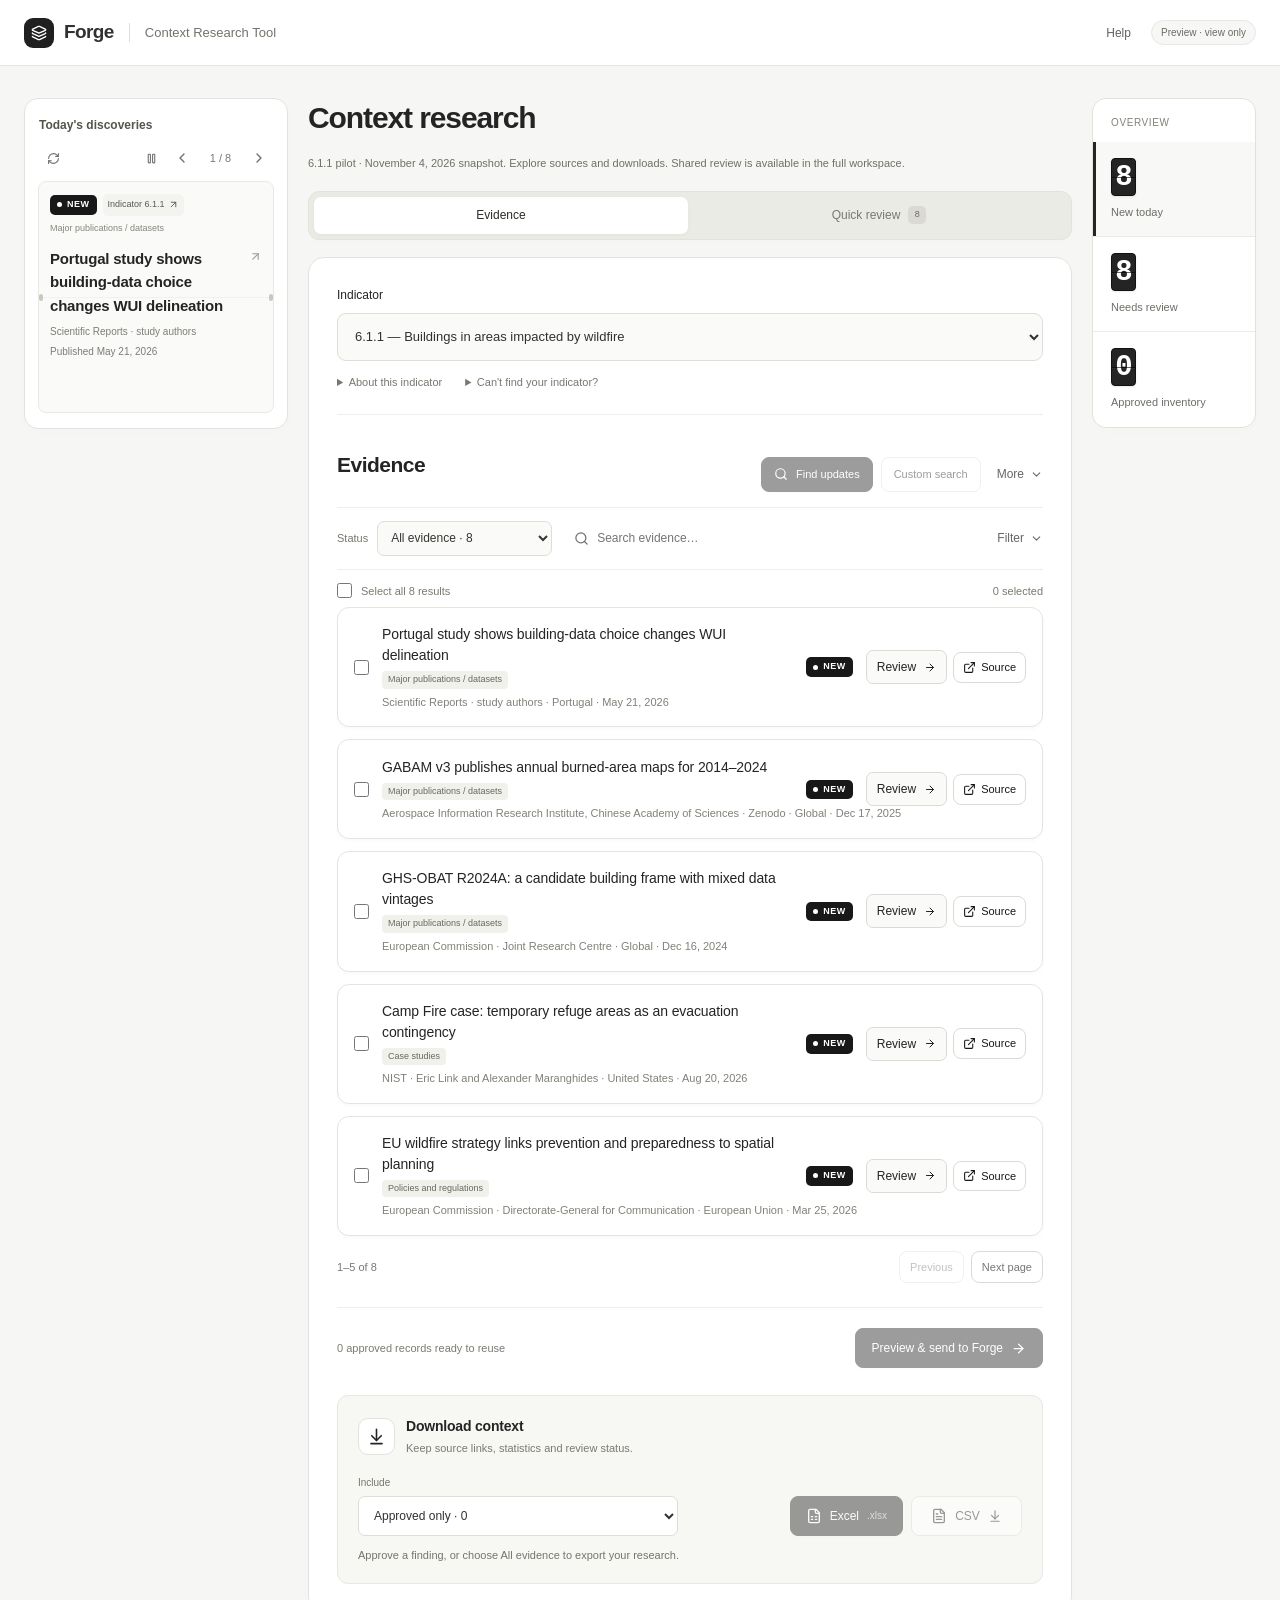
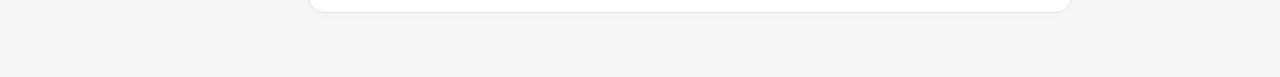
==== index.html @ 524c3cea "Publish read-only context research pilot preview" ====
<!doctype html>
<html lang="en"><head><meta charset="UTF-8"/><meta name="viewport" content="width=device-width, initial-scale=1.0"/><meta name="description" content="Research, verify and reuse evidence for Forge indicators."/><meta name="theme-color" content="#181818"/><title>Context Research Tool · Forge</title><link rel="icon" href="data:image/svg+xml,%3Csvg xmlns='http://www.w3.org/2000/svg' viewBox='0 0 32 32'%3E%3Crect width='32' height='32' rx='8' fill='%23181818'/%3E%3Cpath d='M9 8h15v4H13v4h9v4h-9v6H9z' fill='%23fff'/%3E%3C/svg%3E"/>  <script type="module" crossorigin src="./assets/index-BbnOkHB_.js"></script>
  <link rel="stylesheet" crossorigin href="./assets/index-CtS9Z_1N.css">
</head><body><div id="root"></div></body></html>
---- assets/index-CtS9Z_1N.css ----
:root{font-family:-apple-system,BlinkMacSystemFont,Segoe UI,sans-serif;color:#313131;background:#fff;font-size:14px;line-height:1.5;font-synthesis:none;--accent: #181818;--muted: #6f6f6f;--border: #e4e4e4;--surface: #f8f8f8}*{box-sizing:border-box}body{margin:0}button,input,select,textarea{font:inherit}button{cursor:pointer;color:inherit;border:0;background:none}button:disabled{cursor:not-allowed;opacity:.45}a{color:var(--accent);text-decoration:none}a:hover{text-decoration:underline}svg{flex-shrink:0}h1,h2,h3,h4,p{margin:0}button:focus-visible,a:focus-visible,summary:focus-visible{outline:2px solid var(--accent);outline-offset:3px}input,select,textarea{color:#313131;background:#fff;border:1px solid #d0d0d0;border-radius:4px;padding:8px 10px;min-width:0}input:focus,select:focus,textarea:focus{outline:2px solid #a6a6a6;outline-offset:1px}input[type=checkbox]{accent-color:var(--accent);width:15px;height:15px;margin:0;flex-shrink:0}textarea{resize:vertical;line-height:1.6}.main-shell{width:100%}.topbar{height:57px;border-bottom:1px solid var(--border);padding:0 max(24px,calc((100vw - 1120px)/2));display:flex;align-items:center;justify-content:space-between;gap:20px}.brand{color:#313131;font-size:15px;font-weight:650;white-space:nowrap}.brand span{color:var(--muted);font-size:13px;font-weight:400;margin-left:6px}.brand:hover{text-decoration:none}.topbar-actions{display:flex;gap:20px}main{max-width:1168px;margin:0 auto;padding:27px 24px 40px}.page-heading{display:flex;align-items:center;justify-content:space-between;gap:15px;margin-bottom:17px}h1{font-size:24px;line-height:1.3;letter-spacing:-.4px;font-weight:600}.button{display:inline-flex;align-items:center;justify-content:center;gap:7px;padding:8px 13px;border:1px solid #d0d0d0;border-radius:4px;font-size:13px;font-weight:500;line-height:1.5;white-space:nowrap;background:#fff}.button:hover:not(:disabled),.approve-button:hover:not(:disabled){background:#f4f4f4}.button.primary{color:#fff;background:var(--accent);border-color:var(--accent)}.button.primary:hover:not(:disabled){background:#414141}.button.compact{font-size:12px;padding:7px 10px}.text-button{display:inline-flex;align-items:center;gap:6px;padding:0;color:var(--accent);font-size:12px}.text-button:hover{text-decoration:underline}.icon-button{display:inline-flex;align-items:center;justify-content:center;padding:4px;border-radius:3px;color:var(--muted)}.icon-button:hover{background:#efefef}.demo-banner{font-size:12px;color:#656565;background:#f7f7f7;padding:7px 10px;border-left:2px solid #b6b6b6;margin-bottom:18px}.indicator-section{border-bottom:1px solid var(--border);padding-bottom:16px}.indicator-controls{display:flex;gap:10px;align-items:center;flex-wrap:wrap}.indicator-controls label{font-size:13px;font-weight:500}.indicator-controls select{max-width:520px;flex:1;font-size:13px}.indicator-copy{margin-top:15px}.indicator-copy h2{font-size:16px;font-weight:600}.indicator-copy>p{color:var(--muted);font-size:13px;line-height:1.65;max-width:940px;margin-top:5px}.indicator-results{margin-top:7px;color:var(--muted);font-size:12px}.indicator-results summary{cursor:pointer}.indicator-results p{margin-top:7px;overflow-wrap:anywhere}.repository-summary{display:flex;gap:26px;flex-wrap:wrap;padding:13px 0 5px}.repository-summary span{color:var(--muted);font-size:13px}.repository-summary strong{color:#313131;font-size:15px;font-weight:600;margin-right:4px}.repository-meta{display:flex;gap:22px;flex-wrap:wrap;font-size:12px;color:var(--muted)}.research-actions{display:flex;gap:9px;flex-wrap:wrap;margin-top:20px}.evidence-workspace{margin-top:26px}.evidence-heading{display:flex;align-items:center;justify-content:space-between;gap:14px;margin-bottom:12px}.evidence-heading h2{font-size:17px;font-weight:600}.export-menu{position:relative}.export-menu>summary{list-style:none;cursor:pointer;font-size:12px;padding:6px 10px}.export-menu>summary::-webkit-details-marker{display:none}.export-menu>div{position:absolute;right:0;top:38px;border:1px solid var(--border);border-radius:4px;background:#fff;min-width:160px;padding:4px;z-index:3}.export-menu button{display:flex;align-items:center;gap:9px;width:100%;text-align:left;padding:9px 10px;font-size:12px}.export-menu button:hover{background:var(--surface)}.tab-row{border-bottom:1px solid var(--border);overflow:auto}.tabs{display:flex;gap:25px;width:max-content}.tabs>button{border-bottom:2px solid transparent;display:flex;align-items:center;gap:6px;padding:8px 0 10px;font-size:13px;color:var(--muted);white-space:nowrap}.tabs>button.active{border-color:var(--accent);color:var(--accent);font-weight:600}.tabs>button>span{color:var(--muted);font-size:11px;font-weight:400}.filter-bar{display:flex;align-items:center;gap:15px;padding:12px 0;border-bottom:1px solid var(--border)}.search-field{display:flex;align-items:center;gap:8px;flex:1;color:var(--muted)}.search-field input{width:100%;padding:7px 0;border:0;border-radius:0;font-size:13px}.search-field input:focus{outline-offset:3px}.type-select{display:flex;align-items:center;gap:7px;color:var(--muted)}.type-select select{padding:6px 8px;font-size:12px;max-width:210px}.result-count{font-size:12px;color:var(--muted);white-space:nowrap}.evidence-card{display:flex;align-items:flex-start;gap:12px;padding:18px 0;border-bottom:1px solid var(--border)}.record-select{width:15px;flex-shrink:0;padding-top:3px}.record-main{flex:1;min-width:0}.record-source{display:flex;align-items:center;gap:7px;flex-wrap:wrap;color:var(--muted);font-size:11px}.publisher-symbol{display:inline-flex;color:var(--muted)}.fixture-tag{font-size:9px;color:#656565}.quality{display:inline-flex;align-items:center;gap:5px;color:#545454;background:#f2f2f2;padding:2px 5px;border-radius:3px;font-size:11px;font-weight:600}.quality>span{font-size:10px;font-weight:400}.quality-B{color:#5b5b5b;background:#f3f3f3}.quality-C,.quality-D{color:#696969;background:#f5f5f5}.record-title{display:flex;align-items:center;gap:7px;text-align:left;padding:0;font-size:15px;font-weight:600;line-height:1.5;margin:7px 0 5px}.record-title:hover{color:var(--accent);text-decoration:underline}.record-title svg{color:#888}.record-summary{color:#636363;font-size:13px;line-height:1.6}.record-tags{display:flex;align-items:center;flex-wrap:wrap;gap:12px;font-size:11px;color:var(--muted);margin-top:8px}.record-tags>span{display:inline-flex;align-items:center;gap:4px}.evidence-type{color:#696969;font-size:11px}.duplicate-tag{color:#727272}.record-warning{display:flex;align-items:flex-start;gap:6px;color:#6a6a6a;background:#f8f8f8;padding:6px 8px;font-size:11px;line-height:1.6;margin-top:8px}.record-warning svg{margin-top:3px}.record-warning.critical{color:#5c5c5c;background:#f5f5f5}.record-bottom{display:flex;align-items:center;gap:17px;margin-top:10px}.source-link{display:inline-flex;align-items:center;gap:5px;font-size:12px;color:var(--muted)}.record-actions{display:flex;flex-direction:column;align-items:flex-end;gap:12px;min-width:112px;margin-left:12px}.status-pill{display:inline-flex;align-items:center;color:#696969;font-size:11px;background:#f5f5f5;border-radius:3px;padding:2px 6px;white-space:nowrap}.status-pill.approved{color:#545454;background:#f2f2f2}.status-pill.flagged{color:#676767;background:#f2f2f2}.approve-button{display:inline-flex;align-items:center;justify-content:center;gap:5px;padding:6px 10px;font-size:12px;border:1px solid #d0d0d0;border-radius:4px;background:#fff}.minor-actions{display:flex;gap:4px}.minor-actions button{padding:5px;display:inline-flex;color:var(--muted);border-radius:3px}.minor-actions button:hover{background:var(--surface)}.workspace-footer{color:var(--muted);font-size:12px;padding-top:12px}.empty-state{padding:30px 18px;text-align:center;border-bottom:1px solid var(--border)}.empty-state h3{font-size:15px;font-weight:500}.empty-state p{font-size:13px;color:var(--muted);margin-top:6px}.empty-state .button{margin-top:15px}.coverage-details{margin-top:22px;font-size:12px;color:var(--muted)}.coverage-details summary{cursor:pointer;color:#515151}.coverage-details p{margin-top:9px}.coverage-details ul{padding-left:19px;line-height:1.8}.run-progress{background:var(--surface);border:1px solid var(--border);border-radius:4px;padding:13px;margin-top:18px}.run-progress-top{display:flex;align-items:center;gap:18px;flex-wrap:wrap;font-size:12px;color:var(--muted)}.run-progress-top strong{display:flex;align-items:center;gap:6px;color:#464646;font-size:13px;font-weight:500}.run-progress-top>button{display:inline-flex;align-items:center;gap:5px;font-size:12px;color:var(--accent);margin-left:auto;padding:0}.stage-list{display:flex;gap:18px;flex-wrap:wrap;margin-top:12px}.stage-list>div{display:flex;align-items:center;gap:5px;font-size:11px;color:gray}.stage-list>div>span{display:inline-flex;align-items:center;justify-content:center;width:16px;font-size:10px}.stage-list .done,.stage-list .current{color:var(--accent)}.stage-list .current{font-weight:600}.error-text,.warning-text{color:#5f5f5f;font-size:12px;margin-top:7px}.warning-text{color:#6a6a6a}.history-row{display:flex;align-items:center;gap:14px;width:100%;padding:16px 0;text-align:left;border-bottom:1px solid var(--border)}.history-row:hover{background:#fbfbfb}.history-icon{display:inline-flex;color:var(--muted)}.history-row>div{flex:1}.history-row strong{font-size:13px;font-weight:500}.history-row small{display:block;font-size:11px;color:var(--muted);margin-top:3px}.history-row>span:nth-last-child(2){color:var(--muted);font-size:12px}.notice{display:flex;align-items:flex-start;gap:8px;padding:10px 12px;margin:10px 0;border:1px solid var(--border);background:var(--surface);border-radius:4px;font-size:12px;line-height:1.6;color:#666}.notice>svg{margin-top:2px}.notice.error{color:#5c5c5c;border-color:#d1d1d1;background:#f6f6f6}.notice.warning{color:#6a6a6a;border-color:#dcdcdc;background:#f8f8f8}.notice .icon-button{margin-left:auto}.notice p{margin-top:4px}.notice small{display:block;font-size:11px;overflow-wrap:anywhere;margin-top:7px}.batch-bar{position:fixed;bottom:20px;left:50%;transform:translate(-50%);z-index:10;display:flex;align-items:center;gap:14px;background:#fff;border:1px solid #c4c4c4;border-radius:4px;padding:10px 13px;white-space:nowrap}.batch-bar>strong{font-size:13px;font-weight:500}.batch-bar>span{font-size:12px;color:var(--muted)}.toast{position:fixed;bottom:20px;right:20px;max-width:min(470px,calc(100vw - 32px));z-index:20;display:flex;align-items:center;gap:10px;border:1px solid #c4c4c4;border-radius:4px;padding:11px 13px;background:#fff;color:#545454;font-size:13px}.modal{width:700px;max-width:calc(100vw - 32px);max-height:calc(100dvh - 48px);border:1px solid #c6c6c6;border-radius:5px;padding:0;color:#313131;background:#fff;overflow:auto}.modal::backdrop{background:#2424244d}.modal-head{display:flex;align-items:center;justify-content:space-between;gap:20px;padding:17px 22px;border-bottom:1px solid var(--border);background:#fff;position:sticky;top:0;z-index:2}.modal-head h2{font-size:18px;font-weight:600}.modal-body{padding:19px 22px}.modal-intro{font-size:13px;line-height:1.7;color:var(--muted);margin-bottom:17px}.modal-footer{display:flex;align-items:center;justify-content:flex-end;flex-wrap:wrap;gap:9px;padding:13px 22px;border-top:1px solid var(--border);background:#fff;position:sticky;bottom:0;z-index:2}.form-grid{display:grid;grid-template-columns:1fr 1fr;gap:16px}.form-grid label,.field-label{display:flex;flex-direction:column;gap:6px;font-size:13px;font-weight:500}.form-grid label.full{grid-column:1 / -1}.input-help{font-size:12px;line-height:1.6;color:var(--muted);font-weight:400}.field-label{margin:15px 0}fieldset{border:0;padding:0;margin:22px 0 0}legend{font-size:13px;font-weight:600;padding:0;margin-bottom:11px}.check-grid{display:grid;grid-template-columns:1fr 1fr;gap:10px 16px}.checkbox-label{display:flex;align-items:center;gap:8px;font-size:12px;cursor:pointer}.case-check{display:flex;align-items:flex-start;padding-top:17px;border-top:1px solid var(--border);margin-top:22px}.case-check input{margin-top:2px}.case-check small{display:block;color:var(--muted);font-size:11px;margin-top:4px}.provider-note{display:flex;align-items:flex-start;gap:6px;font-size:12px;line-height:1.6;color:var(--muted);margin-top:18px}.provider-note svg{margin-top:2px}.detail-modal{width:720px}.detail-topline{display:flex;align-items:center;justify-content:space-between;gap:14px;color:var(--muted);font-size:12px}.detail-title{margin:16px 0 9px;font-size:22px;line-height:1.4;font-weight:600}.detail-summary{font-size:14px;line-height:1.7;color:#636363}.detail-facts{display:grid;grid-template-columns:1fr 1fr;gap:17px;padding:17px 0;margin:19px 0;border-top:1px solid var(--border);border-bottom:1px solid var(--border)}.detail-facts small{display:block;font-size:10px;color:var(--muted)}.detail-facts strong{display:block;font-size:13px;font-weight:500;margin-top:4px}.modal-body h4{font-size:14px;font-weight:600;margin:20px 0 9px}.modal-body>p:not(.modal-intro):not(.input-help){font-size:13px;line-height:1.7;color:#636363;margin-bottom:8px}.fact-details,.source-content{border:1px solid var(--border);border-radius:4px;padding:10px 12px;margin-top:13px;color:#636363;font-size:12px}.fact-details summary,.source-content summary{display:flex;align-items:center;justify-content:space-between;cursor:pointer;list-style:none;color:#515151;font-size:12px}.fact-details p,.source-content p{margin:9px 0;line-height:1.7;overflow-wrap:anywhere}.fact-details strong{font-weight:500}.source-content pre{white-space:pre-wrap;overflow-wrap:anywhere;font:12px/1.7 ui-monospace,SFMono-Regular,monospace;padding:10px;max-height:320px;overflow:auto;background:var(--surface)}.source-content blockquote{margin:12px 0;border-left:2px solid #d0d0d0;padding-left:10px;line-height:1.7}.statistic-box{padding:13px;border:1px solid var(--border);border-radius:4px;margin-top:10px}.statistic-box>div{display:flex;align-items:center;justify-content:space-between;gap:15px}.statistic-box strong{font-size:23px;font-weight:600}.statistic-box strong small{font-size:13px;margin-left:4px;font-weight:400}.verified-label{display:inline-flex;align-items:center;gap:5px;font-size:11px;color:#545454}.statistic-box p{font-size:13px;color:#636363;line-height:1.7;margin-top:7px}.statistic-box blockquote{font-size:12px;color:var(--muted);padding-left:10px;border-left:2px solid #d0d0d0;margin:12px 0;line-height:1.7}.statistic-box>small{font-size:11px;color:var(--muted)}.detail-source{display:flex;align-items:flex-start;gap:9px;margin:8px 0;font-size:13px}.detail-source>span{min-width:0}.detail-source svg{margin-top:2px}.detail-source small{display:block;font-size:11px;color:var(--muted);overflow-wrap:anywhere;margin-top:3px}.detail-tools{display:flex;gap:4px;margin-right:auto}.detail-tools button{padding:7px;border:1px solid #d0d0d0;border-radius:4px;display:inline-flex;color:#636363}.detail-tools button:hover{background:var(--surface)}.audit-event{padding-top:10px;margin-top:10px;border-top:1px solid var(--border)}.audit-event strong{display:block;font-size:12px;font-weight:500}.audit-event small{display:block;font-size:11px;color:var(--muted);margin-top:4px}.decision-modal{width:470px}.package-metrics{display:flex;flex-wrap:wrap;gap:15px 24px;padding:12px 0;border-top:1px solid var(--border);border-bottom:1px solid var(--border);margin:16px 0}.package-metrics>div{display:flex;gap:6px;align-items:baseline}.package-metrics strong{font-size:18px;font-weight:600}.package-metrics span{font-size:12px;color:var(--muted)}.package-gaps{background:var(--surface);border:1px solid var(--border);border-radius:4px;padding:12px;margin-top:15px;font-size:12px;color:#636363}.package-gaps>strong{display:flex;align-items:center;gap:6px;font-size:12px;font-weight:500}.package-gaps ul{padding-left:18px;line-height:1.7;margin:8px 0 0}.preview-switch{display:flex;align-items:center;justify-content:space-between;gap:14px;margin-top:20px}.preview-switch h4{margin:0}.citation-row{display:flex;align-items:flex-start;gap:11px;border-bottom:1px solid var(--border);padding:14px 0}.citation-row>span{font-size:12px;color:var(--muted);margin-top:1px}.citation-row>div{flex:1;min-width:0}.citation-row strong{font-size:13px;font-weight:500}.citation-row small{display:block;font-size:11px;color:var(--muted);margin-top:4px}.citation-row code{display:block;overflow-wrap:anywhere;font-size:10px;color:#888;margin-top:4px}.json-preview{white-space:pre-wrap;overflow-wrap:anywhere;max-height:400px;overflow:auto;font:11px/1.7 ui-monospace,SFMono-Regular,monospace;padding:13px;background:var(--surface);border:1px solid var(--border)}.search-result{border-bottom:1px solid var(--border);padding:14px 0}.search-result>a{display:inline-flex;align-items:center;gap:6px;font-size:13px;font-weight:500}.search-result>div{display:flex;align-items:center;gap:10px;margin-top:7px}.result-processing{font-size:11px;color:var(--muted)}.search-result p{font-size:12px;color:#636363;line-height:1.7;margin-top:7px}.help-step{display:flex;gap:14px;border-bottom:1px solid var(--border);padding:14px 0}.help-step>span{font-size:12px;color:var(--muted)}.help-step strong{font-size:13px;font-weight:500}.help-step p{font-size:12px;line-height:1.7;color:var(--muted);margin-top:5px}.spin{animation:spin 1.5s linear infinite}@keyframes spin{to{transform:rotate(360deg)}}@media(max-width:700px){.topbar{height:auto;min-height:53px;padding:13px 16px;gap:13px}.brand span{display:none}.topbar-actions{gap:14px}.topbar .text-button{font-size:12px}main{padding:20px 16px 32px}h1{font-size:22px}.page-heading .button{font-size:12px;padding:7px 10px}.indicator-controls{gap:8px}.indicator-controls select{flex-basis:calc(100% - 75px);max-width:calc(100% - 75px);font-size:12px}.indicator-controls .button{margin-left:0}.repository-summary{gap:9px 18px}.repository-summary span{font-size:12px}.repository-meta{gap:5px;flex-direction:column;font-size:11px}.research-actions{gap:8px}.research-actions .button{font-size:12px;padding:7px 10px}.tabs{gap:20px}.tabs>button{font-size:12px}.filter-bar{flex-wrap:wrap;gap:9px}.search-field{flex-basis:100%}.type-select{flex:1}.type-select select{max-width:100%}.evidence-card{flex-wrap:wrap;gap:9px;padding:17px 0}.record-select{width:15px}.record-main{flex-basis:calc(100% - 25px)}.record-title{font-size:14px}.record-source{font-size:10px;gap:5px}.record-source .quality>span{display:none}.record-actions{width:100%;flex-direction:row;align-items:center;justify-content:flex-end;margin-left:24px;gap:10px}.record-actions>.review-status{margin-right:auto}.record-summary{font-size:12px}.history-row{gap:10px}.history-row>span:nth-last-child(2){display:none}.history-row small{font-size:10px}.history-icon{display:none}.batch-bar{width:calc(100% - 24px);gap:8px;bottom:12px;padding:9px}.batch-bar>span{display:none}.batch-bar>strong{flex:1;font-size:12px}.batch-bar .button{font-size:11px;padding:7px 9px}.toast{bottom:12px;right:12px;font-size:12px}.modal{max-width:calc(100vw - 16px);max-height:calc(100dvh - 16px)}.modal-head{padding:15px 17px}.modal-head h2{font-size:17px}.modal-body{padding:17px}.modal-footer{padding:12px 17px}.modal-footer .button{font-size:12px;padding:7px 10px;white-space:normal}.check-grid{gap:10px}.checkbox-label{align-items:flex-start;font-size:11px}.checkbox-label input{margin-top:1px}.form-grid{gap:14px 12px}.form-grid label,.field-label{font-size:12px}.form-grid input,.form-grid select{font-size:12px;padding:8px}.detail-title{font-size:20px}.detail-facts{gap:14px}.detail-facts strong{font-size:12px}.detail-tools{gap:4px}.detail-tools button{padding:6px}.detail-tools button svg{width:14px;height:14px}.detail-footer .button{font-size:11px}.package-metrics{gap:10px 16px}.package-metrics span{font-size:11px}.preview-switch{gap:10px}.preview-switch .text-button{font-size:11px}}@media(max-width:380px){.detail-tools{flex-basis:100%}.check-grid{grid-template-columns:1fr}}.summary-review{padding:0;font-size:13px;color:#333;text-decoration:underline;text-decoration-color:#bbb;text-underline-offset:4px}.summary-review:hover{text-decoration-color:#181818}.evidence-toolbar{display:flex;align-items:center;gap:8px}.new-review-notice{display:flex;align-items:center;gap:12px;border:1px solid #d7d7d7;border-left:3px solid #181818;border-radius:4px;background:#f7f7f7;padding:13px 14px;margin-bottom:12px}.notice-marker{width:23px;height:23px;display:grid;place-items:center;border:1px solid #181818;border-radius:50%;font-size:14px;font-weight:700;flex-shrink:0}.new-review-notice>div{flex:1}.new-review-notice strong{display:block;font-size:13px;font-weight:600}.new-review-notice>div>span{display:block;font-size:12px;color:#666;margin-top:2px}.tabs>button>.review-count{display:inline-flex;align-items:center;justify-content:center;background:#181818;color:#fff;min-width:19px;height:19px;padding:0 5px;border-radius:4px;font-weight:600}.new-only-filter{display:inline-flex;align-items:center;gap:7px;border:1px solid #bbb;border-radius:4px;padding:6px 9px;font-size:12px;white-space:nowrap}.new-only-filter>span{font-size:11px;color:#666}.new-only-filter:hover{background:#f3f3f3}.new-only-filter.selected{border-color:#181818;background:#181818;color:#fff}.new-only-filter.selected>span{color:#ddd}.new-finding{border-left:2px solid #181818;padding-left:12px}.review-status{display:inline-flex;align-items:center;gap:6px;flex-wrap:wrap}.new-badge{display:inline-flex;align-items:center;gap:5px;background:#181818;color:#fff;border-radius:3px;padding:3px 6px;font-size:10px;line-height:1.3;font-weight:700;letter-spacing:.4px;white-space:nowrap}.new-dot{display:inline-block;width:5px;height:5px;border-radius:50%;background:#fff;animation:new-finding-pulse 2.2s ease-in-out infinite}.status-pill{gap:4px}.status-pill.approved{background:#fff;border:1px solid #ccc;padding:1px 5px;color:#333}.record-actions{min-width:153px}.record-actions .status-pill{background:transparent;padding-left:0;padding-right:0}.record-actions .status-pill.approved{padding-left:5px;padding-right:5px}.review-issues{color:#333}.record-warning.critical,.notice.error{border-left:3px solid #181818;color:#222;font-weight:500}.record-warning,.notice.warning{color:#444}@keyframes new-finding-pulse{0%,to{opacity:1}50%{opacity:.2}}@media(max-width:700px){.summary-review{font-size:12px}.new-review-notice{padding:11px;gap:9px;flex-wrap:wrap}.new-review-notice>div{flex-basis:calc(100% - 35px)}.new-review-notice .button{margin-left:32px}.new-review-notice>div>span{font-size:11px}.new-finding{padding-left:9px}.record-actions{min-width:0;flex-wrap:wrap;gap:7px}.filter-bar .new-only-filter{order:1}.filter-bar .search-field{order:0}.filter-bar .type-select{order:2}.filter-bar .result-count{order:3}.type-select select{max-width:175px}}.topbar{max-width:100%;padding:0 max(24px,calc((100vw - 900px)/2))}.demo-label{font-size:11px;color:#777;border:1px solid #e3e3e3;border-radius:3px;padding:2px 6px}.workflow-main{max-width:948px;padding-top:28px}.workflow-main>h1{font-size:26px;margin-bottom:22px}.workflow-steps{margin-bottom:18px}.workflow-steps ol{list-style:none;margin:0;padding:0;display:grid;grid-template-columns:repeat(3,minmax(0,1fr));gap:12px}.workflow-steps li{min-width:0}.workflow-steps button{width:100%;min-height:68px;display:flex;align-items:center;gap:11px;text-align:left;border-bottom:2px solid #e4e4e4;padding:8px 0 15px}.workflow-steps button:disabled{opacity:.55}.workflow-steps button.current-step{border-color:#181818}.step-number{flex-shrink:0;width:29px;height:29px;border:1px solid #ccc;border-radius:50%;display:grid;place-items:center;color:#666;font-size:12px}.current-step .step-number{background:#181818;border-color:#181818;color:#fff}.step-label{display:flex;flex-direction:column;gap:3px}.step-label small{font-size:9px;letter-spacing:.8px;color:#888}.step-label strong{font-size:13px;font-weight:500}.step-new{margin-left:auto}.step-new .new-badge{font-size:8px;padding:3px 5px}.workflow-panel{border:1px solid #dedede;border-radius:6px;padding:26px}.step-heading{margin-bottom:21px}.step-kicker{display:block;font-size:10px;letter-spacing:1px;color:#888;margin-bottom:7px}.step-heading h2{font-size:21px;letter-spacing:-.3px;font-weight:600;line-height:1.4}.indicator-choice{display:flex;flex-direction:column;gap:9px;max-width:570px;font-size:13px;font-weight:500}.indicator-choice select{width:100%;padding:12px;font-size:14px;font-weight:400}.indicator-disclosure,.pool-tools{font-size:12px;color:#777;margin-top:15px}.indicator-disclosure summary,.pool-tools summary{cursor:pointer}.indicator-disclosure p{max-width:650px;line-height:1.7;font-size:12px;margin-top:9px;overflow-wrap:anywhere}.pool-tools .button{margin-top:10px}.pool-tools{margin-top:20px}.step-footer{display:flex;justify-content:space-between;align-items:center;gap:14px;border-top:1px solid #ececec;padding-top:17px;margin-top:24px}.step-footer .button{padding:9px 16px}.chosen-indicator{display:flex;align-items:center;justify-content:space-between;gap:14px;border-bottom:1px solid #ededed;margin-bottom:20px;padding-bottom:10px;color:#777;font-size:12px}.chosen-indicator>span{overflow:hidden;text-overflow:ellipsis;white-space:nowrap}.research-choices{display:flex;flex-direction:column;gap:10px;border:0;margin:0;padding:0}.research-choice{display:flex;align-items:center;gap:13px;padding:13px 16px;border:1px solid #dedede;border-radius:5px;cursor:pointer}.research-choice:hover{border-color:#aaa}.research-choice.chosen{border-color:#181818;background:#fafafa}.research-choice.unavailable{color:#999;background:#fafafa;cursor:not-allowed}.research-choice input{accent-color:#181818;width:16px;height:16px;padding:0;margin:0;flex:0 0 16px}.research-choice>span{display:flex;flex-direction:column;gap:3px}.research-choice strong{font-size:14px;font-weight:500}.research-choice small{font-size:12px;color:#777}.research-options{border-top:1px solid #ebebeb;margin-top:20px;padding-top:15px;font-size:12px}.research-options>summary{cursor:pointer;color:#444}.research-options>summary>span{display:inline-block;margin-left:14px;font-size:11px;color:#888}.research-options>.form-grid,.advanced-options>.form-grid{margin-top:18px}.advanced-options{margin-top:18px;padding-top:15px;border-top:1px solid #ebebeb}.advanced-options>summary{cursor:pointer;color:#666}.saved-review-link{display:flex;align-items:center;flex-wrap:wrap;gap:8px;padding:0;font-size:12px;color:#666;margin-top:16px}.saved-review-link:hover>span:not(.new-badge){text-decoration:underline}.review-navigation{display:flex;align-items:center;justify-content:space-between;gap:12px;border-bottom:1px solid #dedede}.review-navigation .tabs{width:auto;gap:22px;min-width:0}.review-navigation .tabs>button{padding-top:0}.review-menu,.review-filter-menu{position:relative;font-size:12px;flex-shrink:0}.review-menu>summary,.review-filter-menu>summary{display:flex;align-items:center;gap:6px;list-style:none;cursor:pointer;color:#666;padding:7px 0}.review-menu summary::-webkit-details-marker,.review-filter-menu summary::-webkit-details-marker{display:none}.review-menu>div,.review-filter-menu>div{position:absolute;top:calc(100% + 4px);right:0;z-index:4;min-width:180px;padding:5px;background:#fff;border:1px solid #dedede;border-radius:4px}.review-menu>div>button{display:block;width:100%;text-align:left;padding:9px 10px;font-size:12px;white-space:nowrap}.review-menu>div>button:hover{background:#f5f5f5}.review-filter-menu>div{width:235px;padding:13px}.review-filter-menu>div>label:not(.checkbox-label){display:flex;flex-direction:column;gap:7px;margin-bottom:13px;color:#666}.review-filter-menu select{width:100%;font-size:12px}.review-filters{display:flex;align-items:center;gap:15px;border-bottom:1px solid #e8e8e8;padding:9px 0}.review-filters .search-field input{font-size:12px;padding:5px 0}.compact-evidence-row{display:flex;align-items:center;gap:13px;min-height:88px;border-bottom:1px solid #e8e8e8;padding:15px 0}.compact-record{display:block;flex:1;text-align:left;padding:0;min-width:0}.compact-record strong{display:-webkit-box;-webkit-line-clamp:2;-webkit-box-orient:vertical;overflow:hidden;font-size:13px;font-weight:500;line-height:1.5}.compact-record:hover strong{text-decoration:underline}.compact-record>span{display:block;white-space:nowrap;overflow:hidden;text-overflow:ellipsis;font-size:11px;color:#888;margin-top:5px}.compact-record-status{display:flex;align-items:flex-end;flex-direction:column;gap:5px;flex-shrink:0}.compact-record-status .status-pill{font-size:10px}.compact-record-status .new-badge{font-size:9px}.attention-label{display:inline-flex;align-items:center;gap:3px;font-size:10px;color:#777}.row-review{padding:6px 9px;font-size:11px}.row-review svg{width:12px}.list-pagination{display:flex;align-items:center;justify-content:space-between;gap:12px;padding-top:15px;font-size:11px;color:#777}.list-pagination>div{display:flex;gap:7px}.list-pagination .button{font-size:11px}.view-note{font-size:12px;color:#777;margin-top:14px}.view-title,.history-list>h3{font-size:13px;font-weight:500;margin-top:15px}.review-workspace .coverage-details{font-size:11px;margin-top:20px}.review-footer{position:sticky;bottom:0;z-index:2;background:#fff;padding-bottom:12px}.forge-next{display:flex;align-items:flex-end;flex-direction:column;gap:6px}.forge-next small{color:#888;font-size:11px}.search-status{border:1px solid #e0e0e0;background:#fafafa;border-radius:4px;padding:13px;margin-bottom:18px;font-size:12px}.search-status>div{display:flex;align-items:center;justify-content:space-between;gap:15px}.search-status strong{display:flex;align-items:center;gap:7px;font-size:13px;font-weight:500}.search-status>p{font-size:12px;color:#777;margin-top:7px}.search-status details{color:#888;font-size:11px;margin-top:9px}.search-status summary{cursor:pointer}.search-status .stage-list{gap:10px;font-size:10px}.completion-panel{padding:22px 0;text-align:center}.completion-panel>svg{margin-bottom:14px}.completion-panel h2{font-size:22px;font-weight:600}.completion-panel p{max-width:480px;margin:12px auto 22px;line-height:1.7;font-size:13px;color:#777}.completion-panel>div{display:flex;align-items:center;justify-content:center;flex-wrap:wrap;gap:10px}.modal-error{margin:14px 22px 0}@media(max-width:700px){.topbar{padding:12px 16px}.topbar-actions{gap:12px}.demo-label{font-size:9px}.workflow-main{padding:24px 16px 32px}.workflow-main>h1{font-size:23px;margin-bottom:20px}.workflow-steps{margin-bottom:19px}.workflow-steps ol{gap:10px}.workflow-steps button{flex-direction:column;text-align:center;justify-content:flex-start;gap:8px;min-height:95px;padding:3px 0 12px;position:relative}.step-number{width:25px;height:25px;font-size:11px}.step-label{align-items:center;gap:3px}.step-label small{font-size:8px}.step-label strong{font-size:11px}.step-new{position:absolute;top:0;right:-2px}.step-new .new-badge{font-size:6px;padding:2px 3px;gap:3px}.step-new .new-dot{width:3px;height:3px}.workflow-panel{padding:22px 17px}.step-heading{margin-bottom:22px}.step-heading h2{font-size:20px}.indicator-choice select{font-size:12px;padding:11px 9px}.step-footer{padding-top:18px;margin-top:24px;gap:10px}.step-footer .button{font-size:12px;padding:8px 11px;white-space:normal}.chosen-indicator{font-size:10px;margin-bottom:20px}.chosen-indicator .text-button{font-size:10px}.research-choice{padding:13px 11px;gap:10px}.research-choice strong{font-size:13px}.research-choice small{font-size:11px}.research-options>summary>span{display:block;margin:5px 0 0 14px;font-size:10px}.saved-review-link{font-size:11px;gap:6px}.saved-review-link .new-badge{font-size:8px}.review-navigation .tabs{gap:16px}.review-navigation .tabs>button{font-size:11px;gap:5px}.review-menu>summary,.review-filter-menu>summary{font-size:11px}.review-filters{gap:10px}.review-filters .search-field{flex-basis:auto}.review-filters .search-field input{min-width:0;font-size:11px}.compact-evidence-row{display:grid;grid-template-columns:minmax(0,1fr) auto;position:relative;gap:9px;min-height:92px;padding:14px 0}.compact-record{grid-column:1 / -1}.compact-evidence-row>input[type=checkbox]{position:absolute;left:0;top:17px}.compact-evidence-row>input[type=checkbox]+.compact-record{padding-left:24px}.compact-record strong{font-size:12px}.compact-record>span{font-size:10px}.compact-record-status{grid-column:1;grid-row:2;flex-direction:row;align-items:center;min-width:0}.row-review{grid-column:2;grid-row:2;justify-self:end;padding:5px 8px}.row-review svg{display:none}.list-pagination{font-size:10px}.list-pagination .button{font-size:10px;padding:6px 7px}.forge-next small{max-width:160px;text-align:right;font-size:10px}.search-status strong{font-size:12px}.search-status .text-button{font-size:11px}.modal-error{margin:12px 17px 0}}.team-discoveries{margin:0 0 24px;border:1px solid #dedede;border-radius:6px;overflow:hidden}.discovery-stats{display:grid;grid-template-columns:repeat(3,minmax(0,1fr));border-bottom:1px solid #e7e7e7}.discovery-stats>button{display:flex;align-items:baseline;justify-content:center;gap:9px;padding:13px 10px;border-bottom:2px solid transparent}.discovery-stats>button+button{border-left:1px solid #e7e7e7}.discovery-stats>button.selected{border-bottom-color:#181818;background:#fafafa}.discovery-stats>button:hover{background:#f7f7f7}.discovery-stats strong{font-size:21px;font-weight:600;line-height:1.2;font-variant-numeric:tabular-nums}.discovery-stats span{font-size:11px;color:#777}.discovery-heading{display:flex;align-items:center;justify-content:space-between;gap:8px;padding:12px 18px 0}.discovery-heading h2{font-size:11px;font-weight:500;color:#777}.discovery-controls{display:flex;align-items:center;gap:3px}.discovery-controls .icon-button{width:25px;height:25px;padding:4px}.discovery-counter{min-width:38px;text-align:center;font-size:10px;color:#777;font-variant-numeric:tabular-nums}.discovery-refresh{margin-right:5px}.discovery-slide{min-height:128px;padding:8px 18px 16px}.discovery-tags{display:flex;align-items:center;gap:10px;min-height:20px}.discovery-tags .status-pill{font-size:10px}.discovery-indicator{display:inline-flex;align-items:center;gap:3px;font-size:10px;padding:0;color:#555}.discovery-indicator:hover{text-decoration:underline}.discovery-kind,.discovery-warning{color:#888;font-size:10px}.discovery-warning{display:inline-flex;align-items:center;gap:3px;margin-left:auto}.discovery-title{display:flex;align-items:flex-start;justify-content:space-between;gap:16px;text-align:left;width:100%;padding:7px 0 5px;font-size:16px;line-height:1.45;font-weight:500}.discovery-title>span{display:-webkit-box;-webkit-line-clamp:2;-webkit-box-orient:vertical;overflow:hidden}.discovery-title:hover{text-decoration:underline}.discovery-title svg{margin-top:3px;color:#999}.discovery-meta{display:flex;flex-wrap:wrap;gap:4px 14px;color:#888;font-size:10px}.discovery-meta>span{max-width:100%;overflow:hidden;text-overflow:ellipsis;white-space:nowrap}.discovery-empty{display:flex;align-items:center;justify-content:space-between;gap:12px;min-height:80px;font-size:13px;color:#777}.discovery-empty .text-button{display:inline-flex;align-items:center;gap:4px;font-size:11px}@media(max-width:700px){.team-discoveries{margin-bottom:20px}.discovery-stats>button{flex-direction:column;align-items:center;gap:4px;padding:11px 3px}.discovery-stats strong{font-size:20px}.discovery-stats span{font-size:9px}.discovery-heading{padding:10px 12px 0}.discovery-heading h2{font-size:10px}.discovery-controls{gap:0}.discovery-refresh{margin-right:0}.discovery-slide{min-height:132px;padding:7px 12px 13px}.discovery-tags{gap:7px;flex-wrap:wrap}.discovery-kind{display:none}.discovery-title{font-size:14px;gap:8px}.discovery-meta{gap:3px 10px;font-size:9px}.discovery-empty{min-height:112px}}@media(prefers-reduced-motion:reduce){*{animation:none!important;transition:none!important}}:root{color:#242424;background:#f6f6f4;--border: #e5e5e2;--muted: #70706c}body{background:#f6f6f4}.topbar{height:66px;background:#fff;padding:0 max(24px,calc((100vw - 960px)/2));border-color:#e6e6e3}.brand{display:inline-flex;align-items:center;gap:10px;font-size:19px;letter-spacing:-.6px;font-weight:700}.brand .brand-mark{display:grid;place-items:center;width:30px;height:30px;border-radius:9px;margin:0;color:#fff;background:#202020}.tool-brand{display:flex;align-items:center;gap:15px;min-width:0}.tool-name{padding-left:15px;border-left:1px solid #deded7;color:#73736b;font-size:13px;font-weight:450;white-space:nowrap}.catalog-caption{margin:10px 0 0;color:#87877d;font-size:10px;line-height:1.6}.catalog-error{margin:10px 0 0;color:#956344;font-size:11px;line-height:1.6}.canonical-indicator-id code{padding:2px 5px;border-radius:4px;background:#f0f0eb;font-size:11px}.indicator-disclosure a{display:inline-flex;align-items:center;gap:4px;color:#67675d;text-decoration:underline;text-underline-offset:3px}.research-connection-note,.demo-workspace-note{margin:14px 0 0;padding:11px 13px;border:1px solid #e8e8df;border-radius:8px;color:#7d7d72;background:#fafaf7;font-size:11px;line-height:1.65}.topbar-actions{align-items:center;gap:20px}.topbar-actions .text-button{font-size:12px;color:#62625e}.demo-label{color:#6b6b66;background:#f7f7f5;border-color:#e7e7e3;border-radius:20px;padding:4px 9px;font-size:10px}.workflow-main{max-width:1008px;padding-top:32px;padding-bottom:64px}.workspace-heading{display:flex;align-items:center;justify-content:space-between;gap:16px;margin-bottom:24px}.workspace-heading h1{font-size:30px;letter-spacing:-1.1px;font-weight:650}.team-discoveries{background:#fff;border:1px solid #e2e2de;border-radius:16px;margin-bottom:24px;box-shadow:0 3px 14px #18181803}.discovery-stats{border-color:#ebebe7}.discovery-stats>button{flex-direction:column;align-items:flex-start;justify-content:center;gap:5px;padding:17px 24px 16px;border-bottom-width:2px}.discovery-stats>button+button{border-left-color:#ebebe7}.discovery-stats>button.selected{background:#f8f8f6}.discovery-stats>button:hover{background:#f4f4f1}.discovery-stats strong{font-size:29px;line-height:1.05;letter-spacing:-.8px}.discovery-stats span{font-size:11px;color:#6d6d67}.discovery-heading{padding:14px 24px 0}.discovery-heading h2{color:#62625d;font-size:11px;font-weight:550}.discovery-controls{gap:3px}.discovery-controls .icon-button{width:28px;height:28px;border-radius:7px}.discovery-controls .icon-button:hover:not(:disabled){background:#f1f1ee}.discovery-counter{font-size:11px;min-width:43px}.discovery-refresh{margin-right:8px}.discovery-slide{min-height:130px;padding:9px 24px 23px}.discovery-tags{gap:9px}.new-badge{border-radius:5px;font-size:9px;padding:4px 7px;letter-spacing:.5px}.discovery-indicator{background:#f3f3f0;color:#595954;border-radius:5px;padding:4px 7px;font-size:10px}.discovery-kind,.discovery-warning{font-size:10px;color:#777770}.discovery-title{font-size:19px;line-height:1.45;letter-spacing:-.35px;font-weight:550;padding:9px 0 7px}.discovery-title svg{width:17px;height:17px}.discovery-meta{font-size:11px;color:#7d7d76}.workflow-steps{background:#ecece8;border:1px solid #e6e6e1;border-radius:13px;padding:6px;margin-bottom:18px}.workflow-steps ol{gap:5px}.workflow-steps button{min-height:63px;padding:12px 15px;border:0;border-radius:8px;gap:11px}.workflow-steps button.current-step{background:#fff;box-shadow:0 1px 5px #0000000b}.workflow-steps button:not(.current-step):hover:enabled{background:#f4f4f0}.workflow-steps button:disabled{opacity:.65}.step-number{width:28px;height:28px;color:#777770;border-color:#d3d3cb;background:transparent;font-size:11px}.current-step .step-number{background:#242424;border-color:#242424;color:#fff}.step-label small{font-size:8px;color:#888880;letter-spacing:1px}.step-label strong{font-size:12px;font-weight:550}.step-new .new-badge{padding:4px 6px}.workflow-panel{background:#fff;padding:28px;border:1px solid #e2e2de;border-radius:16px;box-shadow:0 4px 20px #00000003}.step-heading{margin-bottom:24px}.step-heading h2{font-size:22px;font-weight:600;letter-spacing:-.55px}.indicator-choice{max-width:100%;font-size:12px;gap:9px}.indicator-choice select{background:#fafaf8;border-color:#deded8;border-radius:9px;height:48px;padding:11px 13px;font-size:13px}.indicator-disclosure,.pool-tools{color:#777770;font-size:11px}.pool-tools{margin-top:18px}.button{border-radius:8px;font-size:12px;padding:10px 15px;border-color:#dbdbd5;gap:8px}.button.primary{background:#242424;border-color:#242424;box-shadow:0 2px 3px #00000008}.button.primary:hover:not(:disabled){background:#3e3e3a}.button.secondary:hover:not(:disabled){background:#f6f6f3}.step-footer{padding-top:20px;margin-top:24px;border-color:#eeeeea}.step-footer .button{padding:10px 16px}.chosen-indicator{padding-bottom:15px;margin-bottom:22px;border-color:#eeeeea;color:#73736d}.research-choice{border-radius:11px;padding:17px 18px;gap:14px;border-color:#e0e0db}.research-choice.chosen{background:#f8f8f5;border-color:#3b3b35;box-shadow:0 0 0 1px #3b3b3510}.research-choice:hover:not(.unavailable){background:#fbfbf9;border-color:#acaca3}.research-choice strong{font-size:14px;font-weight:550}.research-choice small{color:#797972;font-size:12px}.research-choice.unavailable{background:#fbfbf9}.research-options{border-color:#eeeeea}.saved-review-link{color:#66665f}.review-navigation{border-color:#e9e9e4}.review-navigation .tabs>button{font-size:12px;padding-bottom:12px}.tabs>button>.review-count{border-radius:6px;font-size:10px;min-width:20px;height:20px}.review-filters{padding:13px 0;border-color:#eeeeea}.review-filter-menu>div{width:290px;max-width:calc(100vw - 64px);padding:17px;border-radius:12px;box-shadow:0 8px 28px #00000012}.filter-count{display:inline-flex;justify-content:center;align-items:center;min-width:17px;height:17px;border-radius:5px;padding:0 4px;background:#262623;color:#fff;font-size:10px}.publication-date-filter{border:0;border-top:1px solid #eeeee9;padding:12px 0 0;margin:16px 0 14px;min-width:0}.publication-date-filter legend{padding:0 7px 0 0;font-size:11px;color:#66665f}.publication-date-filter>div{display:grid;grid-template-columns:minmax(0,1fr) minmax(0,1fr);gap:10px}.publication-date-filter label{display:flex;flex-direction:column;gap:6px;min-width:0;font-size:10px;color:#77776f}.publication-date-filter input{width:100%;min-width:0;padding:8px 6px;font-size:11px;border-radius:7px}.publication-date-filter p{font-size:10px;line-height:1.5;color:#85857b;margin-top:8px}.publication-date-filter p.error-text{color:#a43d35}.clear-evidence-filters{margin-top:12px;font-size:11px}.active-evidence-filters{padding-top:12px}.active-date-filter{display:inline-flex;align-items:center;gap:8px;max-width:100%;padding:6px 9px;border-radius:6px;background:#f1f1ec;color:#65655d;font-size:10px;text-align:left}.active-date-filter svg{flex-shrink:0}.compact-evidence-list{display:flex;flex-direction:column;gap:12px}.compact-evidence-row{padding:16px;min-height:100px;border:1px solid #e5e5dd;border-radius:12px;background:#fff;box-shadow:0 2px 4px #00000006,inset 0 1px #fff;transition:border-color .18s ease,box-shadow .18s ease,transform .18s ease}.evidence-card-preview:hover .compact-evidence-row,.evidence-card-preview:focus-within .compact-evidence-row{border-color:#c9c9be;box-shadow:0 6px 18px #0000000c,0 2px 4px #00000005;transform:translateY(-1px)}.compact-evidence-row:has(input[type=checkbox]:checked){border-color:#a5a59a;background:#fcfcfa}.evidence-card-preview .compact-record{width:auto;align-self:stretch;display:flex;flex-direction:column;justify-content:center}.evidence-row-actions{display:flex;align-items:center;gap:6px;flex-shrink:0}.evidence-row-actions .row-source{padding:6px 9px;font-size:11px;gap:5px}.evidence-row-actions .row-source svg{flex-shrink:0}.compact-record strong{font-size:14px;font-weight:500;letter-spacing:-.1px}.compact-record>span{font-size:11px;color:#818179}.compact-record>.compact-record-meta{display:flex;align-items:center;flex-wrap:wrap;gap:5px 8px;white-space:normal;overflow:visible}.compact-record-meta>span:last-child{white-space:nowrap;overflow:hidden;text-overflow:ellipsis;min-width:0}.context-type-badge{display:inline-flex;max-width:100%;padding:3px 6px;border-radius:4px;background:#f1f1ec;color:#68685f;font-size:9px;line-height:1.3;font-weight:450}.context-category-options{padding-top:15px;margin-top:20px;border:0;border-top:1px solid #eeeee7}.context-category-options legend{font-size:12px;color:#67675e;padding-right:9px}.context-category-options .checkbox-label{font-size:12px}.case-study-panel{padding:16px;margin:20px 0;border:1px solid #e5e5dc;border-radius:10px;background:#fafaf7}.case-study-panel>h4{margin:0 0 12px;font-size:12px;font-weight:550;color:#44443e}.case-study-panel dl{margin:0 0 14px}.case-study-panel dl>div{display:grid;grid-template-columns:100px minmax(0,1fr);gap:10px;font-size:11px;line-height:1.7}.case-study-panel dt{color:#838378}.case-study-panel dd{margin:0}.case-study-chain{list-style:none;padding:0;margin:0;display:grid;grid-template-columns:repeat(2,minmax(0,1fr));gap:12px;counter-reset:case-step}.case-study-chain li{position:relative;border:1px solid #e9e9e1;border-radius:8px;padding:12px;background:#fff}.case-study-chain li>strong{display:flex;align-items:center;gap:7px;font-size:11px;font-weight:550}.case-study-chain li>strong:before{counter-increment:case-step;content:counter(case-step);display:inline-grid;place-items:center;background:#eaeae3;color:#6d6d62;width:17px;height:17px;border-radius:4px;font-size:9px}.case-study-chain li p,.case-study-panel .case-usefulness,.case-study-panel .case-missing,.case-measured-result p{font-size:12px;line-height:1.7;margin:7px 0 0}.case-measured-result{border-top:1px solid #e7e7de;padding-top:12px;margin-top:13px}.case-measured-result>strong{font-size:11px;font-weight:550}.case-study-panel.compact{padding:12px;margin:14px 0}.case-study-panel.compact .case-study-chain{grid-template-columns:1fr;gap:8px}.case-study-panel.compact .case-study-chain li{padding:10px}.compact-record-status .status-pill{font-size:10px;border-radius:5px}.row-review{border-radius:7px;padding:7px 11px;background:#fafaf8}.review-footer{position:static;padding-bottom:0}.view-note{margin-top:17px;color:#73736b}.search-status{border-radius:10px;background:#f8f8f5;border-color:#e5e5df;padding:16px}.completion-panel{padding:28px 0 16px}.completion-panel p{color:#75756e}.context-exports{margin-top:27px;padding:20px;border-radius:11px;background:#f7f7f4;border:1px solid #e8e8e1}.export-heading{display:flex;align-items:center;gap:11px}.export-symbol{display:grid;place-items:center;width:37px;height:37px;border:1px solid #e3e3da;border-radius:10px;background:#fff}.export-heading h3{font-size:14px;font-weight:600;letter-spacing:-.2px}.export-heading p{margin-top:3px;color:#7a7a72;font-size:11px}.export-options{display:flex;align-items:flex-end;justify-content:space-between;flex-wrap:wrap;gap:14px;margin-top:18px}.export-options>label{display:flex;flex-direction:column;gap:6px;color:#75756d;font-size:10px;min-width:210px;flex:1;max-width:320px}.export-options select{font-size:12px;border-radius:7px;background:#fff;padding:9px 11px;border-color:#deded5;height:40px}.export-buttons{display:flex;gap:8px}.export-buttons .button{min-width:111px;height:40px}.export-buttons .button span{color:#bfbfb8;font-size:10px;font-weight:400}.export-empty{margin-top:11px;color:#75756d;font-size:11px}.modal{border-radius:15px;border-color:#e0e0d8;box-shadow:0 25px 90px #00000020}.modal-head{padding:21px 25px}.modal-head h2{font-size:19px;letter-spacing:-.4px}.modal-body{padding:24px 25px}.modal-footer{padding:18px 25px}.toast{border-radius:11px;box-shadow:0 7px 24px #00000013;font-size:12px}.indicator-workspace{scroll-margin-top:20px}.indicator-information{display:flex;align-items:flex-start;flex-wrap:wrap;gap:8px 23px;margin-top:13px}.indicator-information .indicator-disclosure,.indicator-information .pool-tools{margin:0;font-size:11px}.indicator-information details[open]{flex-basis:100%}.evidence-toolbar{display:flex;align-items:center;justify-content:space-between;gap:16px;border-top:1px solid #eeeeea;margin-top:24px;padding-top:22px;padding-bottom:15px}.evidence-toolbar h2{font-size:21px;letter-spacing:-.5px;font-weight:600}.research-actions{display:flex;align-items:center;gap:8px}.research-actions .button{padding:8px 12px;font-size:11px}.research-actions .review-menu{margin-left:8px}.evidence-status-filter{display:flex;align-items:center;gap:9px;flex-shrink:0;color:#77776e;font-size:11px}.evidence-status-filter select{height:35px;min-width:175px;border-color:#deded6;background:#fafaf8;border-radius:7px;padding:6px 9px;font-size:12px;color:#353530}.indicator-workspace .review-filters{border-top:1px solid #eeeeea;gap:22px}.indicator-workspace .search-field{min-width:0}.ready-context-count{color:#7b7b72;font-size:11px}.repository-loading{display:flex;align-items:center;justify-content:center;gap:10px;min-height:150px;color:#77776f;font-size:13px}.delivery-note{display:flex;align-items:flex-start;gap:10px;background:#f7f7f3;border:1px solid #e5e5de;border-radius:9px;padding:14px;margin-bottom:16px}.delivery-note>div{flex:1}.delivery-note strong{font-size:12px;font-weight:550}.delivery-note p{color:#7a7a71;font-size:11px;line-height:1.6;margin-top:5px}.research-modal{width:min(650px,calc(100vw - 32px))}.research-modal .research-options{border:0;margin-top:0;padding-top:0}.research-modal .modal-intro{margin-bottom:21px}.research-modal .research-options>summary>span{font-size:10px}.history-list>.text-button{margin:5px 0 15px;font-size:11px}.visually-hidden{position:absolute;width:1px;height:1px;padding:0;margin:-1px;overflow:hidden;clip-path:inset(50%);white-space:nowrap;border:0}.discovery-stats .flip-count{display:inline-flex;align-items:center;gap:3px;color:#fff;font:600 29px/1.3 ui-monospace,SFMono-Regular,monospace;letter-spacing:-.5px}.discovery-stats .flip-count span{font-size:inherit;color:inherit}.flip-digit{display:inline-block;position:relative;width:.87em;height:1.3em;background:#242424;border:1px solid #111;border-radius:4px;perspective:180px;isolation:isolate;overflow:hidden;box-shadow:0 1px 2px #00000015;text-align:center}.count-base,.count-content{display:block;width:100%;height:1.3em;line-height:1.3;text-align:center}.count-animation{position:absolute;top:0;right:0;bottom:0;left:0;transform-style:preserve-3d}.count-half{position:absolute;left:0;right:0;height:50%;background:#242424;overflow:hidden;backface-visibility:hidden}.count-upper{top:0;transform-origin:center bottom}.count-lower{top:50%;transform-origin:center top}.count-content{position:absolute;top:0}.count-lower .count-content{top:-.65em}.count-fall{z-index:3;animation:discovery-fold-away .3s ease-in forwards}.count-arrive{z-index:4;transform:rotateX(90deg);animation:discovery-fold-in .3s .3s ease-out forwards}.count-hinge{position:absolute;left:0;right:0;top:50%;border-top:1px solid #0009;z-index:5;box-shadow:0 1px #ffffff09;pointer-events:none}.status-pill.approved{background:#edf8f0;color:#237546;border-color:#c7e6d1;border-radius:5px;font-weight:600;animation:approved-status-glow 2.5s ease-in-out infinite}.approved-dot{width:5px;height:5px;background:#2e9a57;border-radius:50%;animation:new-finding-pulse 2.2s ease-in-out infinite;flex-shrink:0}@keyframes approved-status-glow{0%,to{box-shadow:0 0 #2e9a5700}50%{box-shadow:0 0 0 3px #2e9a5710}}.evidence-selection-toolbar{display:flex;align-items:center;justify-content:space-between;gap:12px;padding:13px 0 8px;color:#7a7a71;font-size:11px}.evidence-selection-toolbar>label{display:inline-flex;align-items:center;gap:9px;cursor:pointer}.evidence-selection-toolbar>div{display:flex;align-items:center;gap:12px}.evidence-selection-toolbar .text-button{font-size:10px}.selection-dock{display:flex;align-items:center;gap:10px;position:fixed;bottom:20px;left:50%;transform:translate(-50%);z-index:12;padding:10px 12px 10px 18px;background:#fff;border:1px solid #d6d6ce;border-radius:12px;box-shadow:0 8px 35px #00000017}.selection-dock strong{font-size:12px;font-weight:550;margin-right:8px;white-space:nowrap}.selection-dock .button{font-size:11px;padding:7px 13px}.selection-dock~.toast{bottom:86px}.quick-review{border:1px solid #e5e5de;border-radius:12px;margin-top:23px;background:#fafaf7;overflow:hidden}.quick-review-heading{display:flex;justify-content:space-between;align-items:center;gap:12px;padding:15px 17px}.quick-review-heading>div{display:flex;align-items:center;gap:9px}.quick-review-heading h2{font-size:14px;font-weight:600;letter-spacing:-.15px}.quick-review-heading>div>span:last-child{font-size:11px;color:#838379;margin-left:4px}.quick-review-icon{width:29px;height:29px;border:1px solid #e5e5dd;border-radius:8px;display:grid;place-items:center;background:#fff}.quick-review-heading .button{font-size:11px;padding:7px 10px}.quick-review-heading .text-button{font-size:11px}.quick-review-body{padding:0 20px 22px;border-top:1px solid #e9e9e1}.quick-review-progress{max-width:590px;margin:16px auto 18px;display:flex;align-items:center;justify-content:space-between;gap:12px;color:#86867b;font-size:10px}.quick-deck{position:relative;max-width:590px;margin:0 auto}.quick-card-shadow{position:absolute;top:9px;right:12px;bottom:-7px;left:12px;transform:rotate(-1.3deg);border:1px solid #ddddd3;border-radius:15px;background:#f0f0e9;box-shadow:0 3px 8px #00000005}.quick-card{position:relative;background:#fff;border:1px solid #deded4;border-radius:15px;padding:24px 25px 0;box-shadow:0 3px 15px #00000006;transition:transform .16s ease}.quick-card-top{display:flex;justify-content:space-between;align-items:center;gap:12px}.quick-card-top>span{font-size:10px;color:#85857b}.quick-card h3{font-size:22px;line-height:1.45;letter-spacing:-.6px;font-weight:600;margin:17px 0 10px}.quick-card-meta{display:flex;flex-wrap:wrap;gap:4px 12px;font-size:10px;color:#838378}.quick-card-indicator{display:flex;align-items:flex-start;gap:6px;color:#65655d;font-size:11px;line-height:1.6;margin:15px 0 -7px}.quick-card-indicator svg{flex-shrink:0;margin-top:3px}.public-preview-note{color:#707066;font-size:11px;line-height:1.7;margin:-7px 0 18px}.quick-card-summary{display:-webkit-box;-webkit-line-clamp:4;-webkit-box-orient:vertical;overflow:hidden;font-size:13px;line-height:1.8;color:#636359;margin-top:18px}.quick-stat{margin:17px 0 0;padding:14px;border:1px solid #ebebe4;border-radius:8px;background:#fafaf7}.quick-stat>strong{font-size:20px;font-weight:600}.quick-stat>p{font-size:12px;color:#66665c;line-height:1.7;margin-top:6px}.quick-stat>small{display:-webkit-box;-webkit-line-clamp:2;-webkit-box-orient:vertical;overflow:hidden;color:#88887d;font-size:10px;line-height:1.65;margin-top:9px}.quick-review-warning{display:flex;gap:7px;align-items:flex-start;padding:10px 12px;background:#f6f6f1;border-radius:6px;color:#6c6c61;font-size:11px;line-height:1.65;margin-top:16px}.quick-review-warning svg{margin-top:3px}.quick-metadata-note{color:#858579;font-size:10px;margin-top:13px}.quick-source-actions{display:flex;align-items:center;gap:17px;margin-top:19px}.quick-source-actions .button{font-size:11px;padding:8px 11px}.quick-source-actions .text-button{display:inline-flex;align-items:center;gap:5px;font-size:11px}.quick-note{color:#8b8b80;font-size:10px;margin-top:17px}.quick-note summary{cursor:pointer}.quick-note textarea{width:100%;margin-top:10px;font-size:12px}.quick-swipe-handle{display:flex;align-items:center;justify-content:space-between;gap:12px;padding:15px 0;border-top:1px solid #f0f0ea;margin-top:18px;color:#929286;font-size:9px;cursor:grab;touch-action:pan-y;-webkit-user-select:none;user-select:none}.quick-swipe-handle:active{cursor:grabbing}.quick-review-actions{display:flex;justify-content:center;gap:10px;margin:24px auto 0;max-width:590px}.quick-review-actions .button{height:43px;min-width:125px;font-size:12px}.quick-review-actions .quick-skip{min-width:90px;color:#77776b;background:transparent;border-color:#dfdfd5}.quick-reject{background:#fff;border-color:#d4d4c8}.quick-approve{background:#267745;color:#fff;border-color:#267745}.quick-approve:hover:not(:disabled){background:#1f653a}.quick-decision-stamp{position:absolute;right:22px;top:56px;border:2px solid;border-radius:7px;padding:5px 9px;transform:rotate(12deg);font-size:18px;font-weight:700;letter-spacing:1px;z-index:2;background:#ffffffeb}.quick-decision-stamp.approve{color:#277e49}.quick-decision-stamp.reject{color:#66665d;transform:rotate(-12deg)}.quick-card.decision-approve{animation:quick-card-approve .3s ease-in both}.quick-card.decision-reject{animation:quick-card-reject .3s ease-in both}@keyframes quick-card-approve{to{opacity:0;transform:translate(90px) rotate(7deg)}}@keyframes quick-card-reject{to{opacity:0;transform:translate(-90px) rotate(-7deg)}}.quick-review-finished{text-align:center;padding:25px 10px 10px;color:#7e7e72}.quick-review-finished>svg{color:#2d8550}.quick-review-finished h3{font-size:19px;color:#34342d;margin-top:11px}.quick-review-finished p{font-size:12px;margin:9px 0 16px}.quick-review-error{color:#6c3730;font-size:11px;max-width:590px;margin:14px auto 0}.discovery-flip{--flap-height: 142px;position:relative;height:calc(var(--flap-height) + 2px);perspective:1100px;isolation:isolate;background:#fafaf8;border:1px solid #e9e9e3;border-radius:10px;overflow:hidden}.discovery-face{height:var(--flap-height);padding:11px 14px}.discovery-live{position:relative;z-index:1}.discovery-hinge{position:absolute;top:50%;left:0;right:0;z-index:7;border-top:1px solid #2525250a;pointer-events:none}.discovery-hinge:before,.discovery-hinge:after{content:"";position:absolute;top:-4px;width:4px;height:7px;background:#c8c8c0;border-radius:2px}.discovery-hinge:before{left:0}.discovery-hinge:after{right:0}.discovery-flip-animation{position:absolute;top:0;right:0;bottom:0;left:0;pointer-events:none;transform-style:preserve-3d;z-index:4}.discovery-flap{position:absolute;left:0;right:0;height:50%;background:#fafaf8;overflow:hidden;backface-visibility:hidden;-webkit-backface-visibility:hidden}.flap-upper{top:0;transform-origin:center bottom}.flap-lower{top:50%;transform-origin:center top}.flap-content{position:absolute;top:0;left:0;right:0;height:var(--flap-height)}.flap-lower .flap-content{top:calc(var(--flap-height) / -2)}.flap-next,.flap-old{z-index:1}.flap-falling{z-index:3;animation:discovery-fold-away .42s cubic-bezier(.55,.06,.7,.5) forwards}.flap-arriving{z-index:4;transform:rotateX(90deg);animation:discovery-fold-in .42s .42s cubic-bezier(.2,.65,.3,1) forwards}.is-flipping .discovery-live{opacity:0;pointer-events:none}@keyframes discovery-fold-away{0%{transform:rotateX(0);filter:brightness(1)}to{transform:rotateX(-90deg);filter:brightness(.75)}}@keyframes discovery-fold-in{0%{transform:rotateX(90deg);filter:brightness(.75)}to{transform:rotateX(0);filter:brightness(1)}}.evidence-hover-anchor{min-width:0;flex:1}.evidence-quick-preview{position:fixed;z-index:30;max-height:min(580px,calc(100dvh - 32px));overflow-y:auto;overscroll-behavior:contain;scrollbar-width:thin;background:#fff;border:1px solid #deded6;border-radius:14px;padding:19px 21px;box-shadow:0 14px 40px #00000017,0 2px 6px #00000005;color:#373731;font-size:13px;animation:quick-preview-appear .17s ease-out}.quick-preview-label{display:block;margin-bottom:8px;color:#85857a;font-size:10px;font-weight:550;letter-spacing:.4px}.evidence-quick-preview p{overflow-wrap:anywhere;font-size:13px;line-height:1.7;margin:0;white-space:pre-line}.preview-section{margin-top:15px;padding-top:13px;border-top:1px solid #eeeee8}.preview-section h4{margin:0 0 8px;font-size:11px;color:#73736a;font-weight:550}.preview-section p+p{margin-top:8px}.preview-context{margin:14px 0 0;padding:11px 12px;border-radius:8px;background:#f7f7f3}.preview-context>div{display:grid;grid-template-columns:62px minmax(0,1fr);gap:10px;font-size:11px;line-height:1.7}.preview-context>div+div{margin-top:4px}.preview-context dt{color:#828278}.preview-context dd{margin:0;overflow-wrap:anywhere}.preview-statistics{display:flex;flex-direction:column;gap:10px}.preview-statistics>div{border-left:2px solid #d5d5cb;padding-left:11px}.preview-statistics strong{display:block;font-size:17px;font-weight:550;margin-bottom:4px}.preview-statistics small{display:block;font-size:10px;color:#8c6246;margin-top:5px}.preview-warning{margin-top:12px;padding:9px 11px;border-radius:7px;background:#faf3ed;color:#875737}.preview-warning p{font-size:11px}.preview-section blockquote{margin:8px 0 0;padding-left:12px;border-left:2px solid #e0e0d7;font-size:12px;line-height:1.7;color:#737369;overflow-wrap:anywhere}.evidence-quick-preview .preview-load-state{font-size:11px;color:#838379;margin-top:12px}@keyframes quick-preview-appear{0%{opacity:0;transform:translateY(3px)}to{opacity:1;transform:translateY(0)}}@media(max-width:700px){.topbar{height:59px;padding:0 17px}.topbar{height:auto;min-height:64px;padding:12px 16px;gap:10px;flex-wrap:wrap}.tool-brand{gap:10px}.tool-name{padding-left:10px;font-size:11px}.topbar-actions{margin-left:auto}.case-study-chain{grid-template-columns:1fr}.brand{font-size:17px;gap:8px}.brand .brand-mark{width:27px;height:27px;border-radius:8px}.topbar-actions{gap:12px}.topbar-actions .text-button{font-size:11px}.demo-label{font-size:8px;padding:3px 6px}.workflow-main{padding:25px 16px 40px}.workspace-heading{margin-bottom:20px}.workspace-heading h1{font-size:25px;letter-spacing:-.8px}.team-discoveries{border-radius:13px;margin-bottom:20px}.discovery-stats>button{padding:15px 12px 13px;gap:6px}.discovery-stats strong{font-size:26px}.discovery-stats .flip-count{font-size:25px}.discovery-stats span{font-size:9px}.discovery-heading{padding:11px 15px 0}.discovery-heading h2{font-size:10px}.discovery-controls{gap:0}.discovery-controls .icon-button{width:25px;height:27px}.discovery-refresh{margin-right:0}.discovery-counter{min-width:35px;font-size:10px}.discovery-slide{min-height:144px;padding:8px 15px 18px}.discovery-title{font-size:16px;padding-top:9px}.discovery-meta{font-size:10px;gap:4px 9px}.discovery-tags{gap:7px}.discovery-indicator{font-size:9px}.discovery-flip{--flap-height: 160px;border-radius:8px}.discovery-face{padding:10px 11px}.workflow-steps{padding:5px;border-radius:11px}.workflow-steps ol{gap:3px}.workflow-steps button{min-height:84px;padding:10px 3px;gap:6px;border-radius:7px}.step-number{width:24px;height:24px;font-size:10px}.step-label small{font-size:7px}.step-label strong{font-size:10px}.step-new{top:4px;right:3px}.step-new .new-badge{font-size:6px;padding:2px 3px}.workflow-panel{padding:22px 18px;border-radius:13px}.step-heading h2{font-size:21px}.indicator-choice select{font-size:12px;padding:10px;height:46px}.evidence-toolbar{flex-wrap:wrap;gap:14px;margin-top:21px;padding-top:20px}.evidence-toolbar h2{font-size:20px}.research-actions{gap:6px;flex-wrap:wrap}.research-actions .button{padding:7px 9px;font-size:10px}.research-actions .review-menu{margin-left:4px}.indicator-workspace .review-filters{flex-wrap:wrap;gap:11px}.evidence-status-filter{flex-basis:100%;justify-content:space-between;font-size:10px}.evidence-status-filter select{flex:1;max-width:calc(100% - 50px);min-width:0;font-size:11px}.indicator-workspace .review-filters .search-field{flex:1}.ready-context-count{max-width:100px;font-size:10px;line-height:1.5}.research-modal .research-options>summary>span{margin-left:0}.step-footer .button{font-size:11px;padding:9px 12px}.research-choice{padding:15px 13px;gap:11px}.research-choice strong{font-size:13px}.research-choice small{font-size:11px}.compact-record strong{font-size:13px}.compact-record>span{font-size:10px}.compact-evidence-row{padding:14px;min-height:125px;gap:12px 7px}.compact-evidence-row>input[type=checkbox]{left:14px;top:18px}.compact-evidence-row>input[type=checkbox]+.compact-record{padding-left:26px}.compact-record-status{padding-left:0;flex-wrap:wrap;gap:5px}.compact-evidence-list{gap:10px}.evidence-selection-toolbar{font-size:10px;align-items:flex-start}.evidence-selection-toolbar>div{gap:7px;flex-wrap:wrap;justify-content:flex-end}.evidence-selection-toolbar>label{gap:7px;white-space:nowrap}.evidence-selection-toolbar .text-button{font-size:9px}.selection-dock{bottom:12px;width:calc(100% - 24px);max-width:370px;gap:7px;padding:9px 10px}.selection-dock strong{font-size:11px;flex:1;margin-right:0}.selection-dock .button{font-size:10px;padding:7px 9px}.quick-review-heading{padding:13px 12px}.quick-review-heading>div{gap:7px;flex-wrap:wrap}.quick-review-heading h2{font-size:12px}.quick-review-heading>div>span:last-child{font-size:9px;margin-left:0}.quick-review-icon{display:none}.quick-review-heading .button{font-size:9px;padding:6px 8px;white-space:nowrap}.quick-review-body{padding:0 12px 17px}.quick-review-progress{font-size:9px;gap:7px}.quick-card{padding:19px 16px 0}.quick-card h3{font-size:19px;margin-top:14px}.quick-card-summary{display:-webkit-box;-webkit-line-clamp:4;-webkit-box-orient:vertical;overflow:hidden;font-size:12px}.quick-card-top{align-items:flex-start}.quick-card-top>span{font-size:9px;max-width:100px;text-align:right}.quick-review-actions{gap:6px}.quick-review-actions .button{min-width:0;flex:1;font-size:10px;height:39px;padding:8px 6px;gap:4px}.quick-review-actions .quick-skip{min-width:0;flex:.8}.quick-review-actions .button svg{width:14px}.quick-source-actions{gap:12px}.quick-source-actions .button,.quick-source-actions .text-button{font-size:10px}.quick-swipe-handle{gap:6px;font-size:8px}.evidence-row-actions{grid-column:2;grid-row:2;justify-self:end;gap:5px}.evidence-row-actions .row-source{padding:5px 8px;font-size:11px}.context-exports{padding:16px;margin-top:24px}.export-heading{gap:9px}.export-heading h3{font-size:13px}.export-heading p{font-size:10px}.export-symbol{width:33px;height:33px;flex-shrink:0}.export-options{gap:12px;margin-top:15px}.export-options>label{min-width:0;max-width:100%;width:100%;flex-basis:100%}.export-buttons{width:100%}.export-buttons .button{flex:1;min-width:0;font-size:11px}.modal-head,.modal-body,.modal-footer{padding-left:19px;padding-right:19px}}@media(prefers-reduced-motion:reduce){.discovery-flip-animation{display:none}.is-flipping .discovery-live{opacity:1;pointer-events:auto}.evidence-quick-preview{animation:none}.compact-evidence-row{transition:none}.evidence-card-preview:hover .compact-evidence-row,.evidence-card-preview:focus-within .compact-evidence-row{transform:none}}.workflow-main.research-layout{display:grid;grid-template-columns:minmax(0,1fr) 184px;gap:24px;align-items:start;max-width:1236px}.workspace-content{min-width:0}.inventory-rail{align-self:stretch;min-width:0}.inventory-panel{position:sticky;top:24px;border:1px solid #e2e2da;border-radius:14px;overflow:hidden;background:#fff;box-shadow:0 3px 14px #18181803}.inventory-title{padding:16px 18px 12px;font-size:10px;letter-spacing:.6px;text-transform:uppercase;color:#828277;font-weight:500}.inventory-panel .discovery-stats{display:flex;flex-direction:column;border:0}.inventory-panel .discovery-stats>button{align-items:flex-start;gap:8px;border:0;border-radius:0;padding:16px 18px}.inventory-panel .discovery-stats>button+button{border-left:0;border-top:1px solid #ecece5}.inventory-panel .discovery-stats>button.selected{box-shadow:inset 3px 0 #252525}.inventory-panel .discovery-stats>button>span{font-size:11px}.workflow-main.research-layout{grid-template-columns:264px minmax(0,1fr) 164px;gap:20px;max-width:1536px}.topbar{padding-left:max(24px,calc((100vw - 1488px)/2));padding-right:max(24px,calc((100vw - 1488px)/2))}.discoveries-rail{align-self:stretch;min-width:0}.discoveries-rail .team-discoveries{position:sticky;top:24px;margin:0;border-radius:14px}.discoveries-rail .discovery-heading{display:block;padding:17px 14px 0}.discoveries-rail .discovery-heading h2{font-size:12px;color:#55554d;margin-bottom:10px}.discoveries-rail .discovery-controls{justify-content:flex-end;gap:3px}.discoveries-rail .discovery-refresh{margin-right:auto}.discoveries-rail .discovery-slide{min-height:0;padding:9px 13px 15px}.discoveries-rail .discovery-flip{--flap-height: 230px;border-radius:8px}.discoveries-rail .discovery-face{padding:12px 11px}.discoveries-rail .discovery-tags{flex-wrap:wrap;gap:6px}.discoveries-rail .discovery-kind{display:inline-flex;font-size:9px;color:#85857b}.discoveries-rail .discovery-indicator{font-size:9px;padding:4px 5px}.discoveries-rail .discovery-warning{font-size:9px}.discoveries-rail .discovery-title{font-size:15px;letter-spacing:-.2px;line-height:1.55;padding-top:12px}.discoveries-rail .discovery-title>span{-webkit-line-clamp:3}.discoveries-rail .discovery-title svg{width:13px;height:13px}.discoveries-rail .discovery-meta{flex-direction:column;gap:5px;font-size:10px;line-height:1.5}.discoveries-rail .discovery-meta>span{white-space:normal}.discoveries-rail .discovery-empty{min-height:205px;flex-direction:column;justify-content:center;font-size:12px;text-align:center}.mobile-discoveries-toggle,.discoveries-mobile-close,.discoveries-backdrop{display:none}.workspace-navbar{display:flex;align-items:stretch;gap:8px;position:sticky;top:16px;z-index:9;margin-bottom:17px}.workspace-tabs{flex:1;display:flex;align-items:stretch;gap:4px;padding:5px;background:#ebebe6;border:1px solid #e3e3dc;border-radius:11px;margin-bottom:0;box-shadow:0 2px 8px #00000003}.workspace-tabs>button{flex:1;display:flex;justify-content:center;align-items:center;gap:8px;min-height:37px;border-radius:7px;font-size:12px;font-weight:500;color:#797970}.workspace-tabs>button.active{background:#fff;color:#2d2d27;box-shadow:0 1px 4px #00000009}.workspace-tabs>button:not(.active):hover:not(:disabled){background:#f4f4ef}.workspace-tabs>button>span{display:inline-grid;place-items:center;min-width:18px;height:18px;border-radius:5px;padding:0 4px;background:#dadad2;color:#6c6c62;font-size:9px}.workspace-tabs>button.active>span{background:#242424;color:#fff}.indicator-workspace{scroll-margin-top:90px}.review-tab-panel .quick-review{margin-top:23px}.review-tab-panel .quick-review-heading{padding:14px 15px}.review-tab-panel .quick-review-heading .text-button{font-size:10px}.review-start-hint{color:#808074;font-size:12px;margin-top:23px}@media(max-width:1100px){.app-shell{padding-top:64px}.workflow-main.research-layout{display:block;max-width:1008px}.inventory-rail{position:fixed;top:0;left:0;right:0;z-index:18}.inventory-panel{position:static;border:0;border-bottom:1px solid #ddddd5;border-radius:0;box-shadow:0 2px 10px #00000005}.inventory-title{display:none}.inventory-panel .discovery-stats{display:grid;grid-template-columns:repeat(3,minmax(0,1fr));padding:4px 8px}.inventory-panel .discovery-stats>button{align-items:center;gap:4px;padding:6px 4px;min-height:54px}.inventory-panel .discovery-stats>button+button{border-top:0;border-left:1px solid #ecece5}.inventory-panel .discovery-stats>button.selected{box-shadow:inset 0 -2px #252525}.inventory-panel .discovery-stats .flip-count{font-size:20px}.inventory-panel .discovery-stats>button>span{font-size:9px}.discoveries-rail{display:none;position:fixed;top:76px;left:12px;right:12px;max-width:380px;max-height:calc(100dvh - 90px);z-index:21;overflow-y:auto;border-radius:14px;background:#fff;box-shadow:0 12px 40px #00000025}.discoveries-rail.is-open{display:block}.discoveries-rail .team-discoveries{position:static;border:0}.discoveries-rail .discovery-heading{padding-top:18px}.discoveries-rail .discovery-heading h2{padding-right:26px}.discoveries-rail .discovery-flip{--flap-height: 215px}.discoveries-mobile-close{display:grid;position:absolute;top:8px;right:8px;z-index:2}.discoveries-backdrop{display:block;position:fixed;top:64px;right:0;bottom:0;left:0;z-index:20;background:#0000001c}.mobile-discoveries-toggle{display:inline-flex;gap:5px;font-size:10px;padding:7px 9px;white-space:nowrap}.workspace-navbar{top:72px}.workspace-navbar .mobile-discoveries-toggle{width:42px;height:49px;padding:10px;justify-content:center;flex-shrink:0;border-color:#e1e1d9}.indicator-workspace{scroll-margin-top:142px}}@media(max-width:380px){.mobile-discoveries-toggle>span{display:none}.mobile-discoveries-toggle{width:29px;height:29px;padding:6px}}
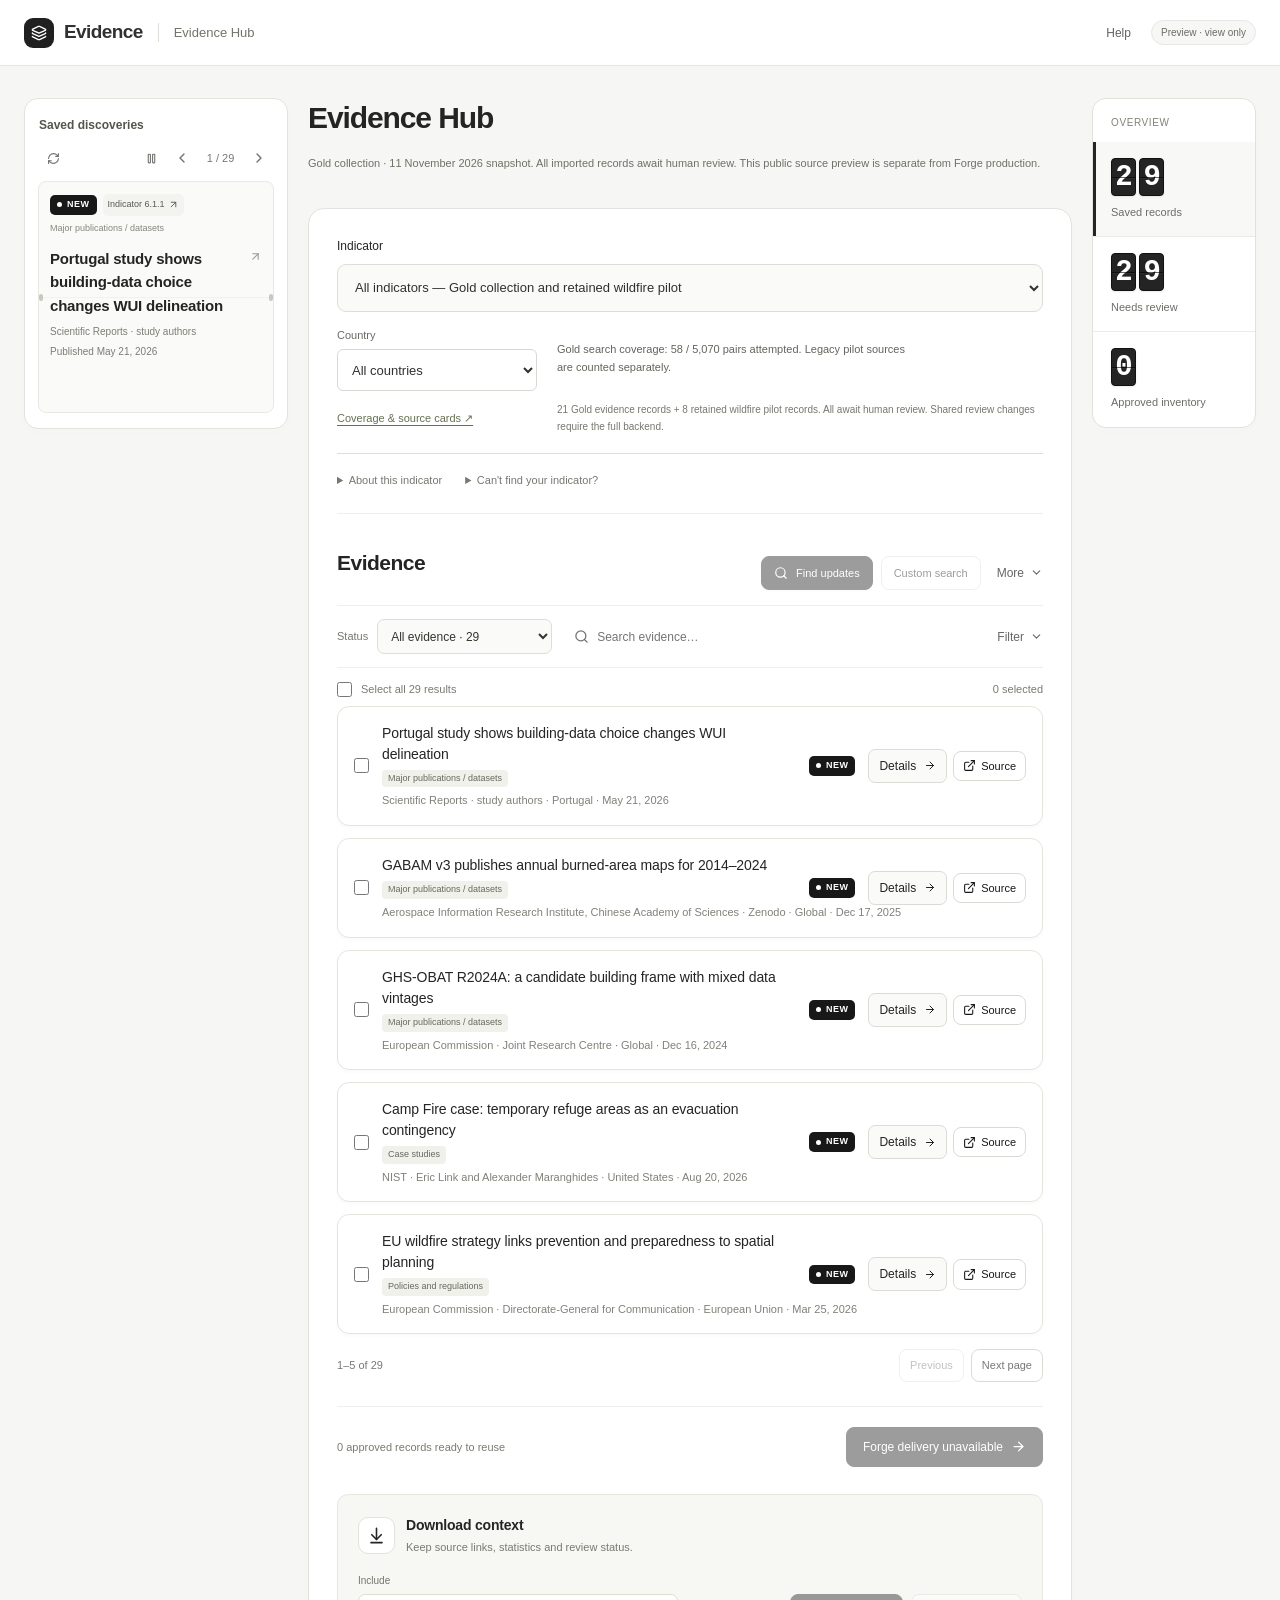
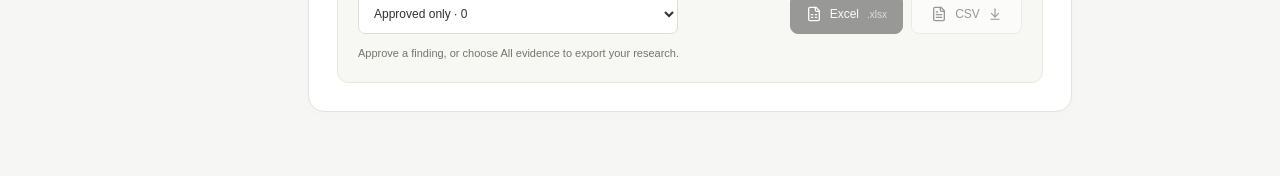
==== commit ae08fd65: "Add the Gold source collection and remove Quick review Retain the existing wildfire pilot, add indic" ====
--- a/index.html
+++ b/index.html
@@ -1,4 +1,4 @@
 <!doctype html>
-<html lang="en"><head><meta charset="UTF-8"/><meta name="viewport" content="width=device-width, initial-scale=1.0"/><meta name="description" content="Research, verify and reuse evidence for Forge indicators."/><meta name="theme-color" content="#181818"/><title>Context Research Tool · Forge</title><link rel="icon" href="data:image/svg+xml,%3Csvg xmlns='http://www.w3.org/2000/svg' viewBox='0 0 32 32'%3E%3Crect width='32' height='32' rx='8' fill='%23181818'/%3E%3Cpath d='M9 8h15v4H13v4h9v4h-9v6H9z' fill='%23fff'/%3E%3C/svg%3E"/>  <script type="module" crossorigin src="./assets/index-BbnOkHB_.js"></script>
-  <link rel="stylesheet" crossorigin href="./assets/index-CtS9Z_1N.css">
-</head><body><div id="root"></div></body></html>
+<html lang="en"><head><meta charset="UTF-8"/><meta name="viewport" content="width=device-width, initial-scale=1.0"/><meta name="description" content="Research, verify and reuse evidence for Forge indicators."/><meta name="theme-color" content="#181818"/><title>Evidence Hub · Gold Preview</title><link rel="icon" href="data:image/svg+xml,%3Csvg xmlns='http://www.w3.org/2000/svg' viewBox='0 0 32 32'%3E%3Crect width='32' height='32' rx='8' fill='%23181818'/%3E%3Cpath d='M9 8h15v4H13v4h9v4h-9v6H9z' fill='%23fff'/%3E%3C/svg%3E"/>  <script type="module" crossorigin src="./assets/evidence-hub-bd82e862b871.js"></script>
+  <link rel="stylesheet" crossorigin href="./assets/index-D4FPPaXm.css">
+<script type="module" src="./hub-enhancements-e11912afd0b3.js"></script><link rel="stylesheet" href="./hub-enhancements.css"></head><body><div id="root"></div></body></html>
--- a/assets/index-D4FPPaXm.css
+++ b/assets/index-D4FPPaXm.css
@@ -0,0 +1 @@
+:root{font-family:-apple-system,BlinkMacSystemFont,Segoe UI,sans-serif;color:#313131;background:#fff;font-size:14px;line-height:1.5;font-synthesis:none;--accent: #181818;--muted: #6f6f6f;--border: #e4e4e4;--surface: #f8f8f8}*{box-sizing:border-box}body{margin:0}button,input,select,textarea{font:inherit}button{cursor:pointer;color:inherit;border:0;background:none}button:disabled{cursor:not-allowed;opacity:.45}a{color:var(--accent);text-decoration:none}a:hover{text-decoration:underline}svg{flex-shrink:0}h1,h2,h3,h4,p{margin:0}button:focus-visible,a:focus-visible,summary:focus-visible{outline:2px solid var(--accent);outline-offset:3px}input,select,textarea{color:#313131;background:#fff;border:1px solid #d0d0d0;border-radius:4px;padding:8px 10px;min-width:0}input:focus,select:focus,textarea:focus{outline:2px solid #a6a6a6;outline-offset:1px}input[type=checkbox]{accent-color:var(--accent);width:15px;height:15px;margin:0;flex-shrink:0}textarea{resize:vertical;line-height:1.6}.main-shell{width:100%}.topbar{height:57px;border-bottom:1px solid var(--border);padding:0 max(24px,calc((100vw - 1120px)/2));display:flex;align-items:center;justify-content:space-between;gap:20px}.brand{color:#313131;font-size:15px;font-weight:650;white-space:nowrap}.brand span{color:var(--muted);font-size:13px;font-weight:400;margin-left:6px}.brand:hover{text-decoration:none}.topbar-actions{display:flex;gap:20px}main{max-width:1168px;margin:0 auto;padding:27px 24px 40px}.page-heading{display:flex;align-items:center;justify-content:space-between;gap:15px;margin-bottom:17px}h1{font-size:24px;line-height:1.3;letter-spacing:-.4px;font-weight:600}.button{display:inline-flex;align-items:center;justify-content:center;gap:7px;padding:8px 13px;border:1px solid #d0d0d0;border-radius:4px;font-size:13px;font-weight:500;line-height:1.5;white-space:nowrap;background:#fff}.button:hover:not(:disabled),.approve-button:hover:not(:disabled){background:#f4f4f4}.button.primary{color:#fff;background:var(--accent);border-color:var(--accent)}.button.primary:hover:not(:disabled){background:#414141}.button.compact{font-size:12px;padding:7px 10px}.text-button{display:inline-flex;align-items:center;gap:6px;padding:0;color:var(--accent);font-size:12px}.text-button:hover{text-decoration:underline}.icon-button{display:inline-flex;align-items:center;justify-content:center;padding:4px;border-radius:3px;color:var(--muted)}.icon-button:hover{background:#efefef}.demo-banner{font-size:12px;color:#656565;background:#f7f7f7;padding:7px 10px;border-left:2px solid #b6b6b6;margin-bottom:18px}.indicator-section{border-bottom:1px solid var(--border);padding-bottom:16px}.indicator-controls{display:flex;gap:10px;align-items:center;flex-wrap:wrap}.indicator-controls label{font-size:13px;font-weight:500}.indicator-controls select{max-width:520px;flex:1;font-size:13px}.indicator-copy{margin-top:15px}.indicator-copy h2{font-size:16px;font-weight:600}.indicator-copy>p{color:var(--muted);font-size:13px;line-height:1.65;max-width:940px;margin-top:5px}.indicator-results{margin-top:7px;color:var(--muted);font-size:12px}.indicator-results summary{cursor:pointer}.indicator-results p{margin-top:7px;overflow-wrap:anywhere}.repository-summary{display:flex;gap:26px;flex-wrap:wrap;padding:13px 0 5px}.repository-summary span{color:var(--muted);font-size:13px}.repository-summary strong{color:#313131;font-size:15px;font-weight:600;margin-right:4px}.repository-meta{display:flex;gap:22px;flex-wrap:wrap;font-size:12px;color:var(--muted)}.research-actions{display:flex;gap:9px;flex-wrap:wrap;margin-top:20px}.evidence-workspace{margin-top:26px}.evidence-heading{display:flex;align-items:center;justify-content:space-between;gap:14px;margin-bottom:12px}.evidence-heading h2{font-size:17px;font-weight:600}.export-menu{position:relative}.export-menu>summary{list-style:none;cursor:pointer;font-size:12px;padding:6px 10px}.export-menu>summary::-webkit-details-marker{display:none}.export-menu>div{position:absolute;right:0;top:38px;border:1px solid var(--border);border-radius:4px;background:#fff;min-width:160px;padding:4px;z-index:3}.export-menu button{display:flex;align-items:center;gap:9px;width:100%;text-align:left;padding:9px 10px;font-size:12px}.export-menu button:hover{background:var(--surface)}.tab-row{border-bottom:1px solid var(--border);overflow:auto}.tabs{display:flex;gap:25px;width:max-content}.tabs>button{border-bottom:2px solid transparent;display:flex;align-items:center;gap:6px;padding:8px 0 10px;font-size:13px;color:var(--muted);white-space:nowrap}.tabs>button.active{border-color:var(--accent);color:var(--accent);font-weight:600}.tabs>button>span{color:var(--muted);font-size:11px;font-weight:400}.filter-bar{display:flex;align-items:center;gap:15px;padding:12px 0;border-bottom:1px solid var(--border)}.search-field{display:flex;align-items:center;gap:8px;flex:1;color:var(--muted)}.search-field input{width:100%;padding:7px 0;border:0;border-radius:0;font-size:13px}.search-field input:focus{outline-offset:3px}.type-select{display:flex;align-items:center;gap:7px;color:var(--muted)}.type-select select{padding:6px 8px;font-size:12px;max-width:210px}.result-count{font-size:12px;color:var(--muted);white-space:nowrap}.evidence-card{display:flex;align-items:flex-start;gap:12px;padding:18px 0;border-bottom:1px solid var(--border)}.record-select{width:15px;flex-shrink:0;padding-top:3px}.record-main{flex:1;min-width:0}.record-source{display:flex;align-items:center;gap:7px;flex-wrap:wrap;color:var(--muted);font-size:11px}.publisher-symbol{display:inline-flex;color:var(--muted)}.fixture-tag{font-size:9px;color:#656565}.quality{display:inline-flex;align-items:center;gap:5px;color:#545454;background:#f2f2f2;padding:2px 5px;border-radius:3px;font-size:11px;font-weight:600}.quality>span{font-size:10px;font-weight:400}.quality-B{color:#5b5b5b;background:#f3f3f3}.quality-C,.quality-D{color:#696969;background:#f5f5f5}.record-title{display:flex;align-items:center;gap:7px;text-align:left;padding:0;font-size:15px;font-weight:600;line-height:1.5;margin:7px 0 5px}.record-title:hover{color:var(--accent);text-decoration:underline}.record-title svg{color:#888}.record-summary{color:#636363;font-size:13px;line-height:1.6}.record-tags{display:flex;align-items:center;flex-wrap:wrap;gap:12px;font-size:11px;color:var(--muted);margin-top:8px}.record-tags>span{display:inline-flex;align-items:center;gap:4px}.evidence-type{color:#696969;font-size:11px}.duplicate-tag{color:#727272}.record-warning{display:flex;align-items:flex-start;gap:6px;color:#6a6a6a;background:#f8f8f8;padding:6px 8px;font-size:11px;line-height:1.6;margin-top:8px}.record-warning svg{margin-top:3px}.record-warning.critical{color:#5c5c5c;background:#f5f5f5}.record-bottom{display:flex;align-items:center;gap:17px;margin-top:10px}.source-link{display:inline-flex;align-items:center;gap:5px;font-size:12px;color:var(--muted)}.record-actions{display:flex;flex-direction:column;align-items:flex-end;gap:12px;min-width:112px;margin-left:12px}.status-pill{display:inline-flex;align-items:center;color:#696969;font-size:11px;background:#f5f5f5;border-radius:3px;padding:2px 6px;white-space:nowrap}.status-pill.approved{color:#545454;background:#f2f2f2}.status-pill.flagged{color:#676767;background:#f2f2f2}.approve-button{display:inline-flex;align-items:center;justify-content:center;gap:5px;padding:6px 10px;font-size:12px;border:1px solid #d0d0d0;border-radius:4px;background:#fff}.minor-actions{display:flex;gap:4px}.minor-actions button{padding:5px;display:inline-flex;color:var(--muted);border-radius:3px}.minor-actions button:hover{background:var(--surface)}.workspace-footer{color:var(--muted);font-size:12px;padding-top:12px}.empty-state{padding:30px 18px;text-align:center;border-bottom:1px solid var(--border)}.empty-state h3{font-size:15px;font-weight:500}.empty-state p{font-size:13px;color:var(--muted);margin-top:6px}.empty-state .button{margin-top:15px}.coverage-details{margin-top:22px;font-size:12px;color:var(--muted)}.coverage-details summary{cursor:pointer;color:#515151}.coverage-details p{margin-top:9px}.coverage-details ul{padding-left:19px;line-height:1.8}.run-progress{background:var(--surface);border:1px solid var(--border);border-radius:4px;padding:13px;margin-top:18px}.run-progress-top{display:flex;align-items:center;gap:18px;flex-wrap:wrap;font-size:12px;color:var(--muted)}.run-progress-top strong{display:flex;align-items:center;gap:6px;color:#464646;font-size:13px;font-weight:500}.run-progress-top>button{display:inline-flex;align-items:center;gap:5px;font-size:12px;color:var(--accent);margin-left:auto;padding:0}.stage-list{display:flex;gap:18px;flex-wrap:wrap;margin-top:12px}.stage-list>div{display:flex;align-items:center;gap:5px;font-size:11px;color:gray}.stage-list>div>span{display:inline-flex;align-items:center;justify-content:center;width:16px;font-size:10px}.stage-list .done,.stage-list .current{color:var(--accent)}.stage-list .current{font-weight:600}.error-text,.warning-text{color:#5f5f5f;font-size:12px;margin-top:7px}.warning-text{color:#6a6a6a}.history-row{display:flex;align-items:center;gap:14px;width:100%;padding:16px 0;text-align:left;border-bottom:1px solid var(--border)}.history-row:hover{background:#fbfbfb}.history-icon{display:inline-flex;color:var(--muted)}.history-row>div{flex:1}.history-row strong{font-size:13px;font-weight:500}.history-row small{display:block;font-size:11px;color:var(--muted);margin-top:3px}.history-row>span:nth-last-child(2){color:var(--muted);font-size:12px}.notice{display:flex;align-items:flex-start;gap:8px;padding:10px 12px;margin:10px 0;border:1px solid var(--border);background:var(--surface);border-radius:4px;font-size:12px;line-height:1.6;color:#666}.notice>svg{margin-top:2px}.notice.error{color:#5c5c5c;border-color:#d1d1d1;background:#f6f6f6}.notice.warning{color:#6a6a6a;border-color:#dcdcdc;background:#f8f8f8}.notice .icon-button{margin-left:auto}.notice p{margin-top:4px}.notice small{display:block;font-size:11px;overflow-wrap:anywhere;margin-top:7px}.batch-bar{position:fixed;bottom:20px;left:50%;transform:translate(-50%);z-index:10;display:flex;align-items:center;gap:14px;background:#fff;border:1px solid #c4c4c4;border-radius:4px;padding:10px 13px;white-space:nowrap}.batch-bar>strong{font-size:13px;font-weight:500}.batch-bar>span{font-size:12px;color:var(--muted)}.toast{position:fixed;bottom:20px;right:20px;max-width:min(470px,calc(100vw - 32px));z-index:20;display:flex;align-items:center;gap:10px;border:1px solid #c4c4c4;border-radius:4px;padding:11px 13px;background:#fff;color:#545454;font-size:13px}.modal{width:700px;max-width:calc(100vw - 32px);max-height:calc(100dvh - 48px);border:1px solid #c6c6c6;border-radius:5px;padding:0;color:#313131;background:#fff;overflow:auto}.modal::backdrop{background:#2424244d}.modal-head{display:flex;align-items:center;justify-content:space-between;gap:20px;padding:17px 22px;border-bottom:1px solid var(--border);background:#fff;position:sticky;top:0;z-index:2}.modal-head h2{font-size:18px;font-weight:600}.modal-body{padding:19px 22px}.modal-intro{font-size:13px;line-height:1.7;color:var(--muted);margin-bottom:17px}.modal-footer{display:flex;align-items:center;justify-content:flex-end;flex-wrap:wrap;gap:9px;padding:13px 22px;border-top:1px solid var(--border);background:#fff;position:sticky;bottom:0;z-index:2}.form-grid{display:grid;grid-template-columns:1fr 1fr;gap:16px}.form-grid label,.field-label{display:flex;flex-direction:column;gap:6px;font-size:13px;font-weight:500}.form-grid label.full{grid-column:1 / -1}.input-help{font-size:12px;line-height:1.6;color:var(--muted);font-weight:400}.field-label{margin:15px 0}fieldset{border:0;padding:0;margin:22px 0 0}legend{font-size:13px;font-weight:600;padding:0;margin-bottom:11px}.check-grid{display:grid;grid-template-columns:1fr 1fr;gap:10px 16px}.checkbox-label{display:flex;align-items:center;gap:8px;font-size:12px;cursor:pointer}.case-check{display:flex;align-items:flex-start;padding-top:17px;border-top:1px solid var(--border);margin-top:22px}.case-check input{margin-top:2px}.case-check small{display:block;color:var(--muted);font-size:11px;margin-top:4px}.provider-note{display:flex;align-items:flex-start;gap:6px;font-size:12px;line-height:1.6;color:var(--muted);margin-top:18px}.provider-note svg{margin-top:2px}.detail-modal{width:720px}.detail-topline{display:flex;align-items:center;justify-content:space-between;gap:14px;color:var(--muted);font-size:12px}.detail-title{margin:16px 0 9px;font-size:22px;line-height:1.4;font-weight:600}.detail-summary{font-size:14px;line-height:1.7;color:#636363}.detail-facts{display:grid;grid-template-columns:1fr 1fr;gap:17px;padding:17px 0;margin:19px 0;border-top:1px solid var(--border);border-bottom:1px solid var(--border)}.detail-facts small{display:block;font-size:10px;color:var(--muted)}.detail-facts strong{display:block;font-size:13px;font-weight:500;margin-top:4px}.modal-body h4{font-size:14px;font-weight:600;margin:20px 0 9px}.modal-body>p:not(.modal-intro):not(.input-help){font-size:13px;line-height:1.7;color:#636363;margin-bottom:8px}.fact-details,.source-content{border:1px solid var(--border);border-radius:4px;padding:10px 12px;margin-top:13px;color:#636363;font-size:12px}.fact-details summary,.source-content summary{display:flex;align-items:center;justify-content:space-between;cursor:pointer;list-style:none;color:#515151;font-size:12px}.fact-details p,.source-content p{margin:9px 0;line-height:1.7;overflow-wrap:anywhere}.fact-details strong{font-weight:500}.source-content pre{white-space:pre-wrap;overflow-wrap:anywhere;font:12px/1.7 ui-monospace,SFMono-Regular,monospace;padding:10px;max-height:320px;overflow:auto;background:var(--surface)}.source-content blockquote{margin:12px 0;border-left:2px solid #d0d0d0;padding-left:10px;line-height:1.7}.statistic-box{padding:13px;border:1px solid var(--border);border-radius:4px;margin-top:10px}.statistic-box>div{display:flex;align-items:center;justify-content:space-between;gap:15px}.statistic-box strong{font-size:23px;font-weight:600}.statistic-box strong small{font-size:13px;margin-left:4px;font-weight:400}.verified-label{display:inline-flex;align-items:center;gap:5px;font-size:11px;color:#545454}.statistic-box p{font-size:13px;color:#636363;line-height:1.7;margin-top:7px}.statistic-box blockquote{font-size:12px;color:var(--muted);padding-left:10px;border-left:2px solid #d0d0d0;margin:12px 0;line-height:1.7}.statistic-box>small{font-size:11px;color:var(--muted)}.detail-source{display:flex;align-items:flex-start;gap:9px;margin:8px 0;font-size:13px}.detail-source>span{min-width:0}.detail-source svg{margin-top:2px}.detail-source small{display:block;font-size:11px;color:var(--muted);overflow-wrap:anywhere;margin-top:3px}.detail-tools{display:flex;gap:4px;margin-right:auto}.detail-tools button{padding:7px;border:1px solid #d0d0d0;border-radius:4px;display:inline-flex;color:#636363}.detail-tools button:hover{background:var(--surface)}.audit-event{padding-top:10px;margin-top:10px;border-top:1px solid var(--border)}.audit-event strong{display:block;font-size:12px;font-weight:500}.audit-event small{display:block;font-size:11px;color:var(--muted);margin-top:4px}.decision-modal{width:470px}.package-metrics{display:flex;flex-wrap:wrap;gap:15px 24px;padding:12px 0;border-top:1px solid var(--border);border-bottom:1px solid var(--border);margin:16px 0}.package-metrics>div{display:flex;gap:6px;align-items:baseline}.package-metrics strong{font-size:18px;font-weight:600}.package-metrics span{font-size:12px;color:var(--muted)}.package-gaps{background:var(--surface);border:1px solid var(--border);border-radius:4px;padding:12px;margin-top:15px;font-size:12px;color:#636363}.package-gaps>strong{display:flex;align-items:center;gap:6px;font-size:12px;font-weight:500}.package-gaps ul{padding-left:18px;line-height:1.7;margin:8px 0 0}.preview-switch{display:flex;align-items:center;justify-content:space-between;gap:14px;margin-top:20px}.preview-switch h4{margin:0}.citation-row{display:flex;align-items:flex-start;gap:11px;border-bottom:1px solid var(--border);padding:14px 0}.citation-row>span{font-size:12px;color:var(--muted);margin-top:1px}.citation-row>div{flex:1;min-width:0}.citation-row strong{font-size:13px;font-weight:500}.citation-row small{display:block;font-size:11px;color:var(--muted);margin-top:4px}.citation-row code{display:block;overflow-wrap:anywhere;font-size:10px;color:#888;margin-top:4px}.json-preview{white-space:pre-wrap;overflow-wrap:anywhere;max-height:400px;overflow:auto;font:11px/1.7 ui-monospace,SFMono-Regular,monospace;padding:13px;background:var(--surface);border:1px solid var(--border)}.search-result{border-bottom:1px solid var(--border);padding:14px 0}.search-result>a{display:inline-flex;align-items:center;gap:6px;font-size:13px;font-weight:500}.search-result>div{display:flex;align-items:center;gap:10px;margin-top:7px}.result-processing{font-size:11px;color:var(--muted)}.search-result p{font-size:12px;color:#636363;line-height:1.7;margin-top:7px}.help-step{display:flex;gap:14px;border-bottom:1px solid var(--border);padding:14px 0}.help-step>span{font-size:12px;color:var(--muted)}.help-step strong{font-size:13px;font-weight:500}.help-step p{font-size:12px;line-height:1.7;color:var(--muted);margin-top:5px}.spin{animation:spin 1.5s linear infinite}@keyframes spin{to{transform:rotate(360deg)}}@media(max-width:700px){.topbar{height:auto;min-height:53px;padding:13px 16px;gap:13px}.brand span{display:none}.topbar-actions{gap:14px}.topbar .text-button{font-size:12px}main{padding:20px 16px 32px}h1{font-size:22px}.page-heading .button{font-size:12px;padding:7px 10px}.indicator-controls{gap:8px}.indicator-controls select{flex-basis:calc(100% - 75px);max-width:calc(100% - 75px);font-size:12px}.indicator-controls .button{margin-left:0}.repository-summary{gap:9px 18px}.repository-summary span{font-size:12px}.repository-meta{gap:5px;flex-direction:column;font-size:11px}.research-actions{gap:8px}.research-actions .button{font-size:12px;padding:7px 10px}.tabs{gap:20px}.tabs>button{font-size:12px}.filter-bar{flex-wrap:wrap;gap:9px}.search-field{flex-basis:100%}.type-select{flex:1}.type-select select{max-width:100%}.evidence-card{flex-wrap:wrap;gap:9px;padding:17px 0}.record-select{width:15px}.record-main{flex-basis:calc(100% - 25px)}.record-title{font-size:14px}.record-source{font-size:10px;gap:5px}.record-source .quality>span{display:none}.record-actions{width:100%;flex-direction:row;align-items:center;justify-content:flex-end;margin-left:24px;gap:10px}.record-actions>.review-status{margin-right:auto}.record-summary{font-size:12px}.history-row{gap:10px}.history-row>span:nth-last-child(2){display:none}.history-row small{font-size:10px}.history-icon{display:none}.batch-bar{width:calc(100% - 24px);gap:8px;bottom:12px;padding:9px}.batch-bar>span{display:none}.batch-bar>strong{flex:1;font-size:12px}.batch-bar .button{font-size:11px;padding:7px 9px}.toast{bottom:12px;right:12px;font-size:12px}.modal{max-width:calc(100vw - 16px);max-height:calc(100dvh - 16px)}.modal-head{padding:15px 17px}.modal-head h2{font-size:17px}.modal-body{padding:17px}.modal-footer{padding:12px 17px}.modal-footer .button{font-size:12px;padding:7px 10px;white-space:normal}.check-grid{gap:10px}.checkbox-label{align-items:flex-start;font-size:11px}.checkbox-label input{margin-top:1px}.form-grid{gap:14px 12px}.form-grid label,.field-label{font-size:12px}.form-grid input,.form-grid select{font-size:12px;padding:8px}.detail-title{font-size:20px}.detail-facts{gap:14px}.detail-facts strong{font-size:12px}.detail-tools{gap:4px}.detail-tools button{padding:6px}.detail-tools button svg{width:14px;height:14px}.detail-footer .button{font-size:11px}.package-metrics{gap:10px 16px}.package-metrics span{font-size:11px}.preview-switch{gap:10px}.preview-switch .text-button{font-size:11px}}@media(max-width:380px){.detail-tools{flex-basis:100%}.check-grid{grid-template-columns:1fr}}.summary-review{padding:0;font-size:13px;color:#333;text-decoration:underline;text-decoration-color:#bbb;text-underline-offset:4px}.summary-review:hover{text-decoration-color:#181818}.evidence-toolbar{display:flex;align-items:center;gap:8px}.new-review-notice{display:flex;align-items:center;gap:12px;border:1px solid #d7d7d7;border-left:3px solid #181818;border-radius:4px;background:#f7f7f7;padding:13px 14px;margin-bottom:12px}.notice-marker{width:23px;height:23px;display:grid;place-items:center;border:1px solid #181818;border-radius:50%;font-size:14px;font-weight:700;flex-shrink:0}.new-review-notice>div{flex:1}.new-review-notice strong{display:block;font-size:13px;font-weight:600}.new-review-notice>div>span{display:block;font-size:12px;color:#666;margin-top:2px}.tabs>button>.review-count{display:inline-flex;align-items:center;justify-content:center;background:#181818;color:#fff;min-width:19px;height:19px;padding:0 5px;border-radius:4px;font-weight:600}.new-only-filter{display:inline-flex;align-items:center;gap:7px;border:1px solid #bbb;border-radius:4px;padding:6px 9px;font-size:12px;white-space:nowrap}.new-only-filter>span{font-size:11px;color:#666}.new-only-filter:hover{background:#f3f3f3}.new-only-filter.selected{border-color:#181818;background:#181818;color:#fff}.new-only-filter.selected>span{color:#ddd}.new-finding{border-left:2px solid #181818;padding-left:12px}.review-status{display:inline-flex;align-items:center;gap:6px;flex-wrap:wrap}.new-badge{display:inline-flex;align-items:center;gap:5px;background:#181818;color:#fff;border-radius:3px;padding:3px 6px;font-size:10px;line-height:1.3;font-weight:700;letter-spacing:.4px;white-space:nowrap}.new-dot{display:inline-block;width:5px;height:5px;border-radius:50%;background:#fff;animation:new-finding-pulse 2.2s ease-in-out infinite}.status-pill{gap:4px}.status-pill.approved{background:#fff;border:1px solid #ccc;padding:1px 5px;color:#333}.record-actions{min-width:153px}.record-actions .status-pill{background:transparent;padding-left:0;padding-right:0}.record-actions .status-pill.approved{padding-left:5px;padding-right:5px}.review-issues{color:#333}.record-warning.critical,.notice.error{border-left:3px solid #181818;color:#222;font-weight:500}.record-warning,.notice.warning{color:#444}@keyframes new-finding-pulse{0%,to{opacity:1}50%{opacity:.2}}@media(max-width:700px){.summary-review{font-size:12px}.new-review-notice{padding:11px;gap:9px;flex-wrap:wrap}.new-review-notice>div{flex-basis:calc(100% - 35px)}.new-review-notice .button{margin-left:32px}.new-review-notice>div>span{font-size:11px}.new-finding{padding-left:9px}.record-actions{min-width:0;flex-wrap:wrap;gap:7px}.filter-bar .new-only-filter{order:1}.filter-bar .search-field{order:0}.filter-bar .type-select{order:2}.filter-bar .result-count{order:3}.type-select select{max-width:175px}}.topbar{max-width:100%;padding:0 max(24px,calc((100vw - 900px)/2))}.demo-label{font-size:11px;color:#777;border:1px solid #e3e3e3;border-radius:3px;padding:2px 6px}.workflow-main{max-width:948px;padding-top:28px}.workflow-main>h1{font-size:26px;margin-bottom:22px}.workflow-steps{margin-bottom:18px}.workflow-steps ol{list-style:none;margin:0;padding:0;display:grid;grid-template-columns:repeat(3,minmax(0,1fr));gap:12px}.workflow-steps li{min-width:0}.workflow-steps button{width:100%;min-height:68px;display:flex;align-items:center;gap:11px;text-align:left;border-bottom:2px solid #e4e4e4;padding:8px 0 15px}.workflow-steps button:disabled{opacity:.55}.workflow-steps button.current-step{border-color:#181818}.step-number{flex-shrink:0;width:29px;height:29px;border:1px solid #ccc;border-radius:50%;display:grid;place-items:center;color:#666;font-size:12px}.current-step .step-number{background:#181818;border-color:#181818;color:#fff}.step-label{display:flex;flex-direction:column;gap:3px}.step-label small{font-size:9px;letter-spacing:.8px;color:#888}.step-label strong{font-size:13px;font-weight:500}.step-new{margin-left:auto}.step-new .new-badge{font-size:8px;padding:3px 5px}.workflow-panel{border:1px solid #dedede;border-radius:6px;padding:26px}.step-heading{margin-bottom:21px}.step-kicker{display:block;font-size:10px;letter-spacing:1px;color:#888;margin-bottom:7px}.step-heading h2{font-size:21px;letter-spacing:-.3px;font-weight:600;line-height:1.4}.indicator-choice{display:flex;flex-direction:column;gap:9px;max-width:570px;font-size:13px;font-weight:500}.indicator-choice select{width:100%;padding:12px;font-size:14px;font-weight:400}.indicator-disclosure,.pool-tools{font-size:12px;color:#777;margin-top:15px}.indicator-disclosure summary,.pool-tools summary{cursor:pointer}.indicator-disclosure p{max-width:650px;line-height:1.7;font-size:12px;margin-top:9px;overflow-wrap:anywhere}.pool-tools .button{margin-top:10px}.pool-tools{margin-top:20px}.step-footer{display:flex;justify-content:space-between;align-items:center;gap:14px;border-top:1px solid #ececec;padding-top:17px;margin-top:24px}.step-footer .button{padding:9px 16px}.chosen-indicator{display:flex;align-items:center;justify-content:space-between;gap:14px;border-bottom:1px solid #ededed;margin-bottom:20px;padding-bottom:10px;color:#777;font-size:12px}.chosen-indicator>span{overflow:hidden;text-overflow:ellipsis;white-space:nowrap}.research-choices{display:flex;flex-direction:column;gap:10px;border:0;margin:0;padding:0}.research-choice{display:flex;align-items:center;gap:13px;padding:13px 16px;border:1px solid #dedede;border-radius:5px;cursor:pointer}.research-choice:hover{border-color:#aaa}.research-choice.chosen{border-color:#181818;background:#fafafa}.research-choice.unavailable{color:#999;background:#fafafa;cursor:not-allowed}.research-choice input{accent-color:#181818;width:16px;height:16px;padding:0;margin:0;flex:0 0 16px}.research-choice>span{display:flex;flex-direction:column;gap:3px}.research-choice strong{font-size:14px;font-weight:500}.research-choice small{font-size:12px;color:#777}.research-options{border-top:1px solid #ebebeb;margin-top:20px;padding-top:15px;font-size:12px}.research-options>summary{cursor:pointer;color:#444}.research-options>summary>span{display:inline-block;margin-left:14px;font-size:11px;color:#888}.research-options>.form-grid,.advanced-options>.form-grid{margin-top:18px}.advanced-options{margin-top:18px;padding-top:15px;border-top:1px solid #ebebeb}.advanced-options>summary{cursor:pointer;color:#666}.saved-review-link{display:flex;align-items:center;flex-wrap:wrap;gap:8px;padding:0;font-size:12px;color:#666;margin-top:16px}.saved-review-link:hover>span:not(.new-badge){text-decoration:underline}.review-navigation{display:flex;align-items:center;justify-content:space-between;gap:12px;border-bottom:1px solid #dedede}.review-navigation .tabs{width:auto;gap:22px;min-width:0}.review-navigation .tabs>button{padding-top:0}.review-menu,.review-filter-menu{position:relative;font-size:12px;flex-shrink:0}.review-menu>summary,.review-filter-menu>summary{display:flex;align-items:center;gap:6px;list-style:none;cursor:pointer;color:#666;padding:7px 0}.review-menu summary::-webkit-details-marker,.review-filter-menu summary::-webkit-details-marker{display:none}.review-menu>div,.review-filter-menu>div{position:absolute;top:calc(100% + 4px);right:0;z-index:4;min-width:180px;padding:5px;background:#fff;border:1px solid #dedede;border-radius:4px}.review-menu>div>button{display:block;width:100%;text-align:left;padding:9px 10px;font-size:12px;white-space:nowrap}.review-menu>div>button:hover{background:#f5f5f5}.review-filter-menu>div{width:235px;padding:13px}.review-filter-menu>div>label:not(.checkbox-label){display:flex;flex-direction:column;gap:7px;margin-bottom:13px;color:#666}.review-filter-menu select{width:100%;font-size:12px}.review-filters{display:flex;align-items:center;gap:15px;border-bottom:1px solid #e8e8e8;padding:9px 0}.review-filters .search-field input{font-size:12px;padding:5px 0}.compact-evidence-row{display:flex;align-items:center;gap:13px;min-height:88px;border-bottom:1px solid #e8e8e8;padding:15px 0}.compact-record{display:block;flex:1;text-align:left;padding:0;min-width:0}.compact-record strong{display:-webkit-box;-webkit-line-clamp:2;-webkit-box-orient:vertical;overflow:hidden;font-size:13px;font-weight:500;line-height:1.5}.compact-record:hover strong{text-decoration:underline}.compact-record>span{display:block;white-space:nowrap;overflow:hidden;text-overflow:ellipsis;font-size:11px;color:#888;margin-top:5px}.compact-record-status{display:flex;align-items:flex-end;flex-direction:column;gap:5px;flex-shrink:0}.compact-record-status .status-pill{font-size:10px}.compact-record-status .new-badge{font-size:9px}.attention-label{display:inline-flex;align-items:center;gap:3px;font-size:10px;color:#777}.row-review{padding:6px 9px;font-size:11px}.row-review svg{width:12px}.list-pagination{display:flex;align-items:center;justify-content:space-between;gap:12px;padding-top:15px;font-size:11px;color:#777}.list-pagination>div{display:flex;gap:7px}.list-pagination .button{font-size:11px}.view-note{font-size:12px;color:#777;margin-top:14px}.view-title,.history-list>h3{font-size:13px;font-weight:500;margin-top:15px}.review-workspace .coverage-details{font-size:11px;margin-top:20px}.review-footer{position:sticky;bottom:0;z-index:2;background:#fff;padding-bottom:12px}.forge-next{display:flex;align-items:flex-end;flex-direction:column;gap:6px}.forge-next small{color:#888;font-size:11px}.search-status{border:1px solid #e0e0e0;background:#fafafa;border-radius:4px;padding:13px;margin-bottom:18px;font-size:12px}.search-status>div{display:flex;align-items:center;justify-content:space-between;gap:15px}.search-status strong{display:flex;align-items:center;gap:7px;font-size:13px;font-weight:500}.search-status>p{font-size:12px;color:#777;margin-top:7px}.search-status details{color:#888;font-size:11px;margin-top:9px}.search-status summary{cursor:pointer}.search-status .stage-list{gap:10px;font-size:10px}.completion-panel{padding:22px 0;text-align:center}.completion-panel>svg{margin-bottom:14px}.completion-panel h2{font-size:22px;font-weight:600}.completion-panel p{max-width:480px;margin:12px auto 22px;line-height:1.7;font-size:13px;color:#777}.completion-panel>div{display:flex;align-items:center;justify-content:center;flex-wrap:wrap;gap:10px}.modal-error{margin:14px 22px 0}@media(max-width:700px){.topbar{padding:12px 16px}.topbar-actions{gap:12px}.demo-label{font-size:9px}.workflow-main{padding:24px 16px 32px}.workflow-main>h1{font-size:23px;margin-bottom:20px}.workflow-steps{margin-bottom:19px}.workflow-steps ol{gap:10px}.workflow-steps button{flex-direction:column;text-align:center;justify-content:flex-start;gap:8px;min-height:95px;padding:3px 0 12px;position:relative}.step-number{width:25px;height:25px;font-size:11px}.step-label{align-items:center;gap:3px}.step-label small{font-size:8px}.step-label strong{font-size:11px}.step-new{position:absolute;top:0;right:-2px}.step-new .new-badge{font-size:6px;padding:2px 3px;gap:3px}.step-new .new-dot{width:3px;height:3px}.workflow-panel{padding:22px 17px}.step-heading{margin-bottom:22px}.step-heading h2{font-size:20px}.indicator-choice select{font-size:12px;padding:11px 9px}.step-footer{padding-top:18px;margin-top:24px;gap:10px}.step-footer .button{font-size:12px;padding:8px 11px;white-space:normal}.chosen-indicator{font-size:10px;margin-bottom:20px}.chosen-indicator .text-button{font-size:10px}.research-choice{padding:13px 11px;gap:10px}.research-choice strong{font-size:13px}.research-choice small{font-size:11px}.research-options>summary>span{display:block;margin:5px 0 0 14px;font-size:10px}.saved-review-link{font-size:11px;gap:6px}.saved-review-link .new-badge{font-size:8px}.review-navigation .tabs{gap:16px}.review-navigation .tabs>button{font-size:11px;gap:5px}.review-menu>summary,.review-filter-menu>summary{font-size:11px}.review-filters{gap:10px}.review-filters .search-field{flex-basis:auto}.review-filters .search-field input{min-width:0;font-size:11px}.compact-evidence-row{display:grid;grid-template-columns:minmax(0,1fr) auto;position:relative;gap:9px;min-height:92px;padding:14px 0}.compact-record{grid-column:1 / -1}.compact-evidence-row>input[type=checkbox]{position:absolute;left:0;top:17px}.compact-evidence-row>input[type=checkbox]+.compact-record{padding-left:24px}.compact-record strong{font-size:12px}.compact-record>span{font-size:10px}.compact-record-status{grid-column:1;grid-row:2;flex-direction:row;align-items:center;min-width:0}.row-review{grid-column:2;grid-row:2;justify-self:end;padding:5px 8px}.row-review svg{display:none}.list-pagination{font-size:10px}.list-pagination .button{font-size:10px;padding:6px 7px}.forge-next small{max-width:160px;text-align:right;font-size:10px}.search-status strong{font-size:12px}.search-status .text-button{font-size:11px}.modal-error{margin:12px 17px 0}}.team-discoveries{margin:0 0 24px;border:1px solid #dedede;border-radius:6px;overflow:hidden}.discovery-stats{display:grid;grid-template-columns:repeat(3,minmax(0,1fr));border-bottom:1px solid #e7e7e7}.discovery-stats>button{display:flex;align-items:baseline;justify-content:center;gap:9px;padding:13px 10px;border-bottom:2px solid transparent}.discovery-stats>button+button{border-left:1px solid #e7e7e7}.discovery-stats>button.selected{border-bottom-color:#181818;background:#fafafa}.discovery-stats>button:hover{background:#f7f7f7}.discovery-stats strong{font-size:21px;font-weight:600;line-height:1.2;font-variant-numeric:tabular-nums}.discovery-stats span{font-size:11px;color:#777}.discovery-heading{display:flex;align-items:center;justify-content:space-between;gap:8px;padding:12px 18px 0}.discovery-heading h2{font-size:11px;font-weight:500;color:#777}.discovery-controls{display:flex;align-items:center;gap:3px}.discovery-controls .icon-button{width:25px;height:25px;padding:4px}.discovery-counter{min-width:38px;text-align:center;font-size:10px;color:#777;font-variant-numeric:tabular-nums}.discovery-refresh{margin-right:5px}.discovery-slide{min-height:128px;padding:8px 18px 16px}.discovery-tags{display:flex;align-items:center;gap:10px;min-height:20px}.discovery-tags .status-pill{font-size:10px}.discovery-indicator{display:inline-flex;align-items:center;gap:3px;font-size:10px;padding:0;color:#555}.discovery-indicator:hover{text-decoration:underline}.discovery-kind,.discovery-warning{color:#888;font-size:10px}.discovery-warning{display:inline-flex;align-items:center;gap:3px;margin-left:auto}.discovery-title{display:flex;align-items:flex-start;justify-content:space-between;gap:16px;text-align:left;width:100%;padding:7px 0 5px;font-size:16px;line-height:1.45;font-weight:500}.discovery-title>span{display:-webkit-box;-webkit-line-clamp:2;-webkit-box-orient:vertical;overflow:hidden}.discovery-title:hover{text-decoration:underline}.discovery-title svg{margin-top:3px;color:#999}.discovery-meta{display:flex;flex-wrap:wrap;gap:4px 14px;color:#888;font-size:10px}.discovery-meta>span{max-width:100%;overflow:hidden;text-overflow:ellipsis;white-space:nowrap}.discovery-empty{display:flex;align-items:center;justify-content:space-between;gap:12px;min-height:80px;font-size:13px;color:#777}.discovery-empty .text-button{display:inline-flex;align-items:center;gap:4px;font-size:11px}@media(max-width:700px){.team-discoveries{margin-bottom:20px}.discovery-stats>button{flex-direction:column;align-items:center;gap:4px;padding:11px 3px}.discovery-stats strong{font-size:20px}.discovery-stats span{font-size:9px}.discovery-heading{padding:10px 12px 0}.discovery-heading h2{font-size:10px}.discovery-controls{gap:0}.discovery-refresh{margin-right:0}.discovery-slide{min-height:132px;padding:7px 12px 13px}.discovery-tags{gap:7px;flex-wrap:wrap}.discovery-kind{display:none}.discovery-title{font-size:14px;gap:8px}.discovery-meta{gap:3px 10px;font-size:9px}.discovery-empty{min-height:112px}}@media(prefers-reduced-motion:reduce){*{animation:none!important;transition:none!important}}:root{color:#242424;background:#f6f6f4;--border: #e5e5e2;--muted: #70706c}body{background:#f6f6f4}.topbar{height:66px;background:#fff;padding:0 max(24px,calc((100vw - 960px)/2));border-color:#e6e6e3}.brand{display:inline-flex;align-items:center;gap:10px;font-size:19px;letter-spacing:-.6px;font-weight:700}.brand .brand-mark{display:grid;place-items:center;width:30px;height:30px;border-radius:9px;margin:0;color:#fff;background:#202020}.tool-brand{display:flex;align-items:center;gap:15px;min-width:0}.tool-name{padding-left:15px;border-left:1px solid #deded7;color:#73736b;font-size:13px;font-weight:450;white-space:nowrap}.catalog-caption{margin:10px 0 0;color:#87877d;font-size:10px;line-height:1.6}.catalog-error{margin:10px 0 0;color:#956344;font-size:11px;line-height:1.6}.canonical-indicator-id code{padding:2px 5px;border-radius:4px;background:#f0f0eb;font-size:11px}.indicator-disclosure a{display:inline-flex;align-items:center;gap:4px;color:#67675d;text-decoration:underline;text-underline-offset:3px}.research-connection-note,.demo-workspace-note{margin:14px 0 0;padding:11px 13px;border:1px solid #e8e8df;border-radius:8px;color:#7d7d72;background:#fafaf7;font-size:11px;line-height:1.65}.topbar-actions{align-items:center;gap:20px}.topbar-actions .text-button{font-size:12px;color:#62625e}.demo-label{color:#6b6b66;background:#f7f7f5;border-color:#e7e7e3;border-radius:20px;padding:4px 9px;font-size:10px}.workflow-main{max-width:1008px;padding-top:32px;padding-bottom:64px}.workspace-heading{display:flex;align-items:center;justify-content:space-between;gap:16px;margin-bottom:24px}.workspace-heading h1{font-size:30px;letter-spacing:-1.1px;font-weight:650}.team-discoveries{background:#fff;border:1px solid #e2e2de;border-radius:16px;margin-bottom:24px;box-shadow:0 3px 14px #18181803}.discovery-stats{border-color:#ebebe7}.discovery-stats>button{flex-direction:column;align-items:flex-start;justify-content:center;gap:5px;padding:17px 24px 16px;border-bottom-width:2px}.discovery-stats>button+button{border-left-color:#ebebe7}.discovery-stats>button.selected{background:#f8f8f6}.discovery-stats>button:hover{background:#f4f4f1}.discovery-stats strong{font-size:29px;line-height:1.05;letter-spacing:-.8px}.discovery-stats span{font-size:11px;color:#6d6d67}.discovery-heading{padding:14px 24px 0}.discovery-heading h2{color:#62625d;font-size:11px;font-weight:550}.discovery-controls{gap:3px}.discovery-controls .icon-button{width:28px;height:28px;border-radius:7px}.discovery-controls .icon-button:hover:not(:disabled){background:#f1f1ee}.discovery-counter{font-size:11px;min-width:43px}.discovery-refresh{margin-right:8px}.discovery-slide{min-height:130px;padding:9px 24px 23px}.discovery-tags{gap:9px}.new-badge{border-radius:5px;font-size:9px;padding:4px 7px;letter-spacing:.5px}.discovery-indicator{background:#f3f3f0;color:#595954;border-radius:5px;padding:4px 7px;font-size:10px}.discovery-kind,.discovery-warning{font-size:10px;color:#777770}.discovery-title{font-size:19px;line-height:1.45;letter-spacing:-.35px;font-weight:550;padding:9px 0 7px}.discovery-title svg{width:17px;height:17px}.discovery-meta{font-size:11px;color:#7d7d76}.workflow-steps{background:#ecece8;border:1px solid #e6e6e1;border-radius:13px;padding:6px;margin-bottom:18px}.workflow-steps ol{gap:5px}.workflow-steps button{min-height:63px;padding:12px 15px;border:0;border-radius:8px;gap:11px}.workflow-steps button.current-step{background:#fff;box-shadow:0 1px 5px #0000000b}.workflow-steps button:not(.current-step):hover:enabled{background:#f4f4f0}.workflow-steps button:disabled{opacity:.65}.step-number{width:28px;height:28px;color:#777770;border-color:#d3d3cb;background:transparent;font-size:11px}.current-step .step-number{background:#242424;border-color:#242424;color:#fff}.step-label small{font-size:8px;color:#888880;letter-spacing:1px}.step-label strong{font-size:12px;font-weight:550}.step-new .new-badge{padding:4px 6px}.workflow-panel{background:#fff;padding:28px;border:1px solid #e2e2de;border-radius:16px;box-shadow:0 4px 20px #00000003}.step-heading{margin-bottom:24px}.step-heading h2{font-size:22px;font-weight:600;letter-spacing:-.55px}.indicator-choice{max-width:100%;font-size:12px;gap:9px}.indicator-choice select{background:#fafaf8;border-color:#deded8;border-radius:9px;height:48px;padding:11px 13px;font-size:13px}.indicator-disclosure,.pool-tools{color:#777770;font-size:11px}.pool-tools{margin-top:18px}.button{border-radius:8px;font-size:12px;padding:10px 15px;border-color:#dbdbd5;gap:8px}.button.primary{background:#242424;border-color:#242424;box-shadow:0 2px 3px #00000008}.button.primary:hover:not(:disabled){background:#3e3e3a}.button.secondary:hover:not(:disabled){background:#f6f6f3}.step-footer{padding-top:20px;margin-top:24px;border-color:#eeeeea}.step-footer .button{padding:10px 16px}.chosen-indicator{padding-bottom:15px;margin-bottom:22px;border-color:#eeeeea;color:#73736d}.research-choice{border-radius:11px;padding:17px 18px;gap:14px;border-color:#e0e0db}.research-choice.chosen{background:#f8f8f5;border-color:#3b3b35;box-shadow:0 0 0 1px #3b3b3510}.research-choice:hover:not(.unavailable){background:#fbfbf9;border-color:#acaca3}.research-choice strong{font-size:14px;font-weight:550}.research-choice small{color:#797972;font-size:12px}.research-choice.unavailable{background:#fbfbf9}.research-options{border-color:#eeeeea}.saved-review-link{color:#66665f}.review-navigation{border-color:#e9e9e4}.review-navigation .tabs>button{font-size:12px;padding-bottom:12px}.tabs>button>.review-count{border-radius:6px;font-size:10px;min-width:20px;height:20px}.review-filters{padding:13px 0;border-color:#eeeeea}.review-filter-menu>div{width:290px;max-width:calc(100vw - 64px);padding:17px;border-radius:12px;box-shadow:0 8px 28px #00000012}.filter-count{display:inline-flex;justify-content:center;align-items:center;min-width:17px;height:17px;border-radius:5px;padding:0 4px;background:#262623;color:#fff;font-size:10px}.publication-date-filter{border:0;border-top:1px solid #eeeee9;padding:12px 0 0;margin:16px 0 14px;min-width:0}.publication-date-filter legend{padding:0 7px 0 0;font-size:11px;color:#66665f}.publication-date-filter>div{display:grid;grid-template-columns:minmax(0,1fr) minmax(0,1fr);gap:10px}.publication-date-filter label{display:flex;flex-direction:column;gap:6px;min-width:0;font-size:10px;color:#77776f}.publication-date-filter input{width:100%;min-width:0;padding:8px 6px;font-size:11px;border-radius:7px}.publication-date-filter p{font-size:10px;line-height:1.5;color:#85857b;margin-top:8px}.publication-date-filter p.error-text{color:#a43d35}.clear-evidence-filters{margin-top:12px;font-size:11px}.active-evidence-filters{padding-top:12px}.active-date-filter{display:inline-flex;align-items:center;gap:8px;max-width:100%;padding:6px 9px;border-radius:6px;background:#f1f1ec;color:#65655d;font-size:10px;text-align:left}.active-date-filter svg{flex-shrink:0}.compact-evidence-list{display:flex;flex-direction:column;gap:12px}.compact-evidence-row{padding:16px;min-height:100px;border:1px solid #e5e5dd;border-radius:12px;background:#fff;box-shadow:0 2px 4px #00000006,inset 0 1px #fff;transition:border-color .18s ease,box-shadow .18s ease,transform .18s ease}.evidence-card-preview:hover .compact-evidence-row,.evidence-card-preview:focus-within .compact-evidence-row{border-color:#c9c9be;box-shadow:0 6px 18px #0000000c,0 2px 4px #00000005;transform:translateY(-1px)}.compact-evidence-row:has(input[type=checkbox]:checked){border-color:#a5a59a;background:#fcfcfa}.evidence-card-preview .compact-record{width:auto;align-self:stretch;display:flex;flex-direction:column;justify-content:center}.evidence-row-actions{display:flex;align-items:center;gap:6px;flex-shrink:0}.evidence-row-actions .row-source{padding:6px 9px;font-size:11px;gap:5px}.evidence-row-actions .row-source svg{flex-shrink:0}.compact-record strong{font-size:14px;font-weight:500;letter-spacing:-.1px}.compact-record>span{font-size:11px;color:#818179}.compact-record>.compact-record-meta{display:flex;align-items:center;flex-wrap:wrap;gap:5px 8px;white-space:normal;overflow:visible}.compact-record-meta>span:last-child{white-space:nowrap;overflow:hidden;text-overflow:ellipsis;min-width:0}.context-type-badge{display:inline-flex;max-width:100%;padding:3px 6px;border-radius:4px;background:#f1f1ec;color:#68685f;font-size:9px;line-height:1.3;font-weight:450}.context-category-options{padding-top:15px;margin-top:20px;border:0;border-top:1px solid #eeeee7}.context-category-options legend{font-size:12px;color:#67675e;padding-right:9px}.context-category-options .checkbox-label{font-size:12px}.case-study-panel{padding:16px;margin:20px 0;border:1px solid #e5e5dc;border-radius:10px;background:#fafaf7}.case-study-panel>h4{margin:0 0 12px;font-size:12px;font-weight:550;color:#44443e}.case-study-panel dl{margin:0 0 14px}.case-study-panel dl>div{display:grid;grid-template-columns:100px minmax(0,1fr);gap:10px;font-size:11px;line-height:1.7}.case-study-panel dt{color:#838378}.case-study-panel dd{margin:0}.case-study-chain{list-style:none;padding:0;margin:0;display:grid;grid-template-columns:repeat(2,minmax(0,1fr));gap:12px;counter-reset:case-step}.case-study-chain li{position:relative;border:1px solid #e9e9e1;border-radius:8px;padding:12px;background:#fff}.case-study-chain li>strong{display:flex;align-items:center;gap:7px;font-size:11px;font-weight:550}.case-study-chain li>strong:before{counter-increment:case-step;content:counter(case-step);display:inline-grid;place-items:center;background:#eaeae3;color:#6d6d62;width:17px;height:17px;border-radius:4px;font-size:9px}.case-study-chain li p,.case-study-panel .case-usefulness,.case-study-panel .case-missing,.case-measured-result p{font-size:12px;line-height:1.7;margin:7px 0 0}.case-measured-result{border-top:1px solid #e7e7de;padding-top:12px;margin-top:13px}.case-measured-result>strong{font-size:11px;font-weight:550}.case-study-panel.compact{padding:12px;margin:14px 0}.case-study-panel.compact .case-study-chain{grid-template-columns:1fr;gap:8px}.case-study-panel.compact .case-study-chain li{padding:10px}.compact-record-status .status-pill{font-size:10px;border-radius:5px}.row-review{border-radius:7px;padding:7px 11px;background:#fafaf8}.review-footer{position:static;padding-bottom:0}.view-note{margin-top:17px;color:#73736b}.search-status{border-radius:10px;background:#f8f8f5;border-color:#e5e5df;padding:16px}.completion-panel{padding:28px 0 16px}.completion-panel p{color:#75756e}.context-exports{margin-top:27px;padding:20px;border-radius:11px;background:#f7f7f4;border:1px solid #e8e8e1}.export-heading{display:flex;align-items:center;gap:11px}.export-symbol{display:grid;place-items:center;width:37px;height:37px;border:1px solid #e3e3da;border-radius:10px;background:#fff}.export-heading h3{font-size:14px;font-weight:600;letter-spacing:-.2px}.export-heading p{margin-top:3px;color:#7a7a72;font-size:11px}.export-options{display:flex;align-items:flex-end;justify-content:space-between;flex-wrap:wrap;gap:14px;margin-top:18px}.export-options>label{display:flex;flex-direction:column;gap:6px;color:#75756d;font-size:10px;min-width:210px;flex:1;max-width:320px}.export-options select{font-size:12px;border-radius:7px;background:#fff;padding:9px 11px;border-color:#deded5;height:40px}.export-buttons{display:flex;gap:8px}.export-buttons .button{min-width:111px;height:40px}.export-buttons .button span{color:#bfbfb8;font-size:10px;font-weight:400}.export-empty{margin-top:11px;color:#75756d;font-size:11px}.modal{border-radius:15px;border-color:#e0e0d8;box-shadow:0 25px 90px #00000020}.modal-head{padding:21px 25px}.modal-head h2{font-size:19px;letter-spacing:-.4px}.modal-body{padding:24px 25px}.modal-footer{padding:18px 25px}.toast{border-radius:11px;box-shadow:0 7px 24px #00000013;font-size:12px}.indicator-workspace{scroll-margin-top:20px}.indicator-information{display:flex;align-items:flex-start;flex-wrap:wrap;gap:8px 23px;margin-top:13px}.indicator-information .indicator-disclosure,.indicator-information .pool-tools{margin:0;font-size:11px}.indicator-information details[open]{flex-basis:100%}.evidence-toolbar{display:flex;align-items:center;justify-content:space-between;gap:16px;border-top:1px solid #eeeeea;margin-top:24px;padding-top:22px;padding-bottom:15px}.evidence-toolbar h2{font-size:21px;letter-spacing:-.5px;font-weight:600}.research-actions{display:flex;align-items:center;gap:8px}.research-actions .button{padding:8px 12px;font-size:11px}.research-actions .review-menu{margin-left:8px}.evidence-status-filter{display:flex;align-items:center;gap:9px;flex-shrink:0;color:#77776e;font-size:11px}.evidence-status-filter select{height:35px;min-width:175px;border-color:#deded6;background:#fafaf8;border-radius:7px;padding:6px 9px;font-size:12px;color:#353530}.indicator-workspace .review-filters{border-top:1px solid #eeeeea;gap:22px}.indicator-workspace .search-field{min-width:0}.ready-context-count{color:#7b7b72;font-size:11px}.repository-loading{display:flex;align-items:center;justify-content:center;gap:10px;min-height:150px;color:#77776f;font-size:13px}.delivery-note{display:flex;align-items:flex-start;gap:10px;background:#f7f7f3;border:1px solid #e5e5de;border-radius:9px;padding:14px;margin-bottom:16px}.delivery-note>div{flex:1}.delivery-note strong{font-size:12px;font-weight:550}.delivery-note p{color:#7a7a71;font-size:11px;line-height:1.6;margin-top:5px}.research-modal{width:min(650px,calc(100vw - 32px))}.research-modal .research-options{border:0;margin-top:0;padding-top:0}.research-modal .modal-intro{margin-bottom:21px}.research-modal .research-options>summary>span{font-size:10px}.history-list>.text-button{margin:5px 0 15px;font-size:11px}.visually-hidden{position:absolute;width:1px;height:1px;padding:0;margin:-1px;overflow:hidden;clip-path:inset(50%);white-space:nowrap;border:0}.discovery-stats .flip-count{display:inline-flex;align-items:center;gap:3px;color:#fff;font:600 29px/1.3 ui-monospace,SFMono-Regular,monospace;letter-spacing:-.5px}.discovery-stats .flip-count span{font-size:inherit;color:inherit}.flip-digit{display:inline-block;position:relative;width:.87em;height:1.3em;background:#242424;border:1px solid #111;border-radius:4px;perspective:180px;isolation:isolate;overflow:hidden;box-shadow:0 1px 2px #00000015;text-align:center}.count-base,.count-content{display:block;width:100%;height:1.3em;line-height:1.3;text-align:center}.count-animation{position:absolute;top:0;right:0;bottom:0;left:0;transform-style:preserve-3d}.count-half{position:absolute;left:0;right:0;height:50%;background:#242424;overflow:hidden;backface-visibility:hidden}.count-upper{top:0;transform-origin:center bottom}.count-lower{top:50%;transform-origin:center top}.count-content{position:absolute;top:0}.count-lower .count-content{top:-.65em}.count-fall{z-index:3;animation:discovery-fold-away .3s ease-in forwards}.count-arrive{z-index:4;transform:rotateX(90deg);animation:discovery-fold-in .3s .3s ease-out forwards}.count-hinge{position:absolute;left:0;right:0;top:50%;border-top:1px solid #0009;z-index:5;box-shadow:0 1px #ffffff09;pointer-events:none}.status-pill.approved{background:#edf8f0;color:#237546;border-color:#c7e6d1;border-radius:5px;font-weight:600;animation:approved-status-glow 2.5s ease-in-out infinite}.approved-dot{width:5px;height:5px;background:#2e9a57;border-radius:50%;animation:new-finding-pulse 2.2s ease-in-out infinite;flex-shrink:0}@keyframes approved-status-glow{0%,to{box-shadow:0 0 #2e9a5700}50%{box-shadow:0 0 0 3px #2e9a5710}}.evidence-selection-toolbar{display:flex;align-items:center;justify-content:space-between;gap:12px;padding:13px 0 8px;color:#7a7a71;font-size:11px}.evidence-selection-toolbar>label{display:inline-flex;align-items:center;gap:9px;cursor:pointer}.evidence-selection-toolbar>div{display:flex;align-items:center;gap:12px}.evidence-selection-toolbar .text-button{font-size:10px}.selection-dock{display:flex;align-items:center;gap:10px;position:fixed;bottom:20px;left:50%;transform:translate(-50%);z-index:12;padding:10px 12px 10px 18px;background:#fff;border:1px solid #d6d6ce;border-radius:12px;box-shadow:0 8px 35px #00000017}.selection-dock strong{font-size:12px;font-weight:550;margin-right:8px;white-space:nowrap}.selection-dock .button{font-size:11px;padding:7px 13px}.selection-dock~.toast{bottom:86px}.quick-review{border:1px solid #e5e5de;border-radius:12px;margin-top:23px;background:#fafaf7;overflow:hidden}.quick-review-heading{display:flex;justify-content:space-between;align-items:center;gap:12px;padding:15px 17px}.quick-review-heading>div{display:flex;align-items:center;gap:9px}.quick-review-heading h2{font-size:14px;font-weight:600;letter-spacing:-.15px}.quick-review-heading>div>span:last-child{font-size:11px;color:#838379;margin-left:4px}.quick-review-icon{width:29px;height:29px;border:1px solid #e5e5dd;border-radius:8px;display:grid;place-items:center;background:#fff}.quick-review-heading .button{font-size:11px;padding:7px 10px}.quick-review-heading .text-button{font-size:11px}.quick-review-body{padding:0 20px 22px;border-top:1px solid #e9e9e1}.quick-review-progress{max-width:590px;margin:16px auto 18px;display:flex;align-items:center;justify-content:space-between;gap:12px;color:#86867b;font-size:10px}.quick-deck{position:relative;max-width:590px;margin:0 auto}.quick-card-shadow{position:absolute;top:9px;right:12px;bottom:-7px;left:12px;transform:rotate(-1.3deg);border:1px solid #ddddd3;border-radius:15px;background:#f0f0e9;box-shadow:0 3px 8px #00000005}.quick-card{position:relative;background:#fff;border:1px solid #deded4;border-radius:15px;padding:24px 25px 0;box-shadow:0 3px 15px #00000006;transition:transform .16s ease;touch-action:pan-y;cursor:grab}.quick-card.is-dragging{transition:none;cursor:grabbing;-webkit-user-select:none;user-select:none}.quick-card.is-dragging *{-webkit-user-select:none;user-select:none}.quick-card-top{display:flex;justify-content:space-between;align-items:center;gap:12px}.quick-card-top>span{font-size:10px;color:#85857b}.quick-card h3{font-size:22px;line-height:1.45;letter-spacing:-.6px;font-weight:600;margin:17px 0 10px}.quick-card-meta{display:flex;flex-wrap:wrap;gap:4px 12px;font-size:10px;color:#838378}.quick-card-indicator{display:flex;align-items:flex-start;gap:6px;color:#65655d;font-size:11px;line-height:1.6;margin:15px 0 -7px}.quick-card-indicator svg{flex-shrink:0;margin-top:3px}.public-preview-note{color:#707066;font-size:11px;line-height:1.7;margin:-7px 0 18px}.quick-card-summary{display:-webkit-box;-webkit-line-clamp:4;-webkit-box-orient:vertical;overflow:hidden;font-size:13px;line-height:1.8;color:#636359;margin-top:18px}.quick-stat{margin:17px 0 0;padding:14px;border:1px solid #ebebe4;border-radius:8px;background:#fafaf7}.quick-stat>strong{font-size:20px;font-weight:600}.quick-stat>p{font-size:12px;color:#66665c;line-height:1.7;margin-top:6px}.quick-stat>small{display:-webkit-box;-webkit-line-clamp:2;-webkit-box-orient:vertical;overflow:hidden;color:#88887d;font-size:10px;line-height:1.65;margin-top:9px}.quick-review-warning{display:flex;gap:7px;align-items:flex-start;padding:10px 12px;background:#f6f6f1;border-radius:6px;color:#6c6c61;font-size:11px;line-height:1.65;margin-top:16px}.quick-review-warning svg{margin-top:3px}.quick-metadata-note{color:#858579;font-size:10px;margin-top:13px}.quick-source-actions{display:flex;align-items:center;gap:17px;margin-top:19px}.quick-source-actions .button{font-size:11px;padding:8px 11px}.quick-source-actions .text-button{display:inline-flex;align-items:center;gap:5px;font-size:11px}.quick-note{color:#8b8b80;font-size:10px;margin-top:17px}.quick-note summary{cursor:pointer}.quick-note textarea{width:100%;margin-top:10px;font-size:12px}.quick-swipe-handle{display:flex;align-items:center;justify-content:space-between;gap:12px;padding:15px 0;border-top:1px solid #f0f0ea;margin-top:18px;color:#929286;font-size:9px;cursor:grab;touch-action:pan-y;-webkit-user-select:none;user-select:none}.quick-swipe-handle:active{cursor:grabbing}.quick-review-actions{display:flex;justify-content:center;gap:10px;margin:24px auto 0;max-width:590px}.quick-review-actions .button{height:43px;min-width:125px;font-size:12px}.quick-review-actions .quick-skip{min-width:90px;color:#77776b;background:transparent;border-color:#dfdfd5}.quick-reject{background:#fff;border-color:#d4d4c8}.quick-approve{background:#267745;color:#fff;border-color:#267745}.quick-approve:hover:not(:disabled){background:#1f653a}.quick-decision-stamp{position:absolute;right:22px;top:56px;border:2px solid;border-radius:7px;padding:5px 9px;transform:rotate(12deg);font-size:18px;font-weight:700;letter-spacing:1px;z-index:2;background:#ffffffeb}.quick-decision-stamp.approve{color:#277e49}.quick-decision-stamp.reject{color:#66665d;transform:rotate(-12deg)}.quick-decision-stamp.next{color:#66665d}.quick-card.decision-approve{animation:quick-card-approve .3s ease-in both}.quick-card.decision-reject{animation:quick-card-reject .3s ease-in both}.quick-card.decision-next-right{animation:quick-card-approve .24s ease-in both}.quick-card.decision-next-left{animation:quick-card-reject .24s ease-in both}@keyframes quick-card-approve{to{opacity:0;transform:translate(90px) rotate(7deg)}}@keyframes quick-card-reject{to{opacity:0;transform:translate(-90px) rotate(-7deg)}}.quick-review-finished{text-align:center;padding:25px 10px 10px;color:#7e7e72}.quick-review-finished>svg{color:#2d8550}.quick-review-finished h3{font-size:19px;color:#34342d;margin-top:11px}.quick-review-finished p{font-size:12px;margin:9px 0 16px}.quick-review-error{color:#6c3730;font-size:11px;max-width:590px;margin:14px auto 0}.discovery-flip{--flap-height: 142px;position:relative;height:calc(var(--flap-height) + 2px);perspective:1100px;isolation:isolate;background:#fafaf8;border:1px solid #e9e9e3;border-radius:10px;overflow:hidden}.discovery-face{height:var(--flap-height);padding:11px 14px}.discovery-live{position:relative;z-index:1}.discovery-hinge{position:absolute;top:50%;left:0;right:0;z-index:7;border-top:1px solid #2525250a;pointer-events:none}.discovery-hinge:before,.discovery-hinge:after{content:"";position:absolute;top:-4px;width:4px;height:7px;background:#c8c8c0;border-radius:2px}.discovery-hinge:before{left:0}.discovery-hinge:after{right:0}.discovery-flip-animation{position:absolute;top:0;right:0;bottom:0;left:0;pointer-events:none;transform-style:preserve-3d;z-index:4}.discovery-flap{position:absolute;left:0;right:0;height:50%;background:#fafaf8;overflow:hidden;backface-visibility:hidden;-webkit-backface-visibility:hidden}.flap-upper{top:0;transform-origin:center bottom}.flap-lower{top:50%;transform-origin:center top}.flap-content{position:absolute;top:0;left:0;right:0;height:var(--flap-height)}.flap-lower .flap-content{top:calc(var(--flap-height) / -2)}.flap-next,.flap-old{z-index:1}.flap-falling{z-index:3;animation:discovery-fold-away .42s cubic-bezier(.55,.06,.7,.5) forwards}.flap-arriving{z-index:4;transform:rotateX(90deg);animation:discovery-fold-in .42s .42s cubic-bezier(.2,.65,.3,1) forwards}.is-flipping .discovery-live{opacity:0;pointer-events:none}@keyframes discovery-fold-away{0%{transform:rotateX(0);filter:brightness(1)}to{transform:rotateX(-90deg);filter:brightness(.75)}}@keyframes discovery-fold-in{0%{transform:rotateX(90deg);filter:brightness(.75)}to{transform:rotateX(0);filter:brightness(1)}}.evidence-hover-anchor{min-width:0;flex:1}.evidence-quick-preview{position:fixed;z-index:30;max-height:min(580px,calc(100dvh - 32px));overflow-y:auto;overscroll-behavior:contain;scrollbar-width:thin;background:#fff;border:1px solid #deded6;border-radius:14px;padding:19px 21px;box-shadow:0 14px 40px #00000017,0 2px 6px #00000005;color:#373731;font-size:13px;animation:quick-preview-appear .17s ease-out}.quick-preview-label{display:block;margin-bottom:8px;color:#85857a;font-size:10px;font-weight:550;letter-spacing:.4px}.evidence-quick-preview p{overflow-wrap:anywhere;font-size:13px;line-height:1.7;margin:0;white-space:pre-line}.preview-section{margin-top:15px;padding-top:13px;border-top:1px solid #eeeee8}.preview-section h4{margin:0 0 8px;font-size:11px;color:#73736a;font-weight:550}.preview-section p+p{margin-top:8px}.preview-context{margin:14px 0 0;padding:11px 12px;border-radius:8px;background:#f7f7f3}.preview-context>div{display:grid;grid-template-columns:62px minmax(0,1fr);gap:10px;font-size:11px;line-height:1.7}.preview-context>div+div{margin-top:4px}.preview-context dt{color:#828278}.preview-context dd{margin:0;overflow-wrap:anywhere}.preview-statistics{display:flex;flex-direction:column;gap:10px}.preview-statistics>div{border-left:2px solid #d5d5cb;padding-left:11px}.preview-statistics strong{display:block;font-size:17px;font-weight:550;margin-bottom:4px}.preview-statistics small{display:block;font-size:10px;color:#8c6246;margin-top:5px}.preview-warning{margin-top:12px;padding:9px 11px;border-radius:7px;background:#faf3ed;color:#875737}.preview-warning p{font-size:11px}.preview-section blockquote{margin:8px 0 0;padding-left:12px;border-left:2px solid #e0e0d7;font-size:12px;line-height:1.7;color:#737369;overflow-wrap:anywhere}.evidence-quick-preview .preview-load-state{font-size:11px;color:#838379;margin-top:12px}@keyframes quick-preview-appear{0%{opacity:0;transform:translateY(3px)}to{opacity:1;transform:translateY(0)}}@media(max-width:700px){.topbar{height:59px;padding:0 17px}.topbar{height:auto;min-height:64px;padding:12px 16px;gap:10px;flex-wrap:wrap}.tool-brand{gap:10px}.tool-name{padding-left:10px;font-size:11px}.topbar-actions{margin-left:auto}.case-study-chain{grid-template-columns:1fr}.brand{font-size:17px;gap:8px}.brand .brand-mark{width:27px;height:27px;border-radius:8px}.topbar-actions{gap:12px}.topbar-actions .text-button{font-size:11px}.demo-label{font-size:8px;padding:3px 6px}.workflow-main{padding:25px 16px 40px}.workspace-heading{margin-bottom:20px}.workspace-heading h1{font-size:25px;letter-spacing:-.8px}.team-discoveries{border-radius:13px;margin-bottom:20px}.discovery-stats>button{padding:15px 12px 13px;gap:6px}.discovery-stats strong{font-size:26px}.discovery-stats .flip-count{font-size:25px}.discovery-stats span{font-size:9px}.discovery-heading{padding:11px 15px 0}.discovery-heading h2{font-size:10px}.discovery-controls{gap:0}.discovery-controls .icon-button{width:25px;height:27px}.discovery-refresh{margin-right:0}.discovery-counter{min-width:35px;font-size:10px}.discovery-slide{min-height:144px;padding:8px 15px 18px}.discovery-title{font-size:16px;padding-top:9px}.discovery-meta{font-size:10px;gap:4px 9px}.discovery-tags{gap:7px}.discovery-indicator{font-size:9px}.discovery-flip{--flap-height: 160px;border-radius:8px}.discovery-face{padding:10px 11px}.workflow-steps{padding:5px;border-radius:11px}.workflow-steps ol{gap:3px}.workflow-steps button{min-height:84px;padding:10px 3px;gap:6px;border-radius:7px}.step-number{width:24px;height:24px;font-size:10px}.step-label small{font-size:7px}.step-label strong{font-size:10px}.step-new{top:4px;right:3px}.step-new .new-badge{font-size:6px;padding:2px 3px}.workflow-panel{padding:22px 18px;border-radius:13px}.step-heading h2{font-size:21px}.indicator-choice select{font-size:12px;padding:10px;height:46px}.evidence-toolbar{flex-wrap:wrap;gap:14px;margin-top:21px;padding-top:20px}.evidence-toolbar h2{font-size:20px}.research-actions{gap:6px;flex-wrap:wrap}.research-actions .button{padding:7px 9px;font-size:10px}.research-actions .review-menu{margin-left:4px}.indicator-workspace .review-filters{flex-wrap:wrap;gap:11px}.evidence-status-filter{flex-basis:100%;justify-content:space-between;font-size:10px}.evidence-status-filter select{flex:1;max-width:calc(100% - 50px);min-width:0;font-size:11px}.indicator-workspace .review-filters .search-field{flex:1}.ready-context-count{max-width:100px;font-size:10px;line-height:1.5}.research-modal .research-options>summary>span{margin-left:0}.step-footer .button{font-size:11px;padding:9px 12px}.research-choice{padding:15px 13px;gap:11px}.research-choice strong{font-size:13px}.research-choice small{font-size:11px}.compact-record strong{font-size:13px}.compact-record>span{font-size:10px}.compact-evidence-row{padding:14px;min-height:125px;gap:12px 7px}.compact-evidence-row>input[type=checkbox]{left:14px;top:18px}.compact-evidence-row>input[type=checkbox]+.compact-record{padding-left:26px}.compact-record-status{padding-left:0;flex-wrap:wrap;gap:5px}.compact-evidence-list{gap:10px}.evidence-selection-toolbar{font-size:10px;align-items:flex-start}.evidence-selection-toolbar>div{gap:7px;flex-wrap:wrap;justify-content:flex-end}.evidence-selection-toolbar>label{gap:7px;white-space:nowrap}.evidence-selection-toolbar .text-button{font-size:9px}.selection-dock{bottom:12px;width:calc(100% - 24px);max-width:370px;gap:7px;padding:9px 10px}.selection-dock strong{font-size:11px;flex:1;margin-right:0}.selection-dock .button{font-size:10px;padding:7px 9px}.quick-review-heading{padding:13px 12px}.quick-review-heading>div{gap:7px;flex-wrap:wrap}.quick-review-heading h2{font-size:12px}.quick-review-heading>div>span:last-child{font-size:9px;margin-left:0}.quick-review-icon{display:none}.quick-review-heading .button{font-size:9px;padding:6px 8px;white-space:nowrap}.quick-review-body{padding:0 12px 17px}.quick-review-progress{font-size:9px;gap:7px}.quick-card{padding:19px 16px 0}.quick-card h3{font-size:19px;margin-top:14px}.quick-card-summary{display:-webkit-box;-webkit-line-clamp:4;-webkit-box-orient:vertical;overflow:hidden;font-size:12px}.quick-card-top{align-items:flex-start}.quick-card-top>span{font-size:9px;max-width:100px;text-align:right}.quick-review-actions{gap:6px}.quick-review-actions .button{min-width:0;flex:1;font-size:10px;height:39px;padding:8px 6px;gap:4px}.quick-review-actions .quick-skip{min-width:0;flex:.8}.quick-review-actions .button svg{width:14px}.quick-source-actions{gap:12px}.quick-source-actions .button,.quick-source-actions .text-button{font-size:10px}.quick-swipe-handle{gap:6px;font-size:8px}.evidence-row-actions{grid-column:2;grid-row:2;justify-self:end;gap:5px}.evidence-row-actions .row-source{padding:5px 8px;font-size:11px}.context-exports{padding:16px;margin-top:24px}.export-heading{gap:9px}.export-heading h3{font-size:13px}.export-heading p{font-size:10px}.export-symbol{width:33px;height:33px;flex-shrink:0}.export-options{gap:12px;margin-top:15px}.export-options>label{min-width:0;max-width:100%;width:100%;flex-basis:100%}.export-buttons{width:100%}.export-buttons .button{flex:1;min-width:0;font-size:11px}.modal-head,.modal-body,.modal-footer{padding-left:19px;padding-right:19px}}@media(prefers-reduced-motion:reduce){.discovery-flip-animation{display:none}.is-flipping .discovery-live{opacity:1;pointer-events:auto}.evidence-quick-preview{animation:none}.compact-evidence-row{transition:none}.evidence-card-preview:hover .compact-evidence-row,.evidence-card-preview:focus-within .compact-evidence-row{transform:none}}.workflow-main.research-layout{display:grid;grid-template-columns:minmax(0,1fr) 184px;gap:24px;align-items:start;max-width:1236px}.workspace-content{min-width:0}.inventory-rail{align-self:stretch;min-width:0}.inventory-panel{position:sticky;top:24px;border:1px solid #e2e2da;border-radius:14px;overflow:hidden;background:#fff;box-shadow:0 3px 14px #18181803}.inventory-title{padding:16px 18px 12px;font-size:10px;letter-spacing:.6px;text-transform:uppercase;color:#828277;font-weight:500}.inventory-panel .discovery-stats{display:flex;flex-direction:column;border:0}.inventory-panel .discovery-stats>button{align-items:flex-start;gap:8px;border:0;border-radius:0;padding:16px 18px}.inventory-panel .discovery-stats>button+button{border-left:0;border-top:1px solid #ecece5}.inventory-panel .discovery-stats>button.selected{box-shadow:inset 3px 0 #252525}.inventory-panel .discovery-stats>button>span{font-size:11px}.workflow-main.research-layout{grid-template-columns:264px minmax(0,1fr) 164px;gap:20px;max-width:1536px}.topbar{padding-left:max(24px,calc((100vw - 1488px)/2));padding-right:max(24px,calc((100vw - 1488px)/2))}.discoveries-rail{align-self:stretch;min-width:0}.discoveries-rail .team-discoveries{position:sticky;top:24px;margin:0;border-radius:14px}.discoveries-rail .discovery-heading{display:block;padding:17px 14px 0}.discoveries-rail .discovery-heading h2{font-size:12px;color:#55554d;margin-bottom:10px}.discoveries-rail .discovery-controls{justify-content:flex-end;gap:3px}.discoveries-rail .discovery-refresh{margin-right:auto}.discoveries-rail .discovery-slide{min-height:0;padding:9px 13px 15px}.discoveries-rail .discovery-flip{--flap-height: 230px;border-radius:8px}.discoveries-rail .discovery-face{padding:12px 11px}.discoveries-rail .discovery-tags{flex-wrap:wrap;gap:6px}.discoveries-rail .discovery-kind{display:inline-flex;font-size:9px;color:#85857b}.discoveries-rail .discovery-indicator{font-size:9px;padding:4px 5px}.discoveries-rail .discovery-warning{font-size:9px}.discoveries-rail .discovery-title{font-size:15px;letter-spacing:-.2px;line-height:1.55;padding-top:12px}.discoveries-rail .discovery-title>span{-webkit-line-clamp:3}.discoveries-rail .discovery-title svg{width:13px;height:13px}.discoveries-rail .discovery-meta{flex-direction:column;gap:5px;font-size:10px;line-height:1.5}.discoveries-rail .discovery-meta>span{white-space:normal}.discoveries-rail .discovery-empty{min-height:205px;flex-direction:column;justify-content:center;font-size:12px;text-align:center}.mobile-discoveries-toggle,.discoveries-mobile-close,.discoveries-backdrop{display:none}.workspace-navbar{display:flex;align-items:stretch;gap:8px;position:sticky;top:16px;z-index:9;margin-bottom:17px}.workspace-tabs{flex:1;display:flex;align-items:stretch;gap:4px;padding:5px;background:#ebebe6;border:1px solid #e3e3dc;border-radius:11px;margin-bottom:0;box-shadow:0 2px 8px #00000003}.workspace-tabs>button{flex:1;display:flex;justify-content:center;align-items:center;gap:8px;min-height:37px;border-radius:7px;font-size:12px;font-weight:500;color:#797970}.workspace-tabs>button.active{background:#fff;color:#2d2d27;box-shadow:0 1px 4px #00000009}.workspace-tabs>button:not(.active):hover:not(:disabled){background:#f4f4ef}.workspace-tabs>button>span{display:inline-grid;place-items:center;min-width:18px;height:18px;border-radius:5px;padding:0 4px;background:#dadad2;color:#6c6c62;font-size:9px}.workspace-tabs>button.active>span{background:#242424;color:#fff}.indicator-workspace{scroll-margin-top:90px}.review-tab-panel .quick-review{margin-top:23px}.review-tab-panel .quick-review-heading{padding:14px 15px}.review-tab-panel .quick-review-heading .text-button{font-size:10px}.review-start-hint{color:#808074;font-size:12px;margin-top:23px}@media(max-width:1100px){.app-shell{padding-top:64px}.workflow-main.research-layout{display:block;max-width:1008px}.inventory-rail{position:fixed;top:0;left:0;right:0;z-index:18}.inventory-panel{position:static;border:0;border-bottom:1px solid #ddddd5;border-radius:0;box-shadow:0 2px 10px #00000005}.inventory-title{display:none}.inventory-panel .discovery-stats{display:grid;grid-template-columns:repeat(3,minmax(0,1fr));padding:4px 8px}.inventory-panel .discovery-stats>button{align-items:center;gap:4px;padding:6px 4px;min-height:54px}.inventory-panel .discovery-stats>button+button{border-top:0;border-left:1px solid #ecece5}.inventory-panel .discovery-stats>button.selected{box-shadow:inset 0 -2px #252525}.inventory-panel .discovery-stats .flip-count{font-size:20px}.inventory-panel .discovery-stats>button>span{font-size:9px}.discoveries-rail{display:none;position:fixed;top:76px;left:12px;right:12px;max-width:380px;max-height:calc(100dvh - 90px);z-index:21;overflow-y:auto;border-radius:14px;background:#fff;box-shadow:0 12px 40px #00000025}.discoveries-rail.is-open{display:block}.discoveries-rail .team-discoveries{position:static;border:0}.discoveries-rail .discovery-heading{padding-top:18px}.discoveries-rail .discovery-heading h2{padding-right:26px}.discoveries-rail .discovery-flip{--flap-height: 215px}.discoveries-mobile-close{display:grid;position:absolute;top:8px;right:8px;z-index:2}.discoveries-backdrop{display:block;position:fixed;top:64px;right:0;bottom:0;left:0;z-index:20;background:#0000001c}.mobile-discoveries-toggle{display:inline-flex;gap:5px;font-size:10px;padding:7px 9px;white-space:nowrap}.workspace-navbar{top:72px}.workspace-navbar .mobile-discoveries-toggle{width:42px;height:49px;padding:10px;justify-content:center;flex-shrink:0;border-color:#e1e1d9}.indicator-workspace{scroll-margin-top:142px}}@media(max-width:380px){.mobile-discoveries-toggle>span{display:none}.mobile-discoveries-toggle{width:29px;height:29px;padding:6px}}
--- a/hub-enhancements.css
+++ b/hub-enhancements.css
@@ -0,0 +1 @@
+.hub-snapshot-controls{display:grid;grid-template-columns:minmax(200px,1fr) auto;align-items:center;gap:10px 20px;padding:15px 0 18px;border-bottom:1px solid var(--line,#ddd);margin-bottom:18px}.hub-snapshot-controls label{font-size:11px;color:#6a6a64;display:flex;flex-direction:column;gap:6px}.hub-snapshot-controls select{font:inherit;font-size:13px;min-height:42px;border:1px solid #d8d8d3;background:white;border-radius:6px;padding:8px 10px;max-width:100%}.hub-snapshot-stats{font-size:11px;line-height:1.6;color:#64645d;margin:0;max-width:350px}.hub-coverage-link{font-size:11px;color:#657050;text-decoration:underline;text-underline-offset:3px}.hub-snapshot-note{font-size:10px;line-height:1.7;color:#77776f;margin:0}.quality-UNRATED{background:#f0efe9;color:#6a6a60}@media(max-width:600px){.hub-snapshot-controls{grid-template-columns:1fr}.hub-snapshot-stats{max-width:none}.hub-snapshot-controls select{width:100%}}
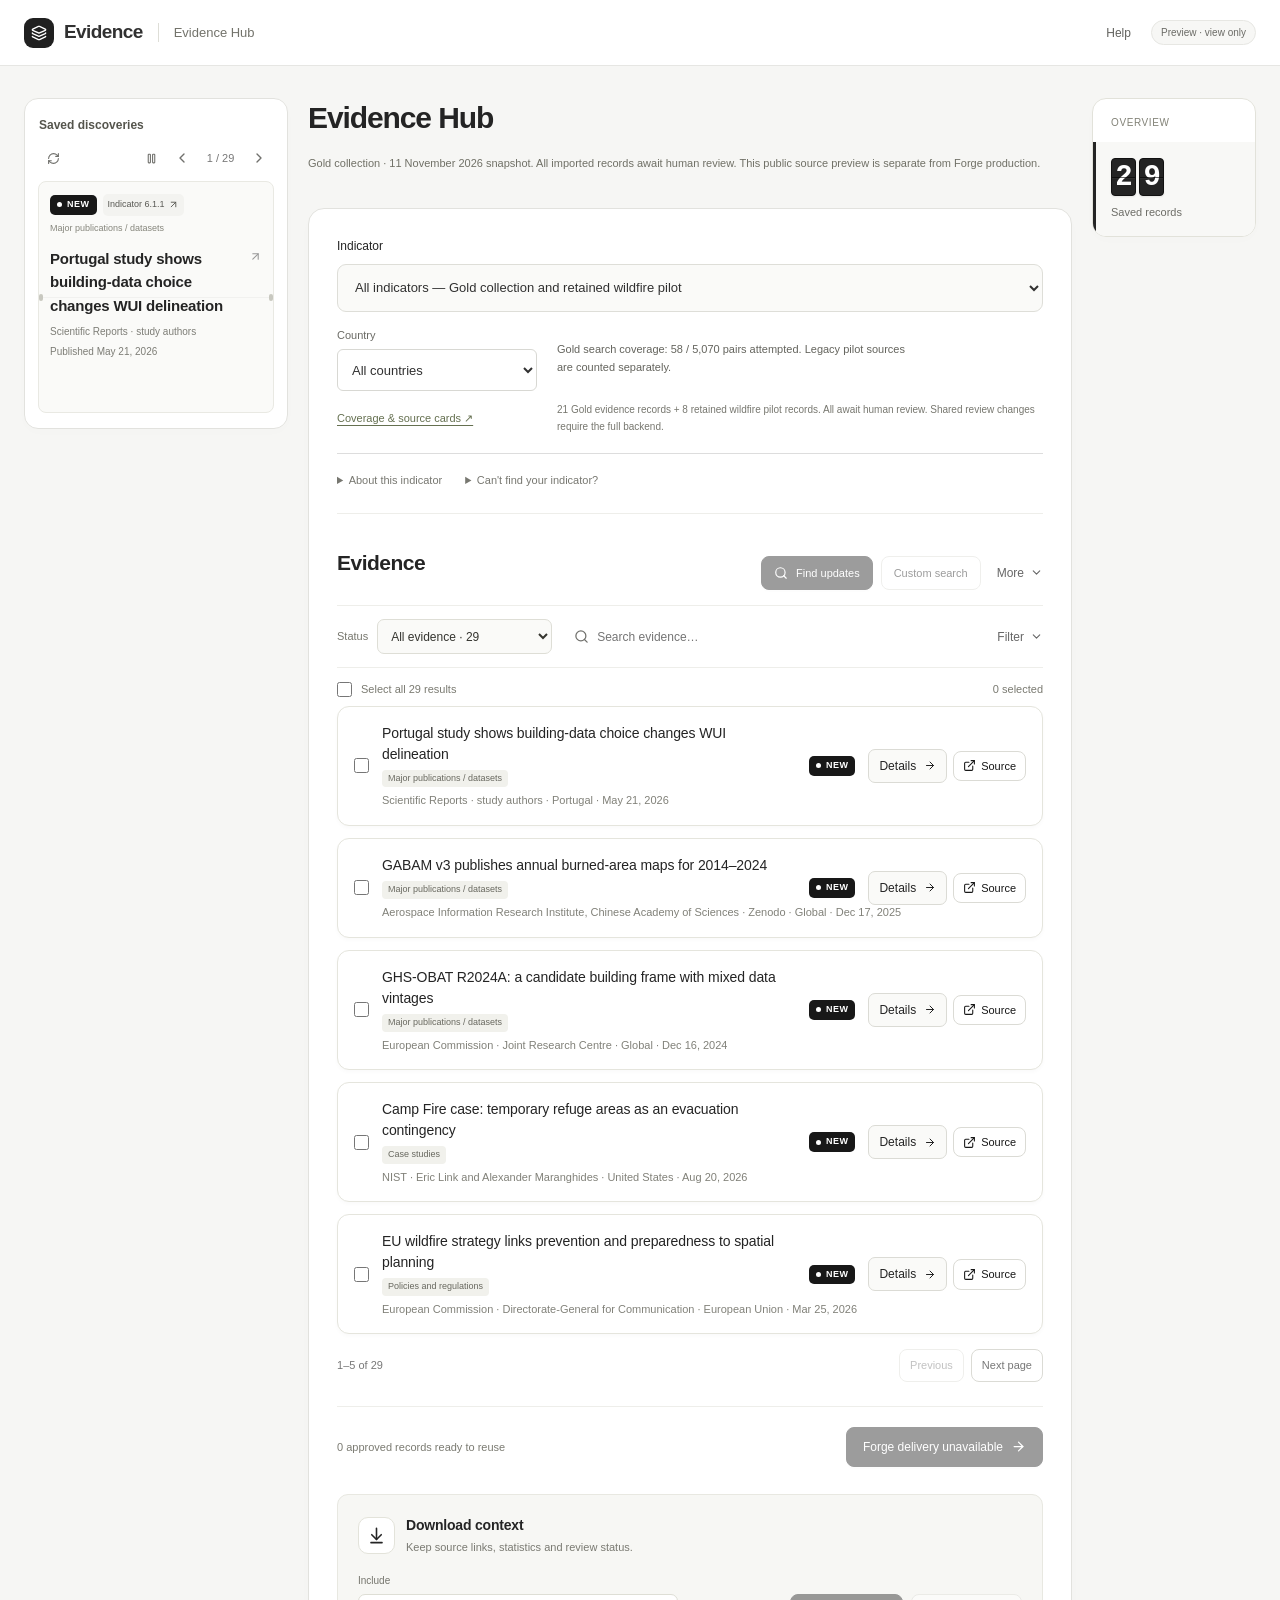
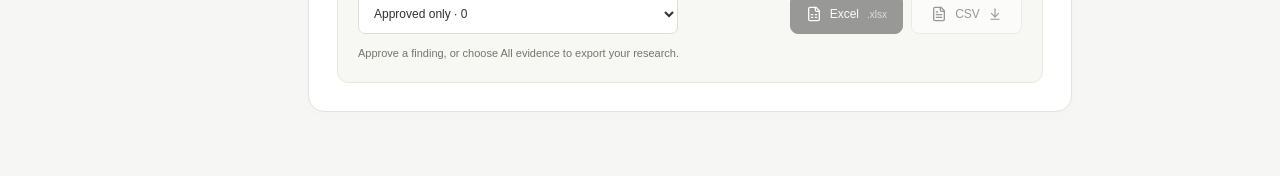
==== commit e81f10f2: "Remove review inventory tabs from the read-only evidence preview Keep Saved records, filters and sou" ====
--- a/index.html
+++ b/index.html
@@ -1,4 +1,4 @@
 <!doctype html>
-<html lang="en"><head><meta charset="UTF-8"/><meta name="viewport" content="width=device-width, initial-scale=1.0"/><meta name="description" content="Research, verify and reuse evidence for Forge indicators."/><meta name="theme-color" content="#181818"/><title>Evidence Hub · Gold Preview</title><link rel="icon" href="data:image/svg+xml,%3Csvg xmlns='http://www.w3.org/2000/svg' viewBox='0 0 32 32'%3E%3Crect width='32' height='32' rx='8' fill='%23181818'/%3E%3Cpath d='M9 8h15v4H13v4h9v4h-9v6H9z' fill='%23fff'/%3E%3C/svg%3E"/>  <script type="module" crossorigin src="./assets/evidence-hub-bd82e862b871.js"></script>
+<html lang="en"><head><meta charset="UTF-8"/><meta name="viewport" content="width=device-width, initial-scale=1.0"/><meta name="description" content="Research, verify and reuse evidence for Forge indicators."/><meta name="theme-color" content="#181818"/><title>Evidence Hub · Gold Preview</title><link rel="icon" href="data:image/svg+xml,%3Csvg xmlns='http://www.w3.org/2000/svg' viewBox='0 0 32 32'%3E%3Crect width='32' height='32' rx='8' fill='%23181818'/%3E%3Cpath d='M9 8h15v4H13v4h9v4h-9v6H9z' fill='%23fff'/%3E%3C/svg%3E"/>  <script type="module" crossorigin src="./assets/evidence-hub-5e4f0ef40d1f.js"></script>
   <link rel="stylesheet" crossorigin href="./assets/index-D4FPPaXm.css">
 <script type="module" src="./hub-enhancements-e11912afd0b3.js"></script><link rel="stylesheet" href="./hub-enhancements.css"></head><body><div id="root"></div></body></html>
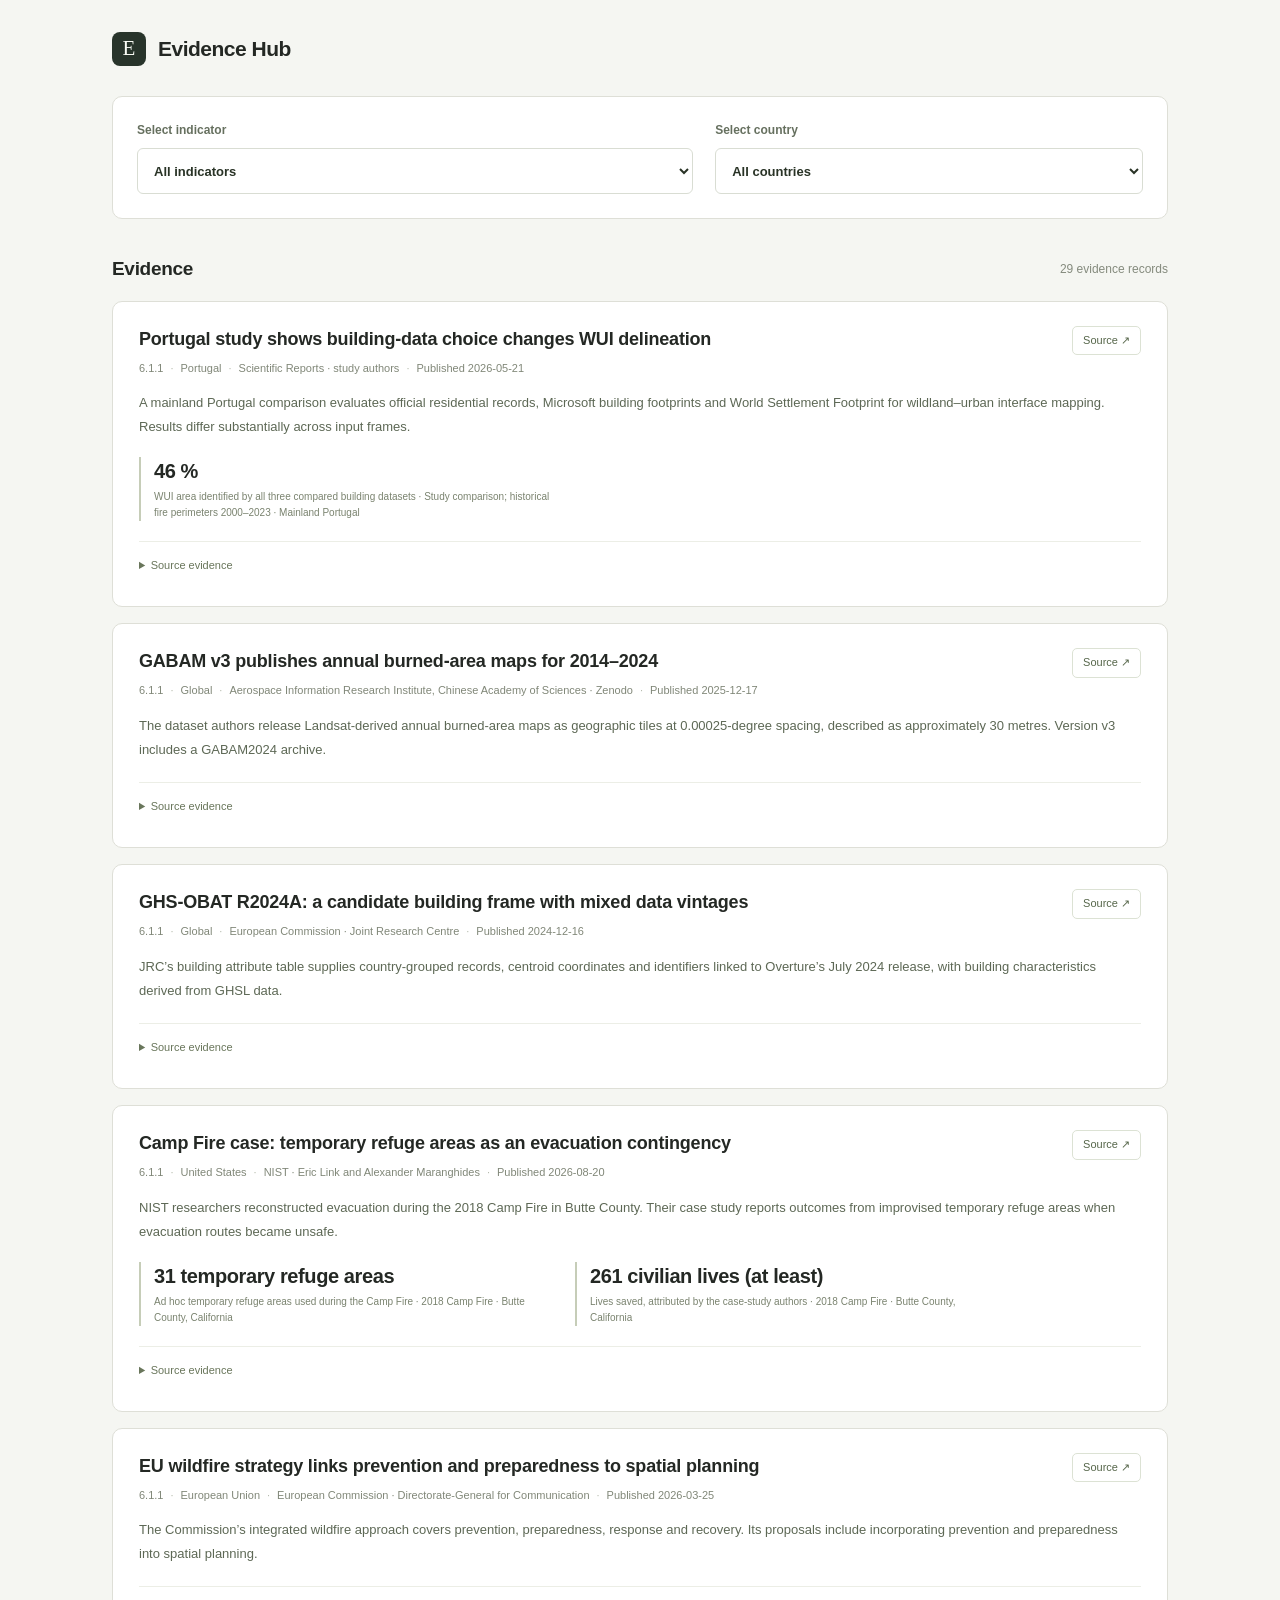
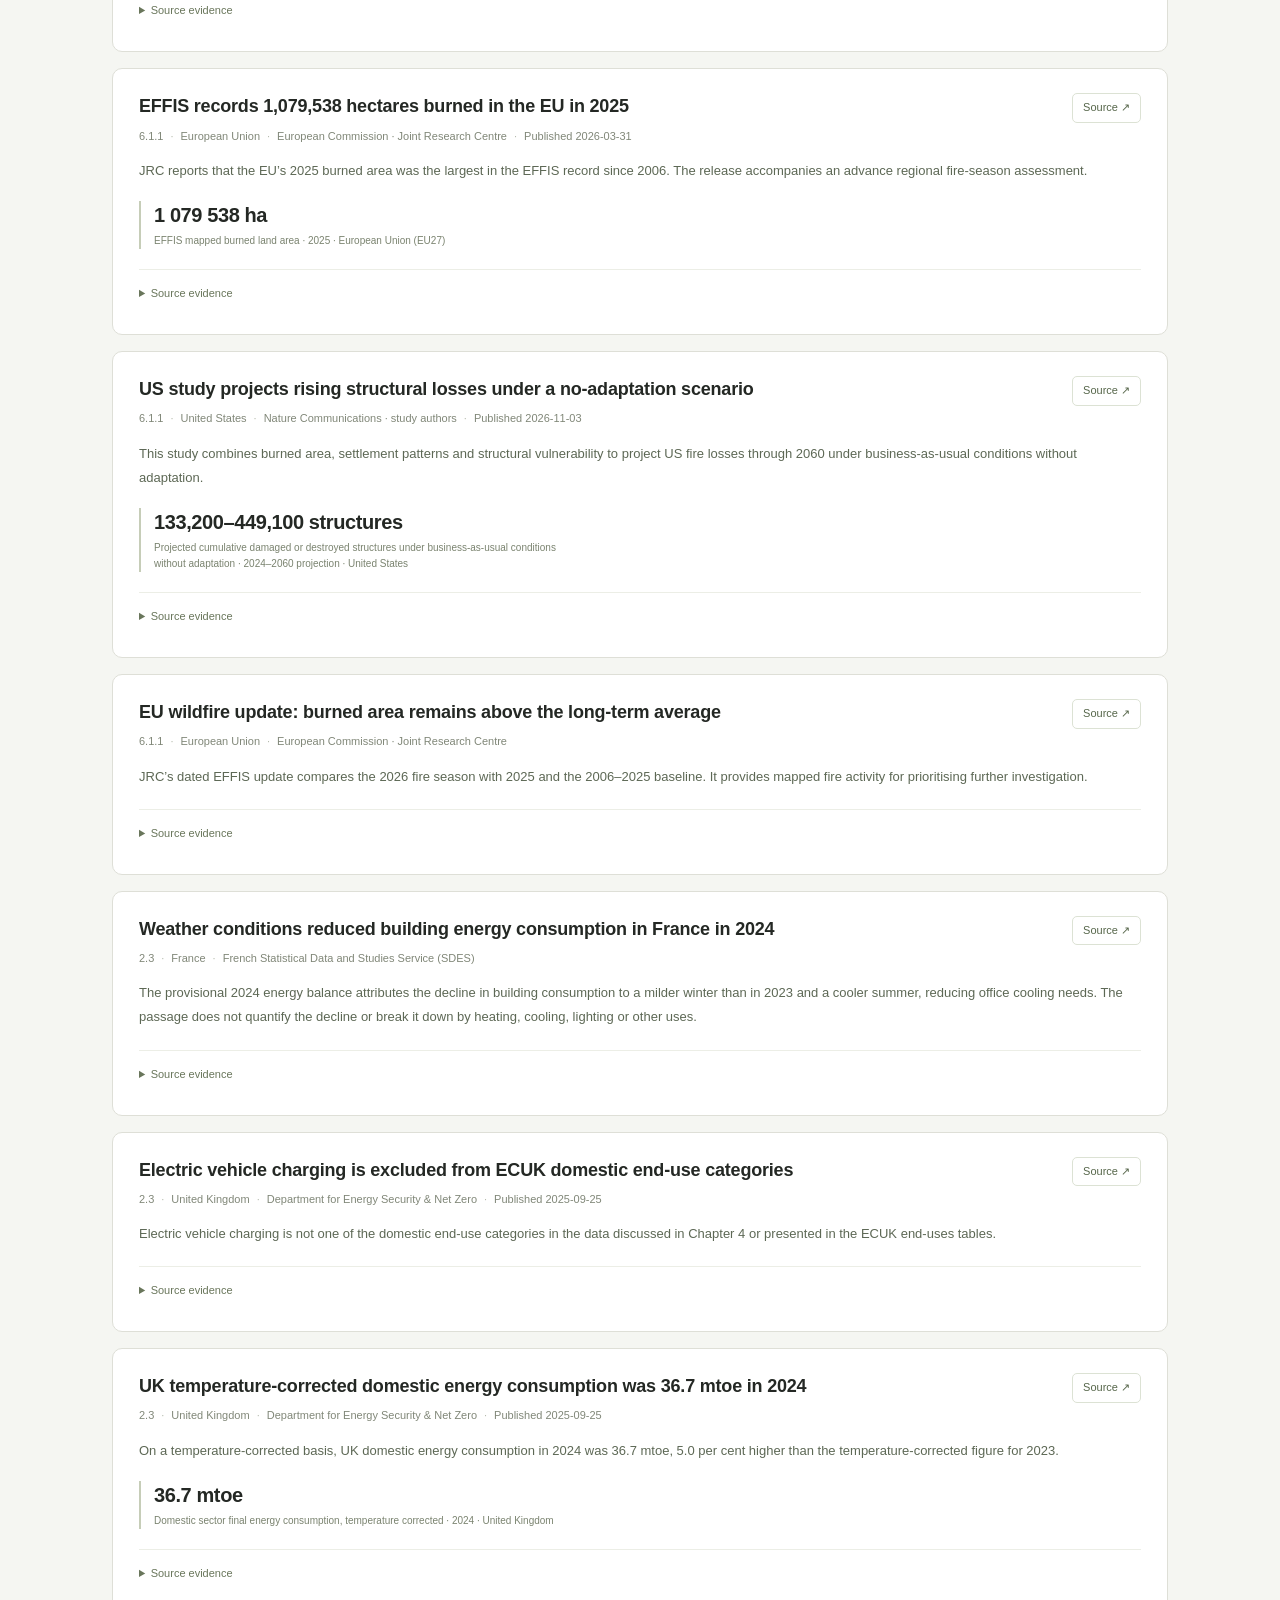
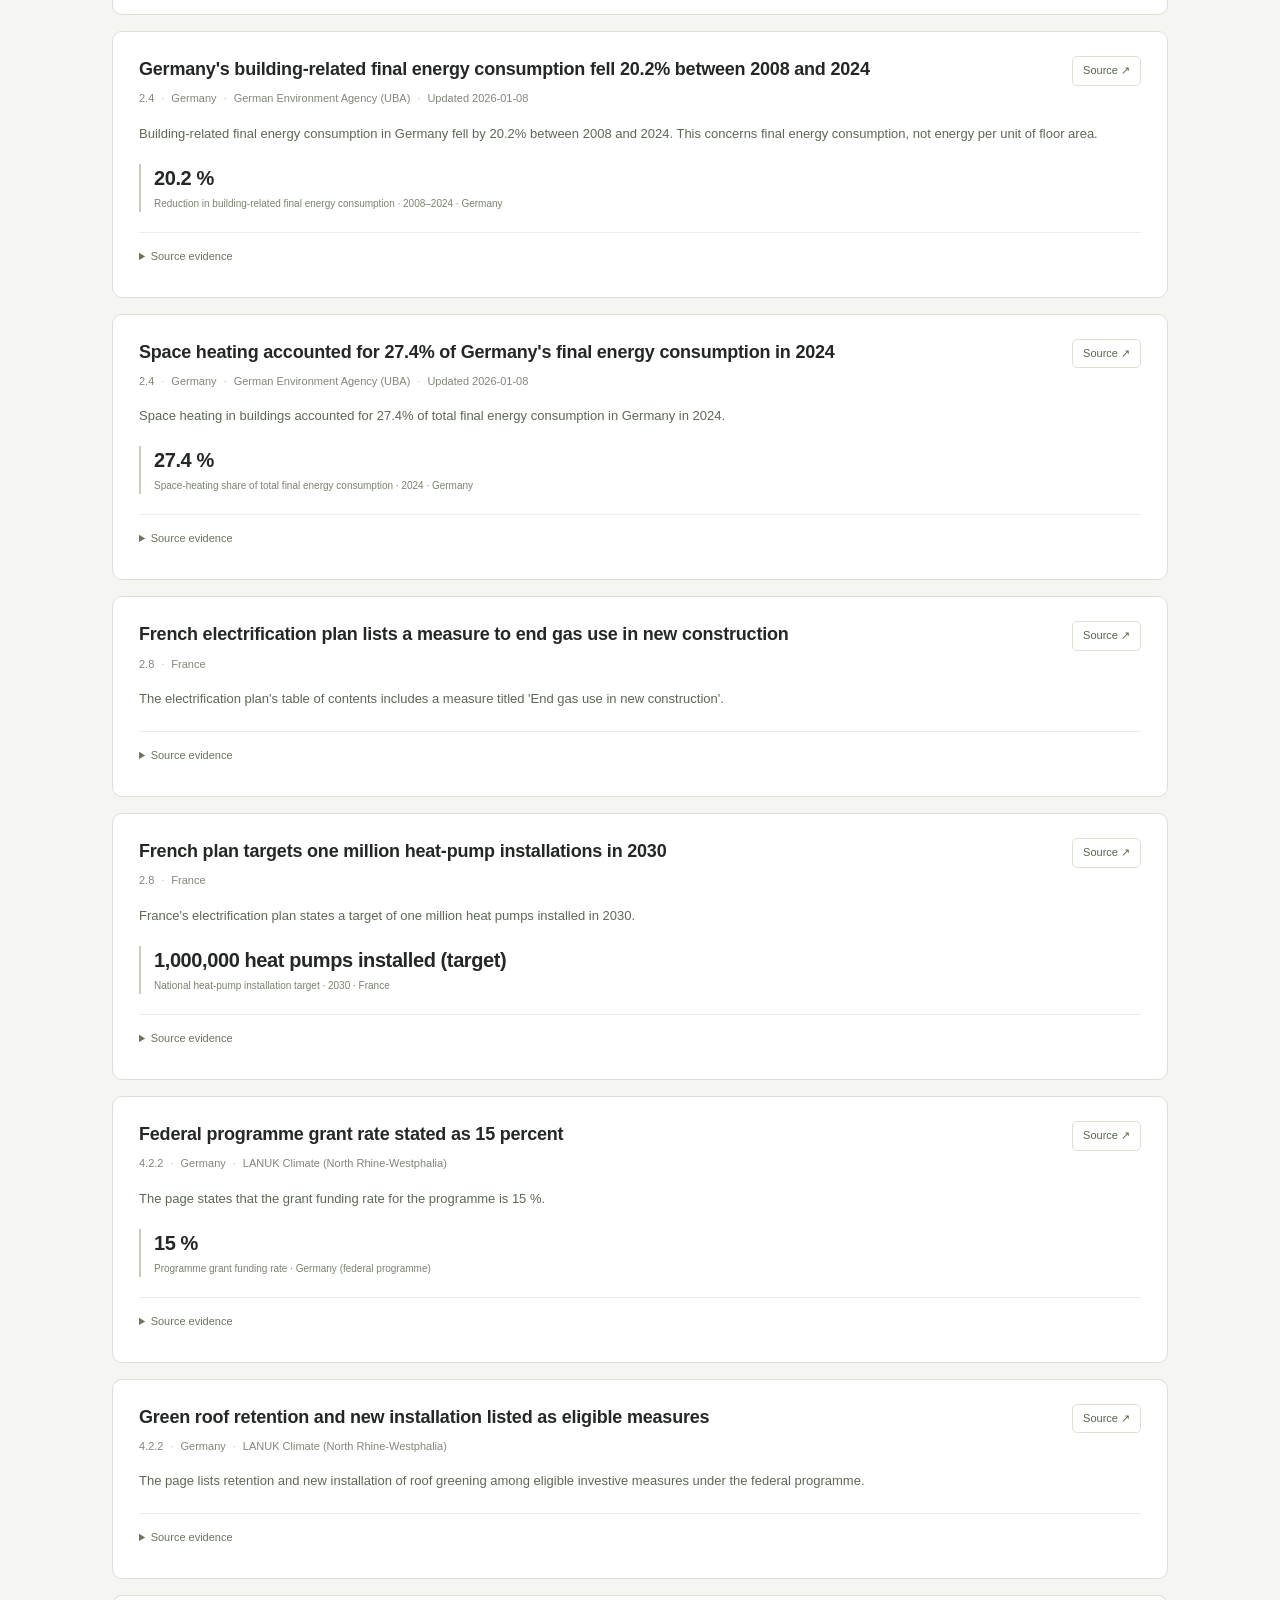
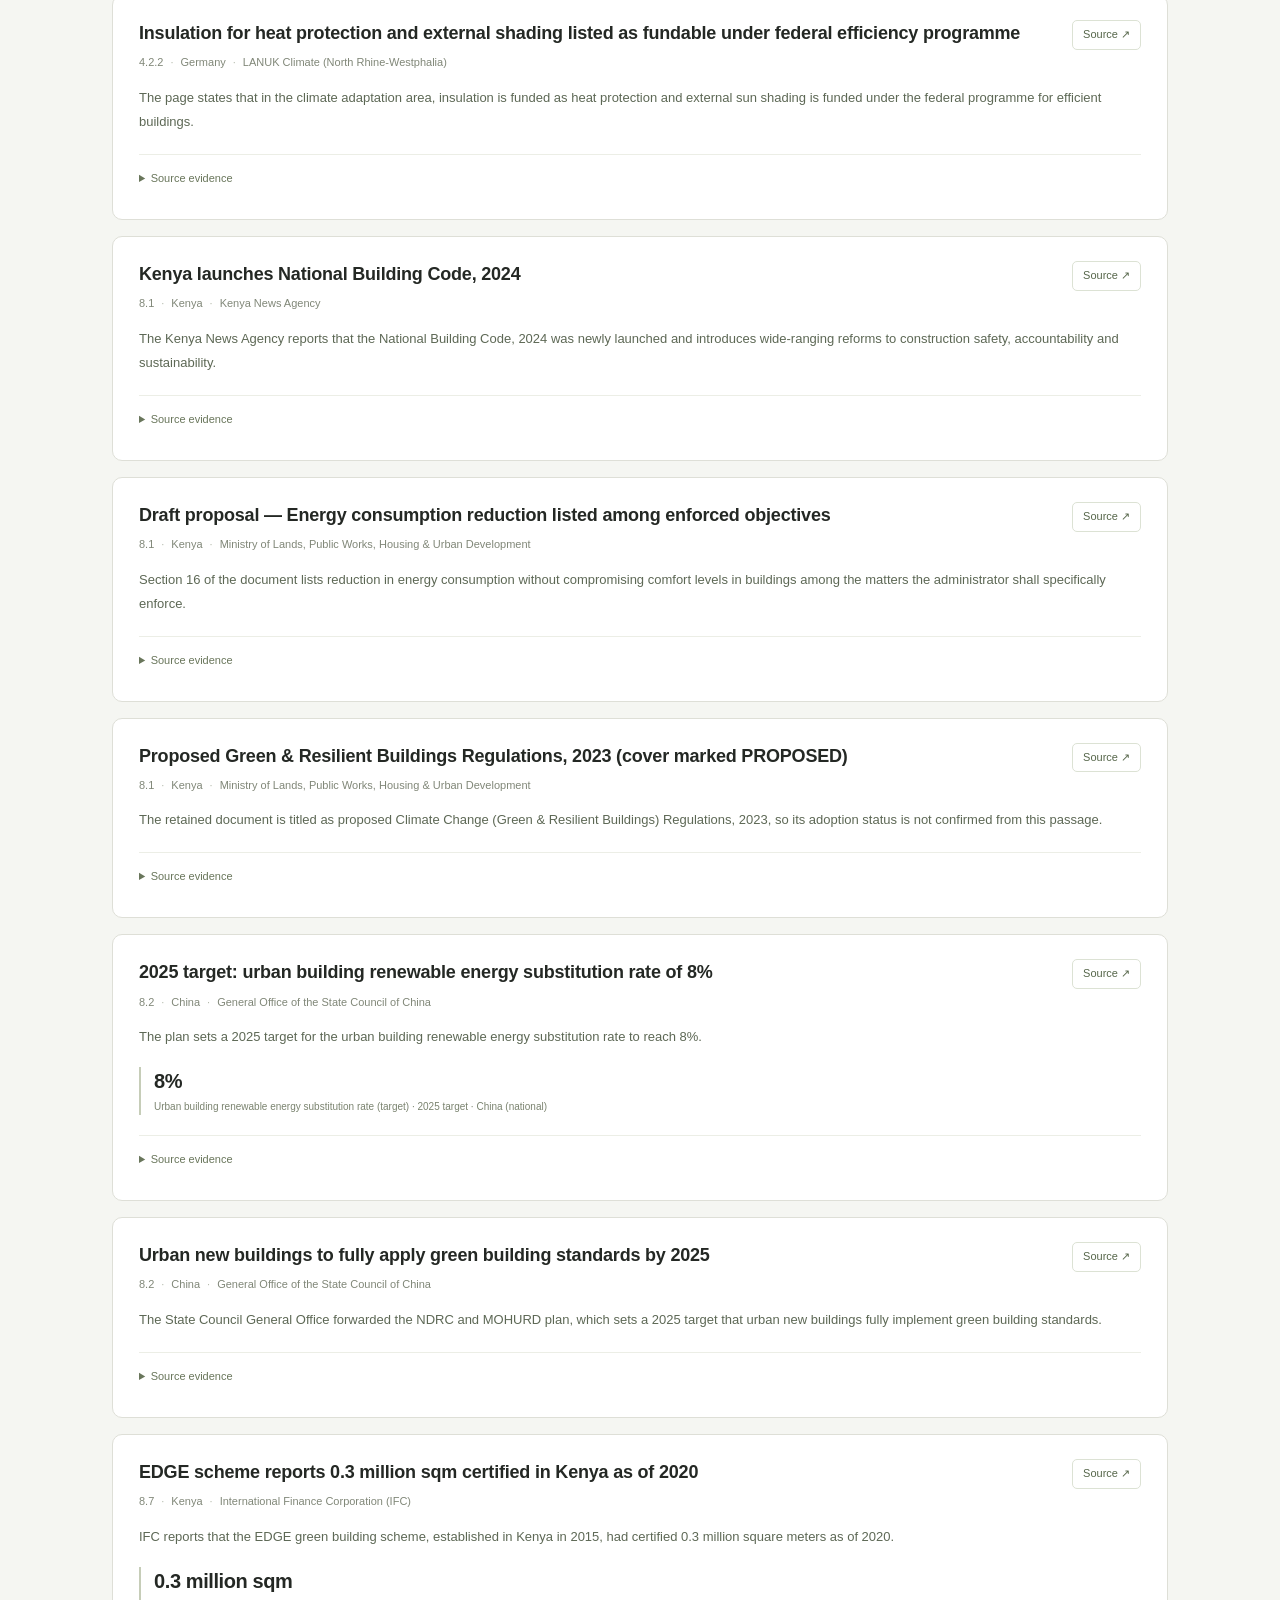
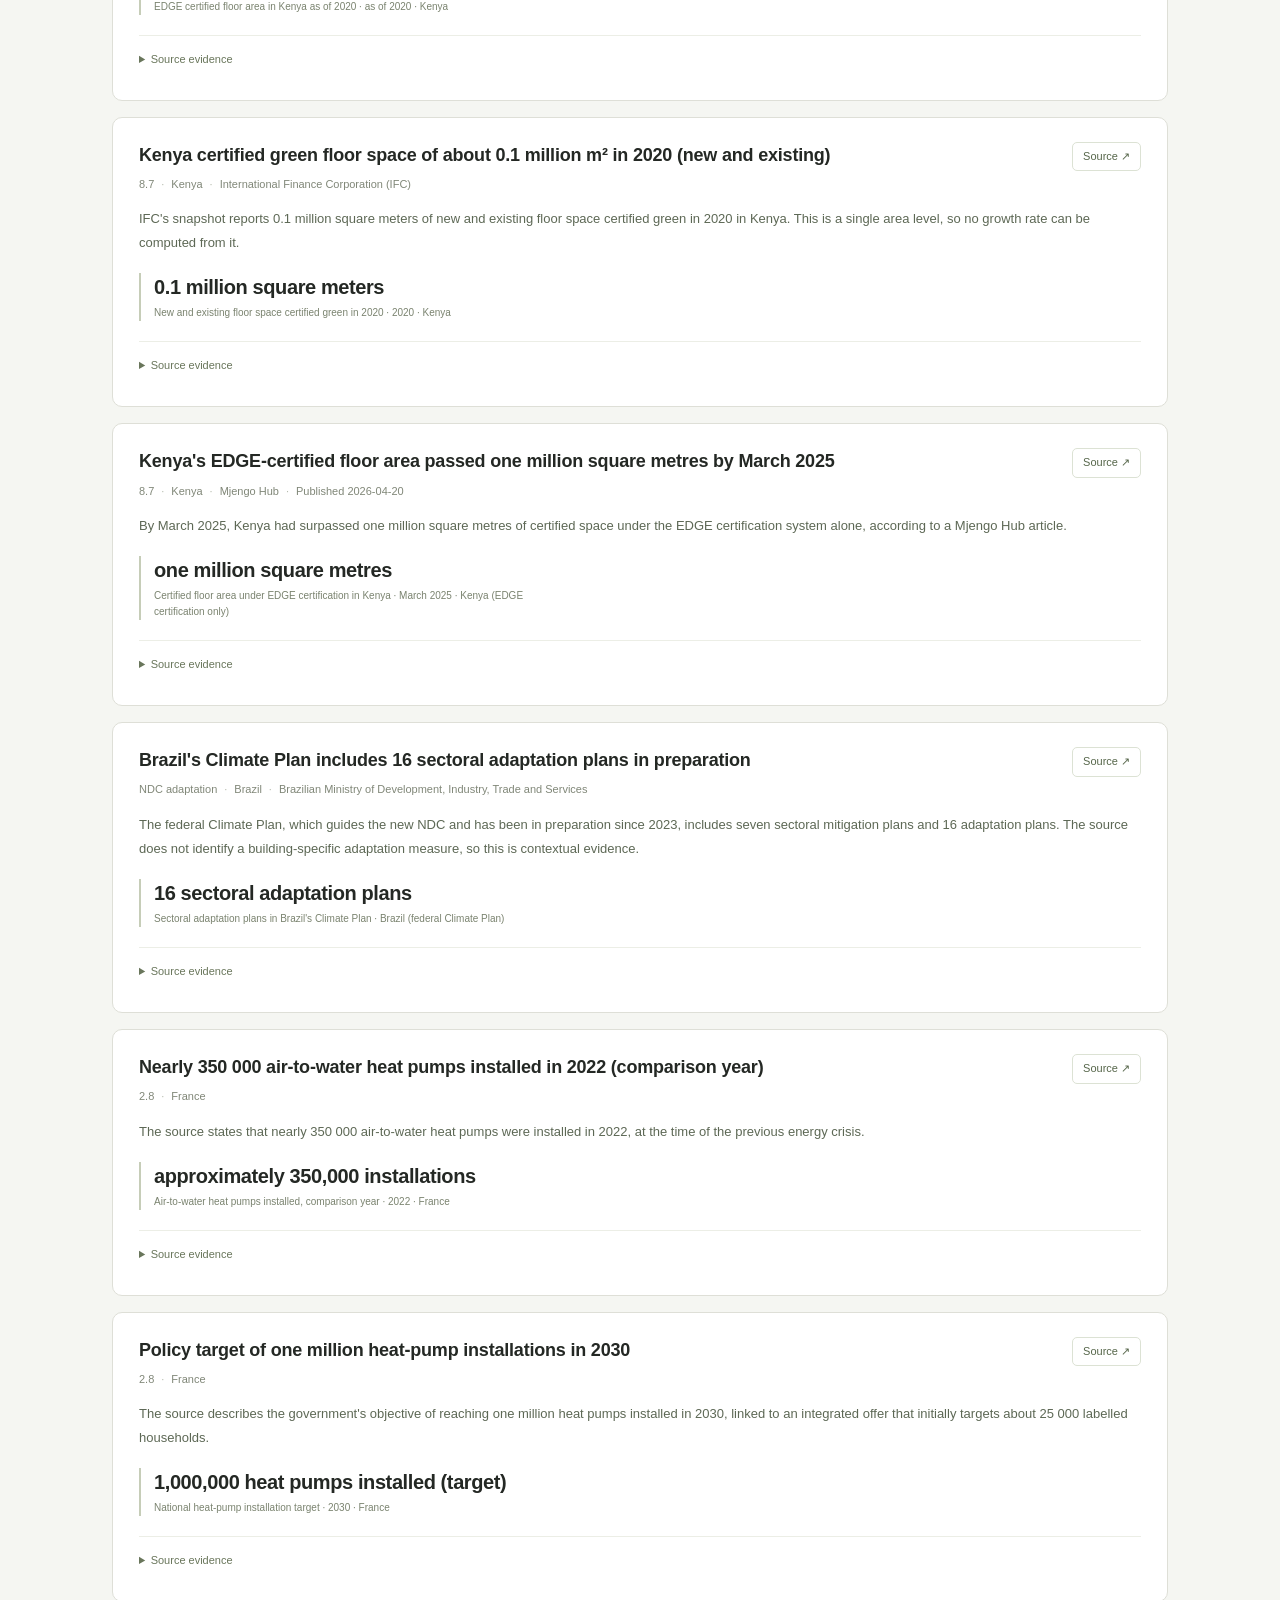
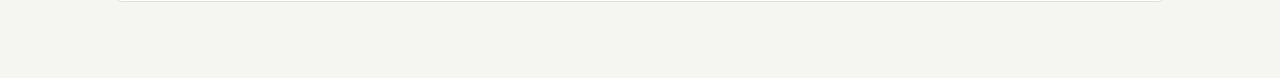
==== commit f641385f: "Simplify Evidence Hub to indicator, country and evidence Replace the workflow interface with a read-" ====
--- a/index.html
+++ b/index.html
@@ -1,4 +1,21 @@
 <!doctype html>
-<html lang="en"><head><meta charset="UTF-8"/><meta name="viewport" content="width=device-width, initial-scale=1.0"/><meta name="description" content="Research, verify and reuse evidence for Forge indicators."/><meta name="theme-color" content="#181818"/><title>Evidence Hub · Gold Preview</title><link rel="icon" href="data:image/svg+xml,%3Csvg xmlns='http://www.w3.org/2000/svg' viewBox='0 0 32 32'%3E%3Crect width='32' height='32' rx='8' fill='%23181818'/%3E%3Cpath d='M9 8h15v4H13v4h9v4h-9v6H9z' fill='%23fff'/%3E%3C/svg%3E"/>  <script type="module" crossorigin src="./assets/evidence-hub-5e4f0ef40d1f.js"></script>
-  <link rel="stylesheet" crossorigin href="./assets/index-D4FPPaXm.css">
-<script type="module" src="./hub-enhancements-e11912afd0b3.js"></script><link rel="stylesheet" href="./hub-enhancements.css"></head><body><div id="root"></div></body></html>
+<html lang="en">
+<head>
+<meta charset="utf-8"><meta name="viewport" content="width=device-width,initial-scale=1">
+<meta name="description" content="Browse building-sector source evidence by indicator and country.">
+<title>Evidence Hub</title>
+<link rel="stylesheet" href="./assets/evidence-browser-d1c55930cf2b.css">
+<script type="module" src="./assets/evidence-browser-45f7999d6b5e.js"></script>
+</head>
+<body>
+<main>
+<header><span class="mark" aria-hidden="true">E</span><h1>Evidence Hub</h1></header>
+<section class="selectors" aria-label="Evidence selection">
+<label for="indicator">Select indicator<select id="indicator"><option value="gold-all">All indicators</option></select></label>
+<label for="country">Select country<select id="country"><option value="all">All countries</option></select></label>
+</section>
+<section aria-labelledby="evidence-heading"><div class="section-heading"><h2 id="evidence-heading">Evidence</h2><span id="result-count" role="status"></span></div><div id="evidence-list"><p class="empty">Loading evidence…</p></div></section>
+</main>
+<noscript>This page needs JavaScript to select an indicator and country.</noscript>
+</body>
+</html>
--- a/assets/evidence-browser-d1c55930cf2b.css
+++ b/assets/evidence-browser-d1c55930cf2b.css
@@ -0,0 +1 @@
+:root{font-family:Inter,-apple-system,BlinkMacSystemFont,"Segoe UI",sans-serif;color:#242824;background:#f5f6f2;font-synthesis:none}*{box-sizing:border-box}body{margin:0;font-size:14px;line-height:1.6}main{max-width:1120px;margin:0 auto;padding:32px 32px 60px}header{display:flex;align-items:center;gap:12px;padding-bottom:30px}.mark{display:grid;place-items:center;width:34px;height:34px;background:#28342b;color:#fafcf6;border-radius:8px;font-family:Georgia,serif;font-size:21px}h1{font-size:21px;letter-spacing:-.5px;font-weight:600;margin:0}.selectors{display:grid;grid-template-columns:1.3fr 1fr;gap:22px;padding:24px;background:white;border:1px solid #dedfd7;border-radius:10px;margin-bottom:35px}label{display:flex;flex-direction:column;gap:8px;font-size:12px;font-weight:550;color:#66705f}select{width:100%;min-width:0;border:1px solid #d9ddd3;border-radius:6px;background:white;color:#293326;padding:12px;font:inherit;font-size:13px;min-height:46px}select:focus-visible,a:focus-visible,summary:focus-visible{outline:3px solid #b5a369;outline-offset:3px}.section-heading{display:flex;justify-content:space-between;gap:16px;align-items:center;margin-bottom:16px}.section-heading h2{font-size:19px;font-weight:600;letter-spacing:-.3px;margin:0}.section-heading span{font-size:12px;color:#858b7e}.evidence-card{background:#fff;border:1px solid #dedfd7;border-radius:10px;padding:24px 26px;margin-bottom:16px}.card-heading{display:flex;justify-content:space-between;gap:24px;align-items:flex-start}.card-heading h3{font-size:18px;line-height:1.45;font-weight:600;margin:0 0 8px;letter-spacing:-.2px}.source-link{flex-shrink:0;color:#57674b;text-decoration:none;border:1px solid #dce2d4;border-radius:5px;padding:5px 10px;font-size:11px;white-space:nowrap}.source-link:hover{background:#f2f5ec}.metadata{color:#808778;font-size:11px;display:flex;gap:7px;flex-wrap:wrap;margin:0 0 14px}.summary{font-size:13px;color:#5d6855;margin:0;line-height:1.85}.figures{display:flex;flex-wrap:wrap;gap:16px;margin:18px 0 0}.figure{border-left:2px solid #c6cdb8;padding-left:13px;max-width:420px}.figure strong{display:block;font-size:20px;font-weight:550;letter-spacing:-.4px;line-height:1.4}.figure span{display:block;color:#7a836f;font-size:10px;margin-top:4px}details{border-top:1px solid #eceee6;margin-top:20px;padding-top:12px;color:#6c775f;font-size:12px}summary{cursor:pointer;display:list-item;font-size:11px;color:#69765b;min-height:28px;padding-top:3px}blockquote{background:#f5f7ef;border-left:2px solid #bac5a7;margin:14px 0;padding:12px 16px;color:#627053;font-size:12px;line-height:1.85;white-space:pre-line}.source-notes{margin:14px 0 0;padding-left:18px;font-size:11px;color:#7b846f;line-height:1.8}.locator{font-size:10px;color:#929986;overflow-wrap:anywhere}.empty{padding:40px 24px;border:1px dashed #ccd4c0;border-radius:8px;color:#7b866e;background:#fafbf7;text-align:center;font-size:13px}.meta-dot{color:#b6bcae}@media(max-width:650px){main{padding:22px 18px 40px}header{padding-bottom:22px}.selectors{grid-template-columns:1fr;gap:16px;padding:18px;margin-bottom:27px}.evidence-card{padding:20px 18px}.card-heading{gap:12px}.card-heading h3{font-size:17px}.source-link{padding:5px 8px}.metadata{font-size:10px}.summary{font-size:12px}}
